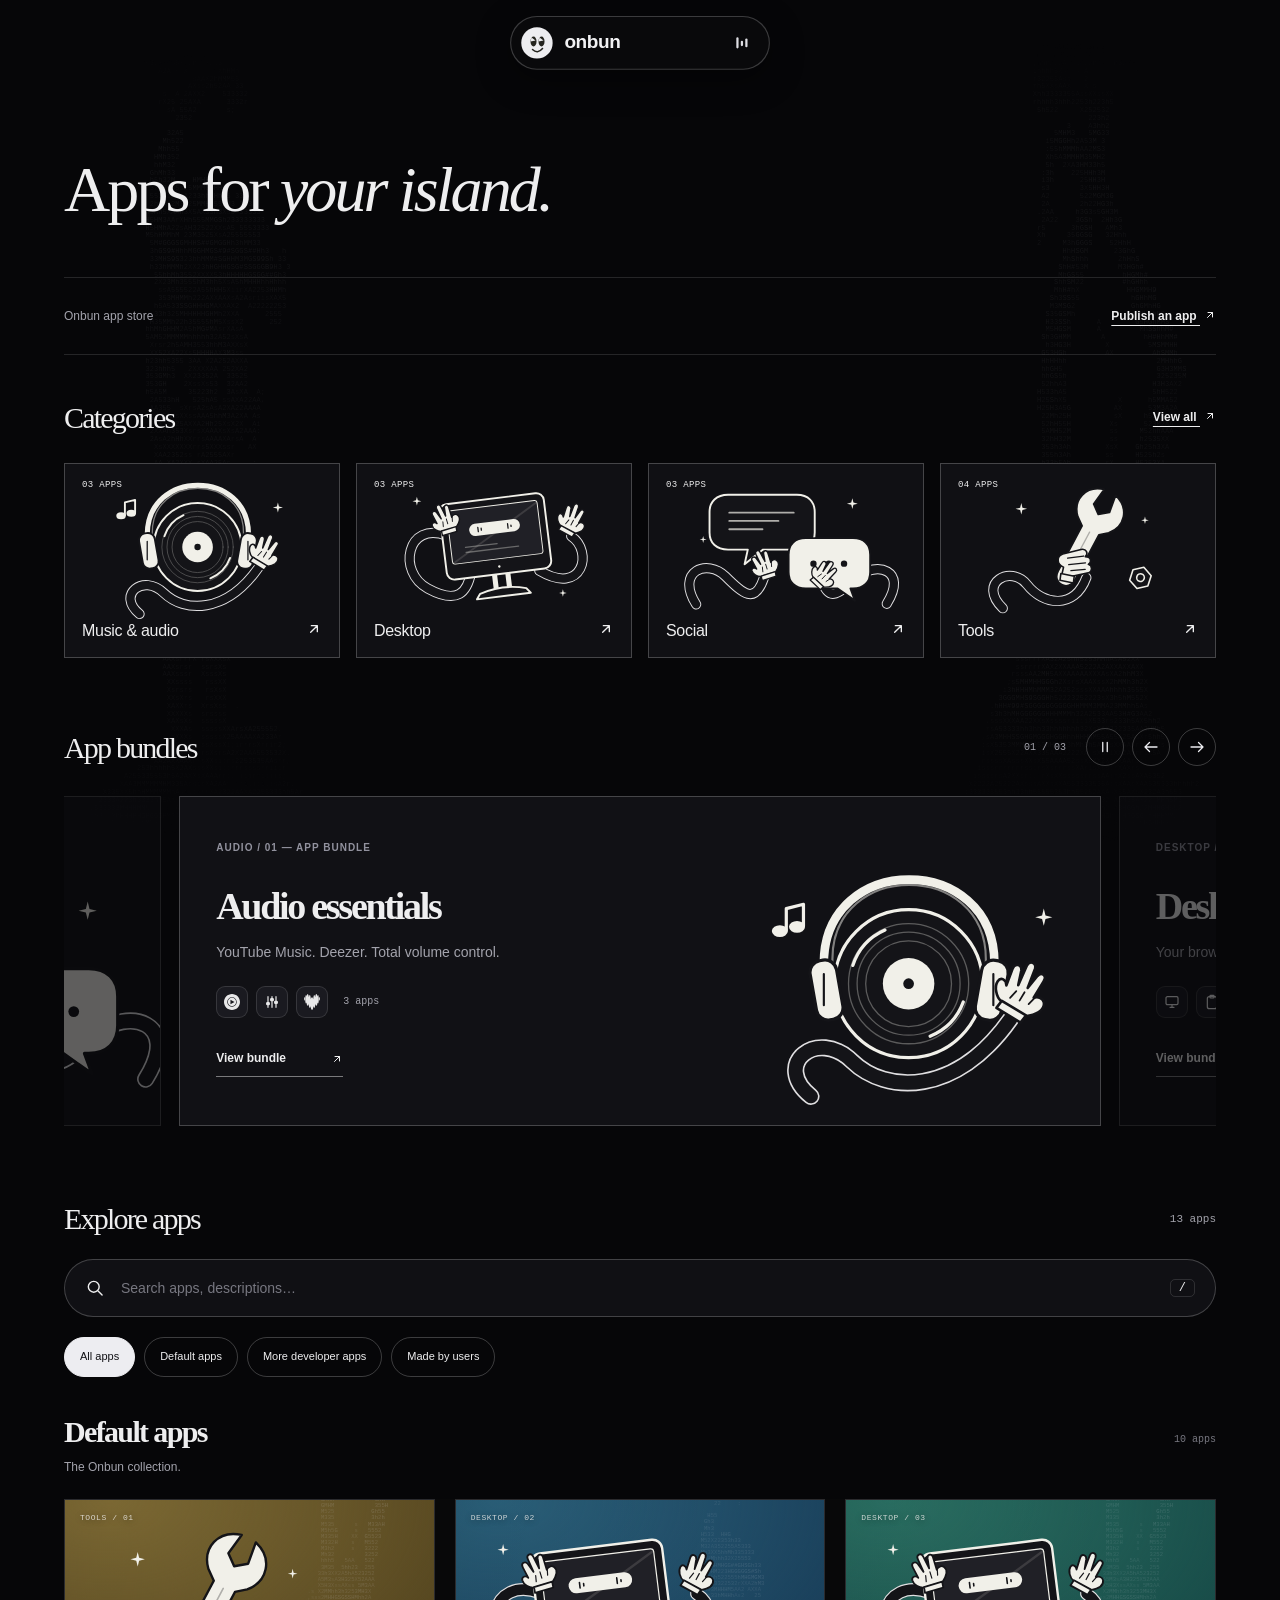
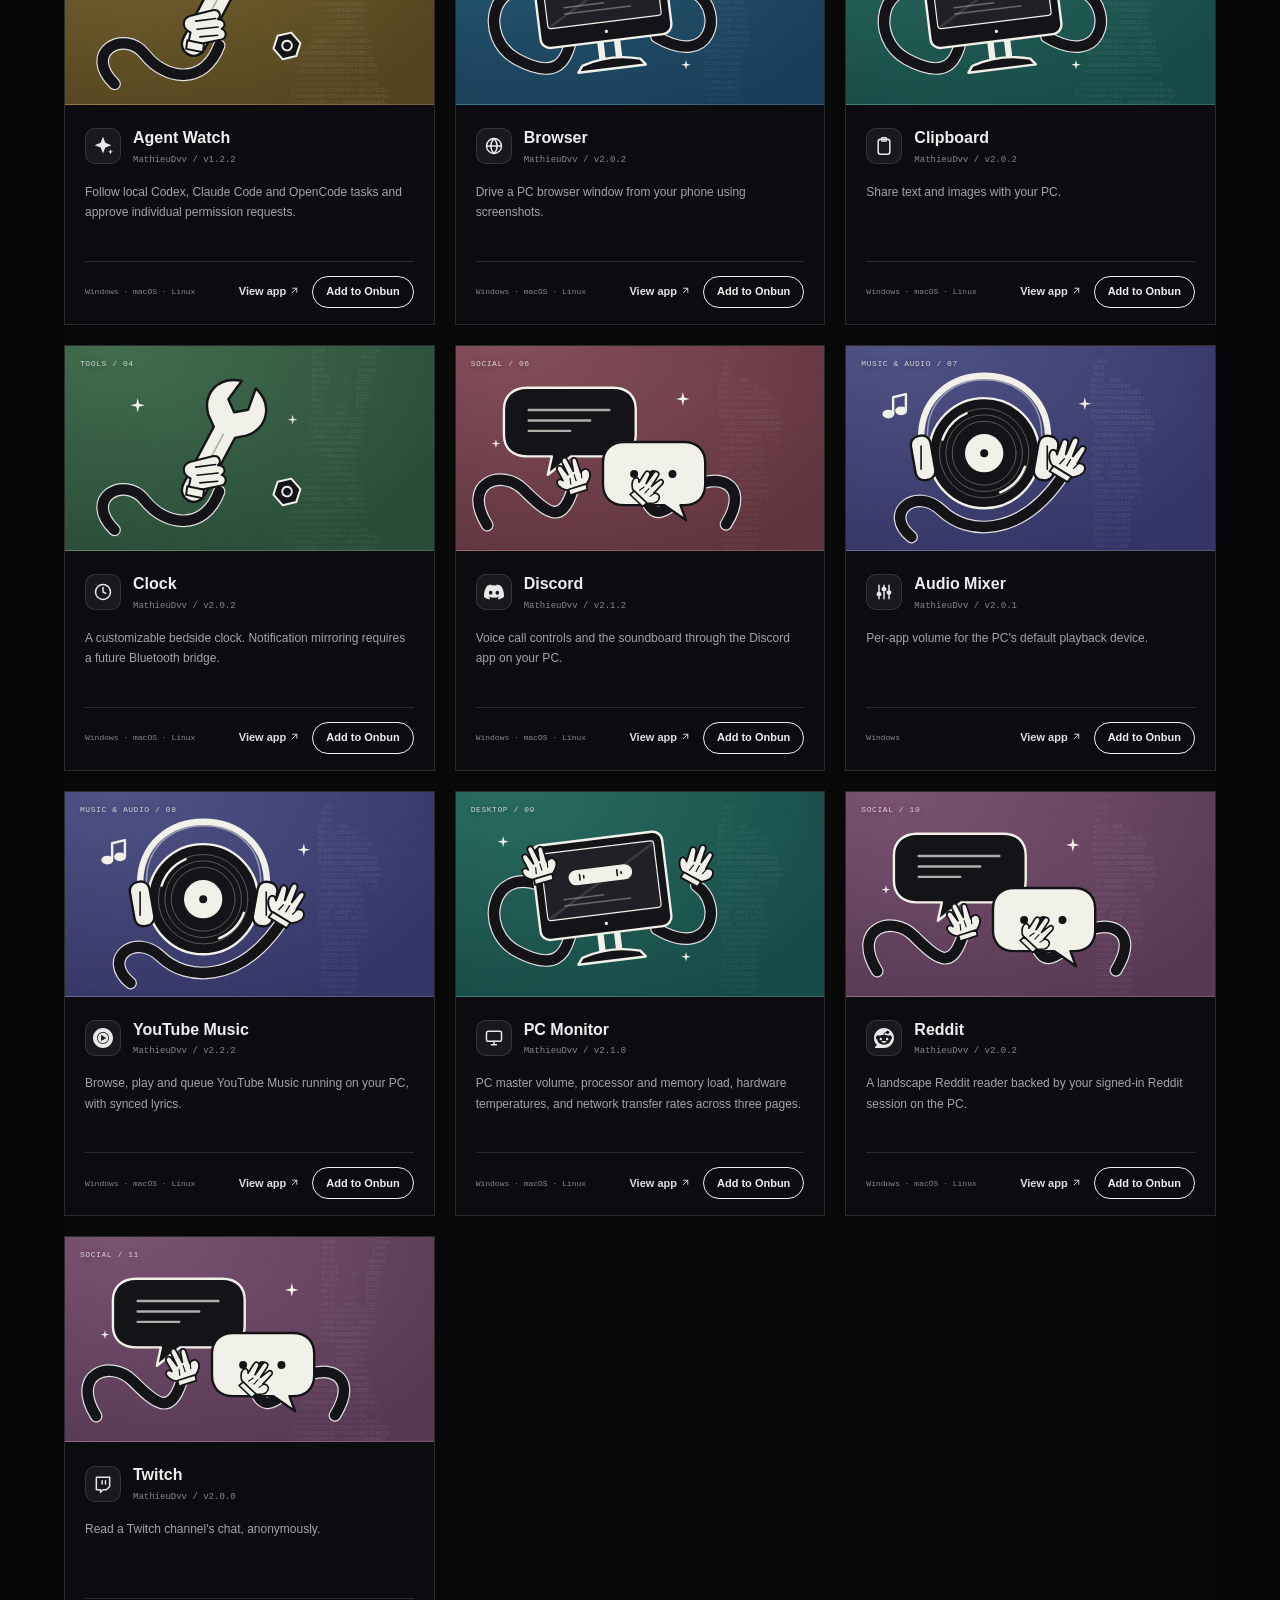
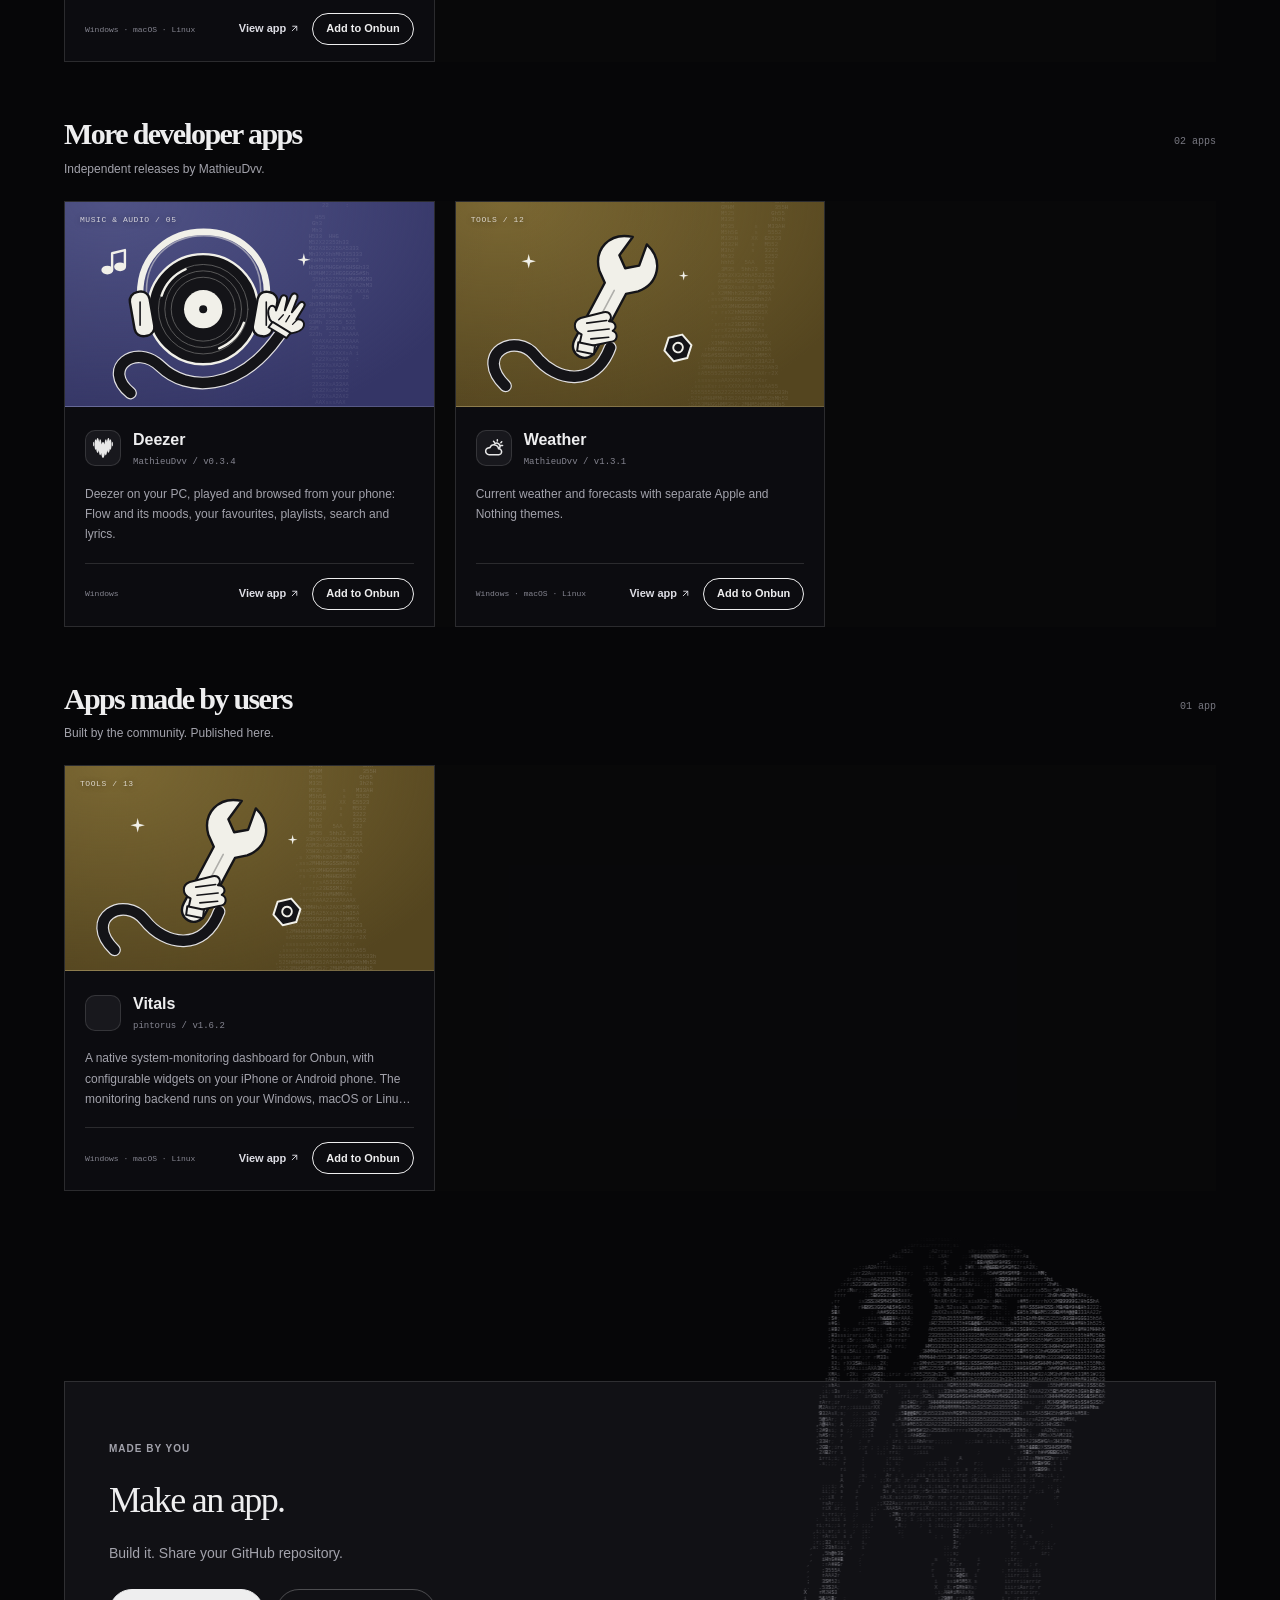
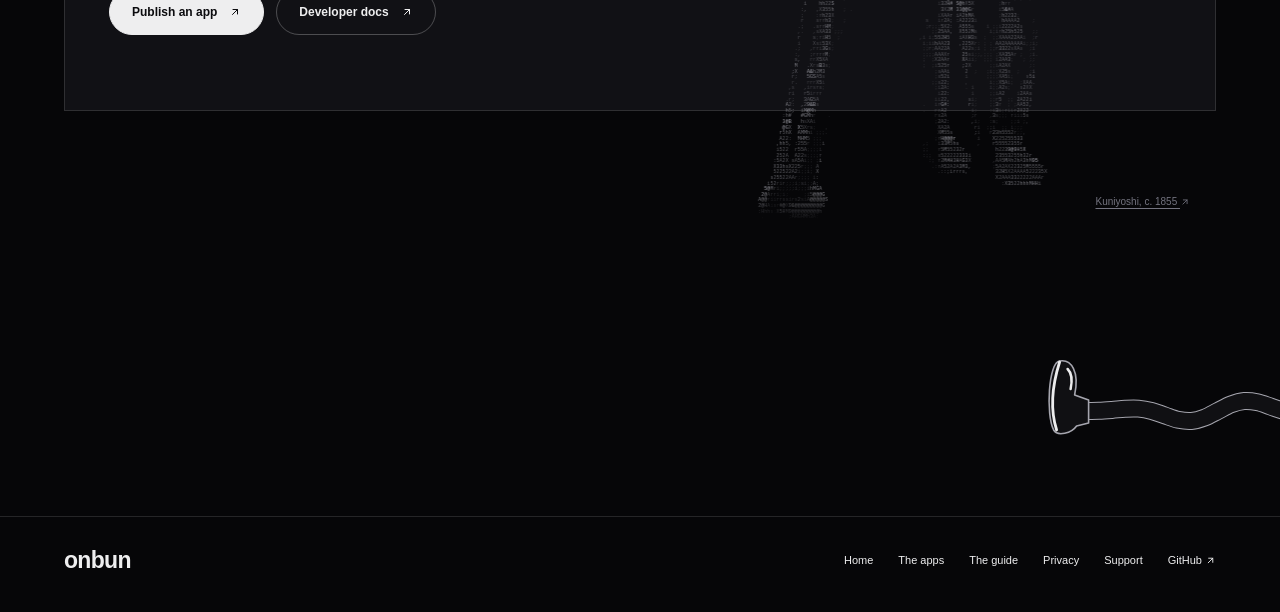
==== docs/apps.html @ 0072a9d3 "Update website" ====
<!doctype html>
<html lang="en">
<head>
<meta charset="utf-8">
<meta name="viewport" content="width=device-width,initial-scale=1">
<title>App store — Onbun</title>
<meta name="description" content="Find your next Onbun app. Explore the default apps, more from the developer, and apps made by the community.">
<link rel="canonical" href="https://onbun.app/apps">
<meta property="og:type" content="website">
<meta property="og:site_name" content="Onbun">
<meta property="og:title" content="App store — Onbun">
<meta property="og:description" content="Find your next Onbun app. Explore the default apps, more from the developer, and apps made by the community.">
<meta property="og:url" content="https://onbun.app/apps">
<meta property="og:image" content="https://onbun.app/assets/onbun-social.png">
<meta property="og:image:type" content="image/png">
<meta property="og:image:width" content="1731">
<meta property="og:image:height" content="909">
<meta property="og:image:alt" content="Onbun island. Your desktop does the heavy lifting. Your phone calls the shots.">
<meta name="twitter:card" content="summary_large_image">
<meta name="twitter:title" content="App store — Onbun">
<meta name="twitter:description" content="Find your next Onbun app. Explore the default apps, more from the developer, and apps made by the community.">
<meta name="twitter:image" content="https://onbun.app/assets/onbun-social.png">
<meta name="twitter:image:alt" content="Onbun island. Your desktop does the heavy lifting. Your phone calls the shots.">
<meta name="theme-color" content="#060608">
<link rel="icon" href="assets/favicon.svg" type="image/svg+xml">
<link rel="stylesheet" href="assets/site.css?v=mwidhfhm">
<link rel="stylesheet" href="assets/store.css?v=mwidhfhm">
<link rel="stylesheet" href="assets/night.css?v=mwidhfhm">
</head>
<body data-page="apps">
<a class="skip-link" href="#catalog">Skip to content</a>
<header class="store-head">
  <div class="page store-head-copy">
    
    <div class="store-heading"><div><h1>Apps for <em>your island.</em></h1></div></div>
  </div>
  
  <div class="page store-head-foot">
    <div class="store-intro"><span>Onbun app store</span><button class="text-button" type="button" data-publish>Publish an app <i class="ic ic-out" aria-hidden="true"></i></button></div>
  </div>
</header>
<main class="page store-page">

  <section class="category-section" aria-label="App categories"><div class="feature-head"><h2>Categories</h2><button class="text-button" type="button" id="all-categories">View all <i class="ic ic-out" aria-hidden="true"></i></button></div><div class="category-strip" id="category-cards"></div></section>

  <section class="featured" aria-labelledby="featured-title" aria-roledescription="carousel">
    <div class="feature-head"><h2 id="featured-title">App bundles</h2><div class="carousel-controls"><span id="slide-count" aria-live="off"></span><button type="button" id="toggle-bundles" aria-label="Pause automatic scrolling" aria-pressed="false"><svg class="icon" viewBox="0 0 24 24" aria-hidden="true"><path d="M9 6v12M15 6v12"/></svg></button><button type="button" id="previous-bundle" aria-label="Previous bundle" aria-controls="bundle-stage"><svg class="icon" viewBox="0 0 24 24" aria-hidden="true"><path d="m10 6-6 6 6 6M4 12h16"/></svg></button><button type="button" id="next-bundle" aria-label="Next bundle" aria-controls="bundle-stage"><svg class="icon" viewBox="0 0 24 24" aria-hidden="true"><path d="m14 6 6 6-6 6M4 12h16"/></svg></button></div></div>
    <div class="bundle-stage" id="bundle-stage"><p class="store-message" role="status">Loading collections…</p></div>
  </section>

  <section class="catalog" id="catalog" aria-label="Browse apps">
    <div class="browse-head"><h2>Explore apps</h2><span id="result-count" class="count" role="status" aria-live="polite"></span></div>
    <form class="search" role="search" id="search-form"><svg class="icon" viewBox="0 0 24 24" aria-hidden="true"><circle cx="10.5" cy="10.5" r="6.5"/><path d="m16 16 4.5 4.5"/></svg><label class="sr-only" for="app-search">Search apps</label><input id="app-search" type="search" placeholder="Search apps, descriptions…" autocomplete="off"><button id="clear-search" type="button" hidden>Clear</button><span class="search-hint" aria-hidden="true">/</span></form>
    <div class="browse-filters" role="group" aria-label="App collection"><button type="button" data-filter="all" aria-pressed="true">All apps</button><button type="button" data-filter="default" aria-pressed="false">Default apps</button><button type="button" data-filter="developer" aria-pressed="false">More developer apps</button><button type="button" data-filter="community" aria-pressed="false">Made by users</button></div>
    <div id="active-category" class="active-bundle" hidden><span></span><button type="button">Clear category ×</button></div>
    <div id="active-bundle" class="active-bundle" hidden><span></span><button type="button">Clear bundle ×</button></div>
    <p class="store-message" id="catalog-status" role="status">Loading apps…</p>
    <div id="app-sections"></div>
    <noscript><p>Enable JavaScript to search and browse the app store. The <a href="https://github.com/MathieuDvv/WinMore-releases">default app catalog is also on GitHub</a>.</p></noscript>
  </section>

  <section class="creator-callout"><canvas class="creator-print" data-yokai="print" aria-hidden="true"></canvas><div class="creator-copy"><span class="label">Made by you</span><h2>Make an app.</h2><p>Build it. Share your GitHub repository.</p><div class="buttons"><button class="btn primary" type="button" data-publish>Publish an app <i class="ic ic-out" aria-hidden="true"></i></button><a class="btn" href="/docs#build">Developer docs <i class="ic ic-out" aria-hidden="true"></i></a></div></div><a class="print-credit" href="https://commons.wikimedia.org/wiki/File:Kuniyoshi_Ashinagatenaga.jpg" target="_blank" rel="noopener noreferrer">Kuniyoshi, c. 1855 <i class="ic ic-out" aria-hidden="true"></i></a></section>
</main>
<div class="hose-separator reverse" data-hose="leg" aria-hidden="true"></div><footer class="site-foot"><a class="brand" href="/">onbun</a><nav aria-label="Footer"><a href="/">Home</a><a href="/apps" aria-current="page">The apps</a><a href="/docs">The guide</a><a href="/privacy">Privacy</a><a href="mailto:mathieu.davinha@icloud.com">Support</a><a href="https://github.com/MathieuDvv/WinMore-releases">GitHub <i class="ic ic-out" aria-hidden="true"></i></a></nav></footer>

<dialog id="app-dialog" class="store-dialog" aria-labelledby="app-dialog-title"><button class="dialog-close" type="button" data-close aria-label="Close app details"><svg class="icon" viewBox="0 0 24 24" aria-hidden="true"><path d="m6 6 12 12M18 6 6 18"/></svg></button><div id="app-detail"></div></dialog>
<dialog id="add-dialog" class="store-dialog add-dialog" aria-labelledby="add-dialog-title"><button class="dialog-close" type="button" data-close aria-label="Close"><svg class="icon" viewBox="0 0 24 24" aria-hidden="true"><path d="m6 6 12 12M18 6 6 18"/></svg></button><div id="add-detail"></div></dialog>
<dialog id="publish-dialog" class="store-dialog" aria-labelledby="publish-title"><button class="dialog-close" type="button" data-close aria-label="Close submission form"><svg class="icon" viewBox="0 0 24 24" aria-hidden="true"><path d="m6 6 12 12M18 6 6 18"/></svg></button><span class="label">Community submissions</span><h2 id="publish-title">Make room for your app.</h2><p>Have something to share? Send a GitHub link for the community catalog.</p><form id="publish-form"><label for="publish-name">App name</label><input id="publish-name" required maxlength="40" placeholder="Your app’s name"><label for="publish-repo">GitHub repository</label><input id="publish-repo" type="url" required maxlength="200" placeholder="https://github.com/you/your-app" aria-describedby="repo-help"><small id="repo-help">A public repository with your app, a README, and a release with its <a href="/docs#publish">.wmapp file</a>.</small><label for="publish-description">What does it do?</label><textarea id="publish-description" required maxlength="240" rows="3" placeholder="A little about your app…"></textarea><p class="submission-note">This opens a submission on GitHub. You’ll sign in and submit it there; it won’t appear in the store automatically.</p><button class="btn primary" type="submit">Continue on GitHub <i class="ic ic-out" aria-hidden="true"></i></button><p id="publish-status" role="status"></p></form></dialog>


<script src="assets/hose.js?v=mwidhfhm"></script>
<script src="assets/yokai-background.js?v=mwidhfhm"></script>
<script src="assets/island.js?v=mwidhfhm"></script>
<script src="assets/store.js?v=mwidhfhm"></script>
</body>
</html>
---- docs/assets/site.css ----
:root{color-scheme:light;--bg:#f6f1e5;--paper:#fffaf0;--text:#25251f;--secondary:#656353;--tertiary:#777463;--line:#25251f33;--line-2:#25251f66;--row:#eee7d6;--control:#e9e1cd;--control-2:#ddd3bb;--logo:#efc34b;--accent:#de6c50;--link:#954029;--font:'Trebuchet MS',Arial,sans-serif;--display:Georgia,'Times New Roman',serif;--mono:ui-monospace,'Cascadia Code',Consolas,monospace;--morph:cubic-bezier(.2,.85,.2,1);--gutter:clamp(22px,5vw,76px)}
*{box-sizing:border-box}html{-webkit-text-size-adjust:100%;scroll-behavior:smooth;scroll-padding-top:100px}body{margin:0;background:var(--bg);color:var(--text);font:16px/1.6 var(--font);-webkit-font-smoothing:antialiased;overflow-x:clip}body:before{content:'';position:fixed;inset:0;pointer-events:none;z-index:1000;opacity:.035;background-image:url("data:image/svg+xml,%3Csvg xmlns='http://www.w3.org/2000/svg' width='180' height='180'%3E%3Cfilter id='n'%3E%3CfeTurbulence type='fractalNoise' baseFrequency='.8' numOctaves='3' stitchTiles='stitch'/%3E%3C/filter%3E%3Cpath fill='%23000' filter='url(%23n)' opacity='.7' d='M0 0h180v180H0z'/%3E%3C/svg%3E")}
a{color:inherit}button,input,textarea{font:inherit;color:inherit}button{cursor:pointer;background:none;border:0;padding:0}button,a,input,textarea{-webkit-tap-highlight-color:transparent}:focus-visible{outline:3px solid var(--accent);outline-offset:5px}button:disabled{cursor:default}button,a{touch-action:manipulation}::selection{background:var(--logo);color:var(--text)}[hidden]{display:none!important}.skip-link{position:fixed;z-index:2000;top:8px;left:8px;padding:10px;background:var(--paper);transform:translateY(-160%)}.skip-link:focus{transform:none}.sr-only{position:absolute;width:1px;height:1px;padding:0;margin:-1px;overflow:hidden;clip:rect(0,0,0,0);white-space:nowrap;border:0}
.eyebrow,.label{display:inline-block;font:700 10px/1.5 var(--font);letter-spacing:.15em;text-transform:uppercase}.label{color:var(--secondary);letter-spacing:.1em}.count{font:11px var(--mono);color:var(--secondary)}.icon{width:17px;height:17px;fill:none;stroke:currentColor;stroke-width:1.7;stroke-linecap:round;stroke-linejoin:round;vertical-align:middle;flex-shrink:0}h1,h2,h3,p{overflow-wrap:break-word}h1,h2{font-family:var(--display);font-weight:700;letter-spacing:-.065em}h2{font-size:clamp(36px,4.6vw,64px);line-height:1.05;margin:20px 0 24px}h1 em,h2 em{font-style:italic;font-weight:400}p{color:var(--secondary)}.page{max-width:1300px;margin:0 auto;padding-left:var(--gutter);padding-right:var(--gutter)}.brand{font:900 37px/1 var(--display);letter-spacing:-.09em;text-decoration:none;white-space:nowrap}
/* The familiar island stays dark and interactive against its paper surroundings. */
.island{--text:#fffaf0;--secondary:#b8b6a9;--row:#33332b;--control:#454538;--accent:#de6c50;position:fixed;z-index:50;left:50%;top:16px;transform-origin:50% 0;background:#25251f;color:var(--text);border:1px solid #111;box-shadow:0 4px 0 #25251f20;overflow:hidden;contain:layout paint;font-size:12px;line-height:1.3}
.island.morph{transition:width .42s var(--morph),height .42s var(--morph),border-radius .42s var(--morph),transform .42s var(--morph),top .42s var(--morph)}.island .rest,.island .details{position:absolute}.island .rest{left:9px;top:7px;width:211px;height:32px;transition:opacity .12s ease,transform .25s ease}.island .details{left:17px;top:14px;width:312px;opacity:0;visibility:hidden;transform:translateY(5px) scale(.97);transform-origin:top center;pointer-events:none;transition:opacity .1s ease,transform .2s ease}.island[data-mode=rest] .rest{opacity:1;visibility:visible;transition-delay:.12s}.island:not([data-mode=rest]) .rest{opacity:0;visibility:hidden;transform:translateY(-3px);pointer-events:none}.island[data-mode=player] .player,.island[data-mode=menu] .menu{opacity:1;visibility:visible;transform:none;pointer-events:auto;transition:opacity .2s ease .09s,transform .32s var(--morph) .06s}.rest-open{display:flex;align-items:center;gap:11px;height:100%;padding:0;text-decoration:none}.rest-cover{display:grid;place-items:center;width:28px;height:28px;flex-shrink:0;border-radius:50%;background:var(--logo)}.rest-cover svg{width:25px;height:25px}.rest-open strong{flex:1;font-family:var(--display);font-size:17px;font-weight:700;letter-spacing:-.7px}.activity{display:flex;align-items:center;gap:2px;margin-right:9px}.activity i{width:2px;height:3px;border-radius:2px;background:#aaa}.activity.playing i{height:10px;background:var(--logo);animation:levels 1s ease-in-out infinite alternate}.activity.playing i:nth-child(2){height:5px;animation-delay:-.5s}.activity.playing i:nth-child(3){height:8px;animation-delay:-.2s}@keyframes levels{to{height:3px}}.details header{display:flex;align-items:center;gap:8px;height:23px}.wordmark{flex:1;font-family:var(--display);font-size:17px;font-weight:700;letter-spacing:-.6px;text-decoration:none}.status{font-size:9px;color:var(--secondary)}.details header button{display:grid;place-items:center;min-width:24px;min-height:24px;border-radius:6px;color:var(--secondary)}.details header button:hover{background:var(--control)}.song{display:flex;align-items:center;gap:11px;margin:18px 0 13px}.cover{width:45px;height:45px;flex-shrink:0;border-radius:9px;background:var(--logo);position:relative}.cover:before{content:'';position:absolute;inset:7px;border:5px solid #25251f;border-radius:50%}.metadata{flex:1;min-width:0;display:flex;flex-direction:column;gap:5px}.metadata strong{font-size:12px;font-weight:600}.metadata span{font-size:11px;color:var(--secondary)}.play{display:grid;place-items:center;width:34px;height:34px;border-radius:8px}.play:hover{background:var(--control)}.volume{display:flex;align-items:center;gap:12px;color:var(--secondary);font-size:11px}.volume input{flex:1;min-width:0;height:16px;cursor:pointer;accent-color:var(--logo)}.volume output{width:27px;font-size:10px;text-align:right;font-variant-numeric:tabular-nums}.bottom{display:flex;align-items:center;justify-content:space-between;margin-top:8px}.bottom button{font-size:11px;color:var(--text);min-height:28px}.bottom span{font-size:9px;color:var(--secondary)}.links{width:100%;display:grid;grid-template-columns:repeat(2,minmax(0,1fr));gap:6px;margin-top:12px}.links a{min-width:0;max-width:100%;display:flex;align-items:center;gap:10px;padding:9px 11px;border-radius:11px;background:var(--row);text-decoration:none}.links a:hover{background:var(--control)}.links a[aria-current=page]{background:var(--accent)}.links a[aria-current=page] small{color:#fffaf0}.links .icon{flex-shrink:0;width:18px;height:18px;opacity:.8}.links span{flex:1;display:flex;flex-direction:column;gap:3px;min-width:0}.links strong{font-size:11.5px;font-weight:500;overflow-wrap:anywhere}.links small{font-size:10px;color:var(--secondary);overflow-wrap:anywhere}
/* A scroll-bound stage: the arms follow the island, the legs fall away. */
.hero{height:172svh;min-height:1000px;border-bottom:1.5px solid var(--text)}.hero-scene{position:sticky;top:0;height:100svh;min-height:640px;overflow:hidden}.hero-character{position:absolute;width:clamp(180px,23vw,330px);bottom:4%;pointer-events:none}.hero-tenaga{left:4%;transform:rotate(-12deg)}.hero-ashinaga{right:4%;transform:rotate(10deg)}.hose-svg{display:block;width:100%;height:100%;overflow:visible}.hero-bottom{position:absolute;left:var(--gutter);right:var(--gutter);bottom:25px;display:flex;justify-content:space-between;align-items:center;gap:16px;font-size:10px;z-index:3}.hero-bottom>span:last-child{font-size:9px;letter-spacing:.1em}.scroll-cue{font-size:11px;text-decoration:none;display:flex;align-items:center;gap:18px}.scroll-cue span{font-size:20px}.lift-stage{position:fixed;inset:0;z-index:49;pointer-events:none;overflow:hidden}.lift-stage svg{display:block;width:100%;height:100%;overflow:hidden}.island-leg-group{transform-origin:center top}.island-hand{fill:var(--paper);stroke:var(--text);stroke-width:2.4;stroke-linejoin:round}
.intro-section{padding-top:110px;padding-bottom:70px}.facts{display:grid;grid-template-columns:repeat(3,minmax(0,1fr));border-top:1.5px solid var(--text);border-bottom:1.5px solid var(--text)}.fact{padding:30px 30px 34px;display:flex;flex-direction:column}.fact+.fact{border-left:1px solid var(--line)}.fact:first-child{padding-left:0}.fact:last-child{padding-right:0}.fact-art{height:230px;margin:10px 0 8px}.fact h3{font:700 24px/1.12 var(--display);letter-spacing:-.055em;margin:10px 0 14px}.fact p{font-size:14px;margin:0 0 20px;flex:1}.fact>a{align-self:start;font-size:12px;font-weight:700;text-decoration:none;border-bottom:1px solid var(--text);padding-bottom:3px}.hose-separator{width:100%;height:120px;overflow:hidden;margin:25px 0}.hose-separator .hose-svg{min-width:850px;width:100%;height:100%;object-fit:cover}.hose-separator.reverse{transform:scaleX(-1)}
.essentials-section{padding-top:40px;padding-bottom:70px}.section-head{display:flex;align-items:flex-end;justify-content:space-between;gap:24px;margin-bottom:40px}.section-head h2{margin-bottom:20px}.section-head p{margin:0;font-size:14px}.library{display:grid;grid-template-columns:repeat(3,minmax(0,1fr));border-top:1.5px solid var(--text);border-left:1px solid var(--line)}.app{display:flex;align-items:flex-start;gap:16px;padding:26px 22px;background:transparent;border-right:1px solid var(--line);border-bottom:1px solid var(--line);transition:background .2s}.app:hover{background:#efc34b22}.glyph{display:grid;place-items:center;width:44px;height:44px;flex-shrink:0;background:var(--paper);border:1.5px solid var(--text);border-radius:12px}.glyph img{width:22px;height:22px;filter:brightness(0);opacity:.9}.app>div{min-width:0}.app h3{margin:1px 0 0;font-size:15px;font-weight:700;line-height:1.3}.app h3 small{font:9px var(--mono);font-weight:400;color:var(--tertiary);display:block;margin-top:6px}.app p{margin:10px 0 0;font-size:12px;line-height:1.65}.store-link{display:flex;align-items:center;justify-content:space-between;gap:24px;margin-top:25px;padding:32px;background:var(--logo);border:1.5px solid var(--text);border-radius:4px;text-decoration:none;box-shadow:4px 4px 0 var(--text);transition:transform .2s,box-shadow .2s}.store-link:hover{transform:translate(2px,2px);box-shadow:2px 2px 0 var(--text)}.store-link>span:first-child{display:flex;flex-direction:column;gap:10px}.store-link strong{font:700 clamp(26px,3vw,40px)/1.15 var(--display);letter-spacing:-.045em}.store-link span span:last-child{font-size:13px}.store-link-arrow{font-size:38px}
.get{position:relative;display:grid;grid-template-columns:1.6fr 1fr;gap:20px;align-items:center;margin-top:50px;margin-bottom:100px;padding-top:60px;padding-bottom:60px;background:var(--logo);border-top:1.5px solid var(--text);border-bottom:1.5px solid var(--text)}.get h2{margin-top:20px}.get p{max-width:480px;font-size:15px;color:var(--text)}.get small{display:block;max-width:480px;margin-top:20px;font-size:11px;color:#4b4837}.get .get-art{height:340px}.buttons{display:flex;gap:12px;flex-wrap:wrap;margin-top:28px}.btn{display:inline-flex;align-items:center;justify-content:center;gap:12px;min-height:46px;padding:10px 22px;border:1.5px solid var(--text);border-radius:30px;font-size:12px;font-weight:700;text-decoration:none;background:transparent;transition:transform .2s,box-shadow .2s}.btn:hover{transform:translateY(-2px);box-shadow:0 3px 0 var(--text)}.btn.primary{background:var(--text);color:var(--paper)}.site-foot{max-width:1300px;margin:0 auto;padding:32px var(--gutter) 40px;display:flex;align-items:center;justify-content:space-between;gap:24px;flex-wrap:wrap;border-top:1px solid var(--line);font-size:11px}.site-foot>span{color:var(--secondary)}.site-foot nav{display:flex;gap:25px;flex-wrap:wrap}.site-foot nav a{text-decoration:none}.site-foot nav a:hover{text-decoration:underline;text-underline-offset:4px}
.art-visible .hose-character{animation:cartoon-bob 4s ease-in-out infinite;transform-box:fill-box;transform-origin:50% 90%}.hero-character .hose-character{animation-duration:5s}.hero-ashinaga .hose-character{animation-delay:-2s}@keyframes cartoon-bob{0%,100%{transform:rotate(-1.5deg) translateY(0)}50%{transform:rotate(1.5deg) translateY(-5px)}}
@media(min-width:1700px){.hero-character{width:390px}}
@media(max-width:1000px){.library{grid-template-columns:repeat(2,minmax(0,1fr))}.fact{padding-left:20px;padding-right:20px}.fact-art{height:185px}.hero-character{width:240px}.hero-tenaga{left:-2%}.hero-ashinaga{right:-2%}.hero-bottom>span:last-child{display:none}}
@media(max-width:640px){:root{--gutter:24px}.hero{height:165svh;min-height:0}.hero-scene{min-height:620px}.hero-character{width:180px;bottom:7%}.hero-tenaga{left:-24px}.hero-ashinaga{right:-27px}.hero-bottom{bottom:18px;justify-content:center}.hero-bottom>span{display:none}.intro-section{padding-top:65px;padding-bottom:30px}.facts{grid-template-columns:1fr}.fact,.fact:first-child,.fact:last-child{padding:26px 0 28px;display:grid;grid-template-columns:1fr 110px;column-gap:14px}.fact+.fact{border-left:0;border-top:1px solid var(--line)}.fact-art{grid-column:2;grid-row:1/5;height:160px;margin:0;align-self:center}.fact h3{font-size:24px;margin:15px 0 12px}.fact p{font-size:13px;margin-bottom:18px}.fact>a{font-size:11px;justify-self:start}.fact .label{font-size:9px}.hose-separator{height:90px;margin:15px 0}.hose-separator .hose-svg{min-width:750px;transform:translateX(-70px)}.essentials-section{padding-top:40px;padding-bottom:40px}.section-head{gap:16px;align-items:flex-start}.section-head .eyebrow{font-size:9px}.section-head h2{font-size:38px}.section-head p{font-size:13px}.section-head .count{margin-top:35px;font-size:9px;white-space:nowrap}.library{grid-template-columns:1fr}.app{padding:20px 16px}.app p{font-size:13px}.app h3 small{display:inline;margin-left:8px}.store-link{padding:24px 20px}.store-link span span:last-child{font-size:12px}.store-link .label{font-size:9px}.store-link-arrow{font-size:30px}.get{grid-template-columns:1fr;margin-top:30px;margin-bottom:45px;padding-top:45px;padding-bottom:35px}.get h2{font-size:43px}.get .get-art{height:240px;grid-row:2}.get p{font-size:14px}.get .buttons{gap:10px}.get .btn{font-size:11px;padding:10px 16px}.site-foot{gap:24px;padding-top:28px;padding-bottom:30px}.site-foot .brand{font-size:36px}.site-foot>span{font-size:10px}.site-foot nav{width:100%;justify-content:space-between;gap:15px}}
@media(max-height:760px) and (min-width:641px){.hero-character{width:220px;bottom:2%}}
@media(prefers-reduced-motion:reduce){html{scroll-behavior:auto}*,*:before,*:after{animation:none!important;transition:none!important}}


/* Keep the island and the page navigation separate on narrower screens. */
.rest-open{width:100%;text-align:left}
.lift-stage{z-index:51}


@media(max-height:599px){.hero-scene{min-height:360px}.hero{min-height:0;height:175svh}.hero-character{width:145px;bottom:0}.hero-tenaga{left:2%}.hero-ashinaga{right:2%}.hero-bottom{bottom:8px}.hero-bottom>span{display:none}.hero-bottom{justify-content:center}.scroll-cue{font-size:9px}}.hero-bottom{justify-content:center}.intro-section{padding-top:75px;padding-bottom:30px}.section-head h2{font-size:clamp(32px,3.5vw,46px);margin:0}.essentials-section{padding-top:30px}.store-link{padding:21px 25px;background:transparent;border:1px solid var(--line);box-shadow:none;min-height:80px}.store-link strong{font:600 16px var(--font);letter-spacing:0}.store-link:hover{transform:none;background:var(--row);box-shadow:none}.store-link>span{font-size:28px}.get{margin-top:15px;padding-top:35px;padding-bottom:35px}.get h2{font-size:44px}.get .get-art{height:260px}.site-foot .brand{font-size:27px}
@media(max-width:640px){.intro-section{padding-top:40px}.section-head h2{font-size:32px}.section-head .count{margin-top:15px}.get .get-art{display:none}.get{display:block;margin-bottom:45px;padding-top:35px;padding-bottom:35px}.get h2{font-size:36px}.get small{font-size:10px}}

/* Full yokai silhouettes, with the same spare surface as the rest of the site. */
.hero-character{width:clamp(230px,24vw,350px);bottom:4%;height:clamp(280px,35vh,420px)}.hero-tenaga{left:3%;transform:rotate(-4deg)}.hero-ashinaga{right:4%;transform:rotate(4deg)}.fact-art{height:240px}.hero-character .hose-svg{overflow:hidden}.get{background:transparent}.store-link{border-radius:0}.art-visible .hose-character{animation-name:yokai-sway;animation-duration:6s}@keyframes yokai-sway{0%,100%{transform:rotate(-.6deg)}50%{transform:rotate(.6deg)}}
@media(max-width:640px){.hero-character{height:235px;width:165px;bottom:6%}.hero-tenaga{left:-10px}.hero-ashinaga{right:-14px}.fact-art{height:160px}.hero-bottom{bottom:15px}}
@media(max-height:599px){.hero-character{height:160px;width:155px;bottom:0}.hero-tenaga{left:0}.hero-ashinaga{right:0}}
.lift-stage{z-index:47}.hero-scene{z-index:48}.lift-grips{position:fixed;inset:0;pointer-events:none;z-index:51;overflow:hidden}.lift-grips svg{display:block;width:100%;height:100%}
.ic{display:inline-block;width:1em;height:1em;flex:none;vertical-align:-.14em;background:currentColor;-webkit-mask:var(--ic) center/contain no-repeat;mask:var(--ic) center/contain no-repeat}.ic-out{--ic:url("data:image/svg+xml,%3Csvg xmlns='http://www.w3.org/2000/svg' viewBox='0 0 24 24' fill='none' stroke='%23000' stroke-width='2' stroke-linecap='round' stroke-linejoin='round'%3E%3Cpath d='M7 17 17 7M8 7h9v9'/%3E%3C/svg%3E")}.ic-down{--ic:url("data:image/svg+xml,%3Csvg xmlns='http://www.w3.org/2000/svg' viewBox='0 0 24 24' fill='none' stroke='%23000' stroke-width='2' stroke-linecap='round' stroke-linejoin='round'%3E%3Cpath d='M12 5v14M6 13l6 6 6-6'/%3E%3C/svg%3E")}.ic-right{--ic:url("data:image/svg+xml,%3Csvg xmlns='http://www.w3.org/2000/svg' viewBox='0 0 24 24' fill='none' stroke='%23000' stroke-width='2' stroke-linecap='round' stroke-linejoin='round'%3E%3Cpath d='M5 12h14M13 6l6 6-6 6'/%3E%3C/svg%3E")}.store-link>.ic{font-size:26px}.text-button .ic{margin-left:4px}
---- docs/assets/store.css ----
/* The Onbun shop: a paper catalog with a rubber hose cast. */
.store-head{position:relative;max-width:1440px;margin:auto;padding-top:130px}.store-head-copy{padding-top:35px;padding-bottom:40px;position:relative;z-index:2;pointer-events:none}.store-head-copy a,.store-head-copy button{pointer-events:auto}.store-heading{margin-top:22px}.store-heading h1{font-size:clamp(50px,5.8vw,82px);line-height:1.02;margin:12px 0 24px;max-width:740px}.store-heading h1 em{font-weight:400}.store-heading p{font-size:14px;max-width:370px}.store-art{position:absolute;right:6%;top:120px;width:38%;height:360px;pointer-events:none;z-index:1}.store-art:before{content:'';position:absolute;inset:12% 5% 1%;background:var(--logo);border-radius:50% 50% 45% 45%;border:1.5px solid var(--text);z-index:-1}.store-intro{display:flex;justify-content:space-between;align-items:center;gap:24px;padding:22px 0;border-top:1px solid var(--text);border-bottom:1px solid var(--text);color:var(--secondary);font-size:12px}.store-page{padding-top:55px;padding-bottom:55px}.store-page>*+*{margin-top:70px}.text-button{font-size:12px;font-weight:700;color:var(--text);text-align:left;min-height:44px;text-decoration:underline;text-underline-offset:5px}.text-button:hover{color:var(--link)}.text-button span{margin-left:8px}.feature-head,.browse-head{display:flex;align-items:center;justify-content:space-between;gap:20px;margin-bottom:24px}.feature-head h2,.browse-head h2{font-size:36px;line-height:1.1;margin:0;letter-spacing:-.06em}
.category-strip{display:grid;grid-template-columns:repeat(4,minmax(0,1fr));gap:16px}.category-card{position:relative;height:195px;text-align:left;overflow:hidden;background:var(--logo);color:var(--text);border:1.5px solid var(--text);border-radius:5px;transition:transform .2s,box-shadow .2s}.category-card:hover{transform:translateY(-3px);box-shadow:0 4px 0 var(--text)}.category-card[aria-pressed=true]{box-shadow:3px 4px 0 var(--text);outline:3px solid var(--text);outline-offset:3px}[data-theme=sage]{background:#c9d0b4!important}[data-theme=paper]{background:#ece4d2!important}[data-theme=coral]{background:#e5a48b!important}.category-art{position:absolute;right:-3%;top:6%;width:75%;height:165px;pointer-events:none}.category-count{position:absolute;left:17px;top:16px;font:9px var(--mono);letter-spacing:.04em}.category-name{position:absolute;left:17px;right:17px;bottom:17px;font:700 21px/1.2 var(--display);letter-spacing:-.05em;display:flex;justify-content:space-between;gap:8px}.category-index{display:none}
.carousel-controls{display:flex;align-items:center;gap:8px}.carousel-controls>span{font:10px var(--mono);color:var(--secondary);margin-right:12px}.carousel-controls button{width:38px;height:38px;border:1.5px solid var(--text);border-radius:50%;font-size:16px}.carousel-controls button:hover{background:var(--logo)}.bundle{position:relative;min-height:350px;overflow:hidden;background:var(--logo);border:1.5px solid var(--text);border-radius:6px;padding:44px;isolation:isolate}.bundle[data-theme=desktop]{background:#c9d0b4}.bundle[data-theme=together]{background:#e5a48b}.bundle-copy{position:relative;z-index:1;max-width:64%}.bundle .label{font-size:10px;color:var(--text)}.bundle h3{font:700 48px/1.05 var(--display);letter-spacing:-.06em;margin:28px 0 15px}.bundle p{font-size:14px;color:#504936;margin:0;max-width:350px}.bundle-apps{display:flex;align-items:center;gap:8px;margin-top:22px}.bundle-apps .glyph{width:32px;height:32px;border-radius:9px;background:var(--paper)}.bundle-apps img{width:16px;height:16px}.bundle-apps>span:last-child{font:10px var(--mono);margin-left:7px}.bundle-open{display:inline-flex;align-items:center;gap:45px;margin-top:24px;min-height:35px;font-size:12px;font-weight:700;border-bottom:1.5px solid var(--text)}.bundle-open:hover{gap:55px}.bundle-art{position:absolute;right:3%;bottom:-6%;width:40%;height:112%;pointer-events:none;z-index:0}.bundle-coordinate{position:absolute;right:24px;top:21px;font:8px var(--mono);letter-spacing:.1em}.bundle-watermark{display:none}
.search{display:flex;align-items:center;gap:14px;height:58px;padding:0 20px;background:var(--paper);border:1.5px solid var(--text);border-radius:40px}.search:focus-within{outline:3px solid var(--accent);outline-offset:3px}.search>.icon{width:20px;height:20px}.search input{width:100%;min-width:0;background:transparent;border:0;outline:none;font-size:14px}.search input::placeholder{color:var(--tertiary)}.search input::-webkit-search-cancel-button{display:none}.search button{font-size:12px;min-height:44px;text-decoration:underline}.search-hint{font:12px var(--mono);border:1px solid var(--line);padding:1px 8px;border-radius:5px}.browse-filters{display:flex;flex-wrap:wrap;gap:9px;margin:20px 0 38px}.browse-filters button{font-size:11px;padding:8px 15px;border:1px solid var(--line-2);border-radius:30px;min-height:40px}.browse-filters button:hover{background:var(--row)}.browse-filters button[aria-pressed=true]{background:var(--text);border-color:var(--text);color:var(--paper)}.active-bundle{display:flex;align-items:center;justify-content:space-between;gap:12px;padding:12px 16px;margin-bottom:24px;font-size:12px;border:1px solid var(--text);border-radius:4px;background:#efc34b33}.active-bundle button{text-decoration:underline;text-underline-offset:3px;min-height:32px}
.catalog-group+.catalog-group{margin-top:55px}.group-head{display:flex;justify-content:space-between;align-items:baseline;gap:16px;margin-bottom:22px}.group-head h3{font:700 30px/1.15 var(--display);letter-spacing:-.055em;margin:0}.group-head p{font-size:12px;margin:8px 0 0}.group-head>span{font:10px var(--mono);color:var(--tertiary);white-space:nowrap}.store-library{grid-template-columns:repeat(3,minmax(0,1fr));gap:22px;background:transparent;border:0}.store-app{flex-direction:column;gap:0;padding:0;background:var(--paper);border:1.5px solid var(--text);border-radius:5px;overflow:hidden;transition:transform .2s,box-shadow .2s}.store-app:hover,.store-app:focus-within{background:var(--paper);transform:translateY(-3px);box-shadow:3px 5px 0 var(--text)}.app-cover{position:relative;width:100%;height:190px;flex-shrink:0;background:var(--logo);padding:0!important;overflow:hidden;border-bottom:1.5px solid var(--text)}.cover-illustration{position:absolute;inset:-5px 0 -40px 15%;height:230px}.cover-code{position:absolute;left:15px;top:13px;font:8px var(--mono);letter-spacing:.04em;text-transform:uppercase}.cover-symbol{position:absolute;left:18px;bottom:15px;font-size:32px}.app-card-body{padding:23px 20px 18px!important;flex:1;width:100%}.app-name-row{display:flex;align-items:center;gap:12px}.app-name-row .glyph{width:36px;height:36px;border-radius:10px}.app-name-row .glyph img{width:20px;height:20px}.store-app h4{font-size:16px;font-weight:700;line-height:1.3;margin:0}.app-origin{display:block;font:9px var(--mono);color:var(--secondary);margin-top:6px}.store-app p{font-size:12px;line-height:1.7;margin:17px 0 0;display:-webkit-box;-webkit-box-orient:vertical;-webkit-line-clamp:3;overflow:hidden;min-height:61px}.app-card-bottom{display:flex;justify-content:space-between;align-items:center;gap:8px;width:calc(100% - 40px);margin:0 20px;padding:10px 0 12px!important;border-top:1px solid var(--line)}.app-platforms{font:8px var(--mono);color:var(--secondary)}.app-details{font-size:11px;font-weight:700;color:var(--text);min-height:40px}.app-details:hover{text-decoration:underline;text-underline-offset:4px}.community-empty{display:flex;align-items:center;gap:24px;padding:32px;border:1.5px dashed var(--text);border-radius:5px}.community-empty>div{flex:1}.empty-mark{font:40px var(--display)}.community-empty h4{font:700 25px/1.1 var(--display);letter-spacing:-.05em;margin:0 0 12px}.community-empty p{font-size:12px;margin:0}.community-empty .text-button{white-space:nowrap}.store-message{font-size:14px;color:var(--secondary);padding:24px 0}.store-message button{display:inline-block;margin:12px 0;color:var(--link);min-height:40px;text-decoration:underline}
.creator-callout{position:relative;overflow:hidden;min-height:340px;background:#e5a48b;border:1.5px solid var(--text);border-radius:5px;padding:48px}.creator-callout>.creator-art{position:absolute;right:0;bottom:-4%;width:43%;height:112%;pointer-events:none;max-width:none}.creator-callout>div:not(.creator-art){position:relative;max-width:62%}.creator-callout h2{font-size:clamp(38px,4.1vw,54px);line-height:1.05;margin:22px 0}.creator-callout p{font-size:14px;color:#5c4032;margin:0;max-width:380px}.creator-callout .buttons{margin-top:25px}
.store-dialog{background:var(--paper);color:var(--text);border:2px solid var(--text);border-radius:12px;padding:36px;max-width:540px;width:calc(100% - 36px);max-height:calc(100dvh - 40px);overflow-y:auto;box-shadow:7px 7px 0 #25251f66}.store-dialog::backdrop{background:#25251f80;backdrop-filter:blur(5px)}.dialog-close{position:absolute;right:12px;top:10px;width:38px;height:38px;font-size:28px;line-height:1;border:1px solid var(--line);border-radius:50%}.dialog-close:hover{background:var(--logo)}.store-dialog h2{font-size:38px;line-height:1.1;margin:24px 0 16px}.store-dialog p{font-size:13px}.store-dialog form{display:flex;flex-direction:column;margin-top:22px}.store-dialog label{font-size:12px;font-weight:700;margin:16px 0 8px}.store-dialog input,.store-dialog textarea{font:14px var(--font);width:100%;padding:12px;background:var(--bg);color:var(--text);border:1px solid var(--line-2);border-radius:5px;resize:vertical}.store-dialog small{font-size:11px;color:var(--secondary);margin-top:8px}.store-dialog .submission-note{font-size:11px;margin:20px 0}.store-dialog .btn{margin-top:12px}.detail-meta{display:flex;gap:12px;flex-wrap:wrap;font:10px var(--mono);color:var(--secondary);margin:24px 0}.install-help{padding:20px;background:var(--row);margin:24px 0;border-radius:5px}.install-help strong{font-size:13px}.install-help p{margin:8px 0 0;font-size:12px}
.store-footer{position:relative;overflow:hidden}.footer-scene{position:relative;min-height:400px;display:grid;grid-template-columns:1fr 1.15fr;align-items:center;gap:40px;padding-top:40px;padding-bottom:60px}.footer-copy h2{font-size:clamp(42px,5vw,70px);margin:22px 0}.footer-copy p{font-size:14px;line-height:1.8;margin:0}.footer-return{display:inline-flex;align-items:center;min-height:44px;margin-top:22px;font-size:12px;font-weight:700;text-underline-offset:5px}
@media(max-width:1000px){.store-heading h1{font-size:61px}.store-art{right:3%;width:42%;top:150px;height:300px}.store-library{grid-template-columns:repeat(2,minmax(0,1fr))}.category-strip{gap:12px}.category-card{height:165px}.category-art{height:140px}.category-name{font-size:18px}.bundle h3{font-size:42px}.bundle-copy{max-width:65%}.bundle-art{right:-2%;width:43%}.community-empty{flex-wrap:wrap}.creator-callout{padding:35px}.creator-callout>div:not(.creator-art){max-width:65%}.creator-callout .btn{padding:10px 16px}.footer-scene{gap:15px}}
@media(max-width:640px){.store-head{padding-top:170px}.store-head-copy{padding-top:25px;padding-bottom:0}.store-head-copy>.eyebrow{font-size:9px}.store-heading{margin-top:22px}.store-heading h1{font-size:49px;margin:14px 0 19px}.store-heading .label{font-size:9px}.store-heading p{max-width:280px;font-size:13px}.store-art{position:relative;top:auto;right:auto;width:100%;height:240px;margin:10px 0 25px}.store-art:before{inset:12% 16% 0}.store-intro{align-items:flex-start;font-size:10px;gap:15px;padding:15px 0}.store-intro>span{max-width:170px}.store-intro .text-button{font-size:10px;white-space:nowrap;min-height:32px}.store-head-foot{padding-bottom:0}.store-page{padding-top:40px;padding-bottom:35px}.store-page>*+*{margin-top:50px}.feature-head h2,.browse-head h2{font-size:30px}.feature-head .text-button{font-size:10px}.category-strip{grid-template-columns:repeat(2,minmax(0,1fr));gap:12px}.category-card{height:175px}.category-art{width:90%;right:-8%;height:148px}.category-count{font-size:8px;left:13px;top:12px}.category-name{font-size:18px;left:13px;right:13px;bottom:13px}.carousel-controls>span{font-size:9px;margin-right:0}.carousel-controls{gap:6px}.carousel-controls button{width:32px;height:32px}.bundle{padding:28px 22px 20px;min-height:430px}.bundle h3{font-size:36px;margin-top:24px}.bundle-copy{max-width:100%}.bundle p{font-size:12px;max-width:220px}.bundle-art{width:65%;height:60%;right:-9%;bottom:-6%}.bundle .label{font-size:8px}.bundle-apps{margin-top:20px}.bundle-open{font-size:11px;margin-top:17px}.bundle-coordinate{right:15px;top:12px;font-size:6px}.bundle-apps>span:last-child{font-size:9px}.store-library{grid-template-columns:1fr;gap:24px}.app-cover{height:195px}.cover-illustration{height:245px;inset:-8px 0 -50px 10%}.app-platforms{font-size:9px}.app-details{font-size:12px}.app-card-body{padding:22px!important}.app-card-bottom{margin:0 22px;width:calc(100% - 44px)}.store-app p{font-size:13px;min-height:0}.store-app h4{font-size:18px}.app-origin{font-size:10px}.search{height:54px;padding:0 16px;gap:10px}.search input{font-size:12px}.search-hint{display:none}.browse-filters{gap:7px}.browse-filters button{font-size:10px;padding:7px 12px}.group-head h3{font-size:27px}.group-head p{font-size:11px;max-width:230px}.group-head>span{font-size:9px}.browse-head .count{font-size:10px}.community-empty{padding:24px 20px;gap:15px}.community-empty>div{min-width:150px}.community-empty h4{font-size:23px}.community-empty p{font-size:11px}.empty-mark{font-size:31px}.creator-callout{padding:30px 24px 220px;min-height:0}.creator-callout>div:not(.creator-art){max-width:100%}.creator-callout .creator-art{height:245px;bottom:-15px;right:-2%;width:76%}.creator-callout h2{font-size:38px}.creator-callout p{font-size:13px}.creator-callout .eyebrow,.creator-callout .label{font-size:9px}.creator-callout .buttons{gap:8px}.creator-callout .btn{font-size:10px;padding:10px 13px}.store-dialog{padding:30px 24px}.store-dialog h2{font-size:33px}.footer-scene{grid-template-columns:1fr;padding-top:25px;padding-bottom:20px;gap:10px}.footer-copy h2{font-size:50px}.footer-copy p{font-size:13px}.active-bundle{font-size:10px;padding:10px}}

@media(min-width:641px) and (max-width:1000px){.store-head{padding-top:175px}.store-heading h1{font-size:clamp(44px,5.4vw,56px);max-width:62%}.store-heading p{max-width:50%}.store-art{top:205px;width:39%;height:280px}}
.store-head{padding-top:125px}.store-head-copy{padding-top:25px;padding-bottom:45px;min-height:270px}.store-heading{margin-top:0}.store-heading h1{font-size:clamp(42px,5.5vw,72px);max-width:62%;margin:20px 0}.store-art{top:105px;height:300px;width:38%;right:6%}.store-art:before{display:none}.store-intro{padding:12px 0}.store-page{padding-top:40px}.feature-head h2,.browse-head h2{font-size:30px}.creator-callout{min-height:260px;padding:36px;background:var(--row)}.creator-callout h2{font-size:38px}.creator-callout .creator-art{height:110%}.bundle-coordinate{display:none}.bundle{min-height:310px}.bundle h3{font-size:40px}.store-head-copy>.eyebrow{display:none}
@media(min-width:641px) and (max-width:1000px){.store-head{padding-top:125px}.store-head-copy{min-height:240px}.store-heading h1{font-size:47px;max-width:60%}.store-art{top:120px;height:270px}}
@media(max-width:640px){.store-head{padding-top:105px}.store-head-copy{padding-top:15px;padding-bottom:0;min-height:0}.store-heading h1{font-size:45px;max-width:100%;margin:0}.store-art{position:relative;top:auto;right:auto;margin:15px 0;height:235px;width:100%}.store-intro{font-size:10px}.store-page{padding-top:35px}.creator-callout{padding:26px 22px 165px}.creator-callout h2{font-size:33px}.creator-callout .creator-art{height:195px}.bundle h3{font-size:33px}}
.store-art{height:310px;top:95px}.store-library{gap:20px}.store-app:hover,.store-app:focus-within{transform:translateY(-2px);box-shadow:none}.app-cover{background:#ece4d2}.category-card:hover{box-shadow:none}.bundle{background:#ede5d2}.creator-callout{background:transparent}.category-card{background:#e9dfc5}.category-card[data-theme=sage]{background:#e1e3d6!important}.category-card[data-theme=coral]{background:#e9d8ca!important}.category-card[data-theme=paper]{background:#ece7dc!important}.category-art{height:160px;top:0}.cover-illustration{inset:4px 0 -70px 15%;height:250px}
@media(max-width:640px){.store-art{height:245px;top:auto}.category-art{height:140px}.cover-illustration{inset:0 0 -65px 10%;height:265px}.creator-callout .creator-art{height:200px}}
.category-art{height:143px;top:3px}
@media(max-width:640px){.category-art{height:113px;top:5px}}

/* Add to Onbun: every app card links to the desktop app through an onbun:// install link. */
.app-actions{display:flex;align-items:center;gap:12px;margin-left:auto}.app-details{white-space:nowrap}.app-card-bottom{flex-wrap:wrap;row-gap:4px}.app-add{font-size:11px;font-weight:700;min-height:32px;padding:0 13px;border:1.5px solid var(--text);border-radius:20px;white-space:nowrap}.app-add:hover{background:var(--text);color:var(--paper)}
.add-dialog .label{display:block;margin-top:22px;font:10px var(--mono);text-transform:uppercase;letter-spacing:.06em;color:var(--secondary)}.add-dialog h2{margin-top:8px}
.add-steps{margin:0 0 22px;padding-left:20px;font-size:13px;line-height:1.7}.add-steps li+li{margin-top:4px}
.add-dialog #add-open{width:100%}.add-fallback{font-size:12px!important;color:var(--secondary);margin-top:16px}
@media(max-width:640px){.app-actions{gap:10px}.app-add{font-size:10px;padding:0 10px}.app-card-bottom{flex-wrap:wrap}}
.add-status{font-size:13px!important;margin:12px 0 0;min-height:0}.add-status:empty{display:none}
---- docs/assets/night.css ----
/* Onbun: monochrome rubber hose motion on a quiet, dark surface. */
:root{color-scheme:dark;--bg:#060608;--paper:#111114;--text:#eeeeef;--secondary:#a3a3ac;--tertiary:#777780;--line:#ffffff20;--line-2:#ffffff38;--row:#111114;--control:#1b1b20;--control-2:#27272d;--logo:#ededf0;--accent:#dedee4;--link:#d4d4de;--ink:#ededf0}
body{background:var(--bg)}body:before{display:none}body>main,.docs,.explorer-wrap,.docs-head,.store-head,.site-foot{position:relative;z-index:1}
::selection{background:#eeeeef;color:#09090b}a:focus-visible,button:focus-visible,input:focus-visible,textarea:focus-visible{outline-color:#d6d6df}
h1,h2{font-weight:500;letter-spacing:-.045em}p{color:var(--secondary)}
.yokai-backdrop{position:fixed;inset:0;z-index:0;pointer-events:none;overflow:hidden}
.background-figure{position:absolute;top:4svh;height:92svh;width:min(39vw,560px);opacity:0;transition:opacity 1.8s ease;mask-image:linear-gradient(to bottom,transparent,#000 12%,#000 78%,transparent)}
.background-figure[data-ready=true]{opacity:.18}
.background-figure[data-yokai=ashinaga]{left:-4vw}
.background-figure[data-yokai=tenaga]{right:-4vw}
body:not([data-page=home]) .background-figure[data-ready=true]{opacity:.08}
.island{--paper:#eeeeef;--text:#f1f1f3;--secondary:#a6a6af;--row:#161619;--control:#242429;--accent:#38383f;background:#09090b;border:1px solid #ffffff34;box-shadow:0 8px 30px #0006;contain:layout}
.rest-cover{background:#ededf0}.rest-open strong,.wordmark{font-family:var(--font);font-weight:600;letter-spacing:-.4px}
.activity.playing i{background:#dedee4}.cover{background:#ededf0}.cover:before{border-color:#151518}
.links a[aria-current=page] small{color:#d2d2d8}.island .links a:hover{background:#27272d}
.hero{position:relative;z-index:1;border:0;height:180svh;min-height:0}
.hero-scene{min-height:0;height:100svh;background:transparent}
.hero-bottom{bottom:32px;justify-content:center}.scroll-cue{padding:14px;color:#b2b2bc}.scroll-cue .icon{width:21px;height:21px}
.lift-stage{z-index:47}.lift-stage svg,.lift-grips svg{shape-rendering:geometricPrecision;overflow:hidden}
.limb-outline,.lift-arm,.island-leg{fill:none;stroke-linecap:round;stroke-linejoin:round}
.limb-outline{stroke:#a5a5ae}.lift-arm,.island-leg{stroke:#101013}
.grasp-shape{fill:#ededee;stroke:#101013;stroke-width:2.4;stroke-linejoin:round}
.lift-stage,.lift-grips,.island-leg-group,.island-arms{opacity:1!important}
.hose-svg{shape-rendering:geometricPrecision;overflow:visible}
.hose-separator{position:relative;left:auto;width:100%;height:144px;overflow:visible;margin:38px 0;transform:none;pointer-events:none}
.hose-separator .hose-svg{display:block;width:100%;height:100%;min-width:0;transform:none;overflow:visible}
.hose-separator.reverse{transform:scaleX(-1)}
.origin{display:grid;grid-template-columns:1fr 1.1fr;gap:80px;align-items:start;padding-top:80px;padding-bottom:55px}
.origin h2{font-size:clamp(34px,4vw,52px);margin:17px 0 20px}
.origin p{font-size:14px;line-height:1.8;margin:0;max-width:470px}
.origin .art-credit{font-size:11px;color:#83838d;display:inline-block;margin-top:22px;text-underline-offset:4px}
.origin-names{display:grid;grid-template-columns:1fr 1fr;gap:28px;padding-top:26px}
.origin-names article{border-top:1px solid var(--line-2);padding-top:18px}
.origin-names .kanji{font-size:32px;font-family:serif;color:#dedee4;letter-spacing:.08em}
.origin-names h3{font-size:15px;font-weight:500;margin:15px 0 5px}
.origin-names p{font-size:12px;color:#858590}
.essentials-section{padding-top:35px}.section-head h2{font-size:clamp(30px,3.6vw,44px)}
.library{border-color:var(--line);background:#09090bc9}.app:hover{background:#ffffff04}
.glyph{background:#18181d;border:1px solid #ffffff20;border-radius:10px}.glyph img{filter:brightness(0) invert(1)}
.store-link{background:#101014;border:1px solid var(--line);border-radius:0;box-shadow:none}.store-link:hover{background:#19191f;box-shadow:none;transform:none}
.get{display:block;background:transparent;border-top:1px solid var(--line);border-bottom:0;padding-top:35px;padding-bottom:25px;margin-bottom:75px}
.get p{color:var(--secondary)}.get small{color:#85858e}.get .get-art{display:none}
.btn{border:1px solid #ffffff40;border-radius:25px;box-shadow:none}.btn:hover{background:#ffffff09;box-shadow:none;transform:none}
.btn.primary{background:#eeeeef;color:#0b0b0e;border-color:#eeeeef}
.site-foot{border-color:var(--line)}.site-foot .brand{font-family:var(--font);font-size:23px;font-weight:600;letter-spacing:-.7px}
.store-head{padding-top:132px}.store-head-copy{min-height:0;padding-top:15px;padding-bottom:45px}.store-heading h1{max-width:none;margin:10px 0;font-size:clamp(40px,5vw,68px)}
.store-head .store-art,.docs-head .head-art,.creator-art{display:none}
.store-intro{border-color:var(--line);padding:16px 0}.text-button:hover{color:#fff}
.category-card,.category-card[data-theme],.category-card[data-theme=paper],.category-card[data-theme=sage],.category-card[data-theme=coral]{background:#101014!important;color:var(--text);border:1px solid var(--line-2);border-radius:0}
.category-card[aria-pressed=true]{outline:1px solid #e2e2e9;box-shadow:none}.category-card:hover{transform:none;background:#17171d!important}
.category-art{opacity:.72;top:8px;height:125px}
.category-name{font:500 16px/1.2 var(--font);letter-spacing:-.3px}
.carousel-controls button{border:1px solid var(--line-2)}.carousel-controls button:hover{background:#1c1c22}
.bundle,.bundle[data-theme=desktop],.bundle[data-theme=together]{background:#111115;color:var(--text);border:1px solid var(--line-2);border-radius:0}
.bundle .label,.bundle[data-theme=desktop] .label{color:#92929e}.bundle p,.bundle[data-theme=desktop] p{color:var(--secondary)}
.bundle-art{height:75%;width:38%;right:3%;bottom:5%;opacity:.5}
.bundle h3{font-size:38px}.bundle-apps .glyph,.bundle[data-theme=desktop] .glyph{background:#1a1a20;border-color:var(--line)}
.bundle-apps>span:last-child,.bundle[data-theme=desktop] .bundle-apps>span:last-child{color:var(--secondary)}
.bundle-open{border-color:#ffffff70}.bundle-coordinate{display:none}
.search{background:#101014;border-color:#ffffff35}.search:focus-within{outline:1px solid #c8c8d3}
.browse-filters button[aria-pressed=true]{background:#ededf1;color:#111115;border-color:#ededf1}
.browse-filters button:hover{background:#202027}.active-bundle{background:#14141b;border-color:#ffffff28}
.store-app,.store-app:hover,.store-app:focus-within{background:#0c0c10;border-color:var(--line);border-radius:0;box-shadow:none;transform:none}
.app-cover,.app-cover[data-theme],.app-cover[data-theme=paper],.app-cover[data-theme=sage],.app-cover[data-theme=coral]{background:#121217!important;border-bottom-color:var(--line);height:125px}
.cover-illustration{inset:8px 0 8px 15%;height:110px;opacity:.6}.cover-symbol{display:none}
.store-app p{color:var(--secondary)}.app-origin,.app-platforms{color:#858590}.app-details{color:#dedee5}
.community-empty{border-color:var(--line-2)}.creator-callout{min-height:0;background:#111115;border:1px solid var(--line);border-radius:0;padding:36px}
.creator-callout>div:not(.creator-art){max-width:none}.creator-callout h2{font-size:36px}.creator-callout p{color:var(--secondary)}
.store-dialog{background:#101014;border:1px solid #ffffff3d;border-radius:10px;box-shadow:0 30px 100px #000b}
.store-dialog::backdrop{background:#000b;backdrop-filter:blur(4px)}
.store-dialog input,.store-dialog textarea{background:#19191f;border-color:var(--line-2)}
.dialog-close:hover{background:#292930}.install-help{background:#19191f}
.historical-footer{position:relative;z-index:1;max-width:1200px;margin:90px auto 45px;padding:0 var(--gutter);text-align:center}
.historical-footer img{display:block;height:auto;width:min(100%,570px);margin:auto;filter:grayscale(1);opacity:.66;mask-image:linear-gradient(to bottom,transparent,#000 12%,#000 82%,transparent)}
.historical-footer figcaption{font-size:10px;color:#777782;margin-top:12px}
.historical-footer a{color:inherit;text-underline-offset:3px}
.docs-head{min-height:0;padding-top:145px;padding-bottom:55px}.docs-head h1{max-width:none;font-size:clamp(40px,5vw,64px)}.docs-head p{max-width:none}
.docs{border-color:var(--line);background:transparent}
.toc a.on{color:#f1f1f4;background:#202027;border-color:#dddde6}.toc a:hover{background:#14141b}
code,pre,.tree{background:#121218;color:#d6d6df;border-color:#ffffff24}.tree{background:#121218}
.k-key{color:#b7c9f4}.k-str{color:#b9cdb8}.k-num{color:#d4c4a6}
.copy{background:#27272e;border-color:var(--line);color:#dddde4}.req{color:#d6a0a0}
.app-doc{background:#0e0e13}.ref-tabs button[aria-selected=true]{background:#dddde6;color:#101014}
.explorer{background:#111116;border:1px solid var(--line-2);box-shadow:none}
.ex-list{background:#101015}.ex-search{background:#1a1a21;border-color:var(--line)}
.ex-items button:hover{background:#202028}.ex-items button[aria-current=true]{background:#dcdce5;color:#101014}
.ex-items button[aria-current=true] small{color:#33333d}.ex-device{background:#0b0b10}
.ex-code textarea,.ex-log{background:#0c0c11;color:#c6c6d1}.ex-code .err{background:#211c24;color:#efaaaa}
.ex-side{background:#121218}.prop .vals button:hover{background:#2a2a33}.ex-tabs button[aria-selected=true]{border-color:#d6d6e3}
.ex-platform button[aria-checked=true],.ex-platform button[aria-checked=true]:hover,.ex-platform button[aria-checked=true]:focus-visible{background:#dddde6;color:#101014}
@media(max-width:1000px){.store-head{padding-top:125px}.store-heading h1{max-width:none;font-size:55px}.docs-head{padding-top:130px}.docs-head h1{max-width:none}.origin{gap:40px}}
@media(max-width:640px){.background-figure{top:11svh;height:78svh;width:70vw}.background-figure[data-yokai=ashinaga]{left:-21vw}.background-figure[data-yokai=tenaga]{right:-21vw}.background-figure[data-ready=true]{opacity:.13}
 .hero{height:180svh}.hero-scene{height:100svh;min-height:0}.hero-bottom{bottom:20px}
 .origin{grid-template-columns:1fr;gap:24px;padding-top:50px;padding-bottom:20px}.origin h2{font-size:34px}.origin p{font-size:13px}.origin-names{padding-top:0}.origin-names .kanji{font-size:28px}.origin-names p{font-size:11px}
 .hose-separator{height:128px;margin:25px 0}.store-head{padding-top:110px}.store-head-copy{padding-top:10px;padding-bottom:30px}.store-heading h1{font-size:43px}
 .category-art{height:108px}.category-name{font-size:15px}.bundle-art{width:70%;right:-5%;height:50%;bottom:0}.bundle{min-height:350px}.bundle h3{font-size:32px}
 .app-cover{height:120px}.cover-illustration{inset:5px 0 5px 12%;height:110px}
 .creator-callout{padding:28px 23px}.creator-callout h2{font-size:32px}
 .docs-head{padding-top:120px;padding-bottom:35px}.docs-head h1{font-size:39px}.docs-head p{max-width:none}
 .historical-footer{margin:65px auto 35px;padding:0 30px}.historical-footer img{width:100%;max-width:400px}
 .get{margin-bottom:45px}.get h2{font-size:36px}.site-foot nav{gap:15px}
}
@media(prefers-reduced-motion:reduce){.background-figure{transition:none}}

/* Reveal the stationary figures with the opening scroll, then keep them fixed. */
body[data-page=home] .yokai-backdrop{opacity:0}
.creator-callout{position:relative;isolation:isolate;overflow:visible;min-height:330px;margin-top:190px!important;margin-bottom:130px;padding:52px 44px}
.creator-callout>.creator-copy{position:relative;z-index:3;max-width:55%}
.creator-print{position:absolute;z-index:2;right:-18px;top:-150px;width:53%;height:590px;pointer-events:none;opacity:.75;mask-image:linear-gradient(to bottom,transparent,#000 6%,#000 94%,transparent)}
.print-credit{position:absolute;right:25px;bottom:-100px;z-index:3;font-size:10px;color:#73737f;text-underline-offset:3px}
@media(max-width:1000px){.creator-callout{padding:38px 32px}.creator-print{width:52%;right:-25px}.creator-callout>.creator-copy{max-width:58%}.creator-callout .btn{padding:10px 15px}}
@media(max-width:640px){.creator-callout{margin-top:90px!important;margin-bottom:110px;min-height:0;padding:28px 22px 280px}.creator-callout>.creator-copy{max-width:100%}.creator-print{top:auto;bottom:-72px;right:-24px;height:350px;width:88%}.print-credit{bottom:-88px;right:0}.creator-callout .buttons{gap:8px}.creator-callout .btn{padding:10px 13px}}
/* Category originals are shared verbatim with their matching app covers. */
.category-art{inset:4px 4% auto;width:92%;height:153px;opacity:1}
.category-svg{filter:none;transform:none}
.app-cover[data-cover]{isolation:isolate;height:205px;background:radial-gradient(ellipse at 12% 0,var(--cover-glow),transparent 85%),var(--cover-bg)!important}
.app-cover[data-cover]:after{content:'';position:absolute;inset:0;z-index:1;pointer-events:none;background:linear-gradient(to right,#0000000d,transparent 75%)}
.app-cover[data-cover] .cover-illustration{position:absolute;z-index:2;inset:7px auto auto 0;width:78%;height:194px;opacity:1;pointer-events:none}
.cover-ascii{position:absolute;z-index:0;right:calc(-8% + var(--ascii-offset,0px));top:-65px;width:67%;height:365px;opacity:var(--ascii-opacity,.22);pointer-events:none;mix-blend-mode:normal;mask-image:linear-gradient(to left,#000 20%,#0009 70%,transparent)}
.app-cover[data-cover] .cover-code{z-index:3;color:#f6f4f1cc;font-size:8px;letter-spacing:.07em;text-shadow:0 1px 6px #0006}
.bundle-art{height:85%;width:43%;bottom:1%;right:0;opacity:1}
@media(max-width:1000px){.category-art{height:130px;inset:7px 1% auto;width:98%}}
@media(max-width:640px){.category-art{height:132px;inset:0 0 auto;width:100%}.app-cover[data-cover]{height:200px}.app-cover[data-cover] .cover-illustration{height:192px;width:80%;inset:5px auto auto -4px}.cover-ascii{height:350px;top:-55px;width:70%}.bundle-art{width:80%;height:60%;right:-5%;bottom:-2%}}
.cover-ascii[data-yokai=ashinaga]{top:-30px}
.cover-ascii[data-yokai=tenaga]{top:-145px}
@media(max-width:640px){.cover-ascii[data-yokai=ashinaga]{top:-25px}.cover-ascii[data-yokai=tenaga]{top:-135px}}

/* Stable icon geometry: font glyph baselines must not position these controls. */
.carousel-controls button,.dialog-close{display:grid;place-items:center;padding:0;line-height:0;flex-shrink:0;color:#ededf1}
.carousel-controls button .icon,.dialog-close .icon{display:block;width:18px;height:18px;margin:0;vertical-align:initial}
.carousel-controls button[aria-pressed=true]{background:#26262e}
.browse-filters button[aria-pressed=true],.browse-filters button[aria-pressed=true]:hover,.browse-filters button[aria-pressed=true]:focus-visible{background:#ededf1;color:#111115;border-color:#ededf1}
.browse-filters button[aria-pressed=true] *{color:inherit}
.bundle-stage{overflow:hidden;position:relative;padding:6px 0;isolation:isolate}
.bundle-track{display:flex;gap:var(--bundle-gap,18px);align-items:stretch;width:100%;will-change:transform}
.bundle-track.is-moving{transition:transform .44s cubic-bezier(.22,.7,.2,1)}
.bundle-track .bundle{flex:0 0 var(--bundle-width,80%);min-width:0;opacity:.38;transition:opacity .44s ease;min-height:330px;padding:36px}
.bundle-track .bundle[data-current=true]{opacity:1}
.bundle-track .bundle h3{font-size:clamp(29px,3vw,38px)}
.bundle-peek{position:absolute;inset:0;z-index:4;width:100%;height:100%;cursor:pointer}
.bundle-peek:hover{background:#ffffff05}
.bundle-track .bundle-copy{max-width:65%}.bundle-track .bundle-art{width:42%;right:-1%;bottom:2%;height:85%}
@media(max-width:640px){.featured .feature-head{gap:10px;flex-wrap:wrap}.featured .feature-head h2{font-size:27px}.carousel-controls{gap:5px}.carousel-controls>span{font-size:8px}.carousel-controls button{width:30px;height:30px}.bundle-track .bundle{padding:25px 18px;min-height:405px}.bundle-track .bundle-copy{max-width:100%}.bundle-track .bundle h3{font-size:29px;max-width:200px;margin:22px 0 14px}.bundle-track .bundle p{font-size:11px;max-width:200px}.bundle-track .bundle-art{width:82%;height:50%;bottom:-2%;right:-8%;opacity:.28}.bundle-track .bundle-apps{gap:5px}.bundle-track .bundle-apps .glyph{width:27px;height:27px}.bundle-track .bundle-apps>span:last-child{margin-left:2px}.bundle-track .bundle-open{gap:25px}}
@media(prefers-reduced-motion:reduce){.bundle-track.is-moving,.bundle-track .bundle{transition:none}}
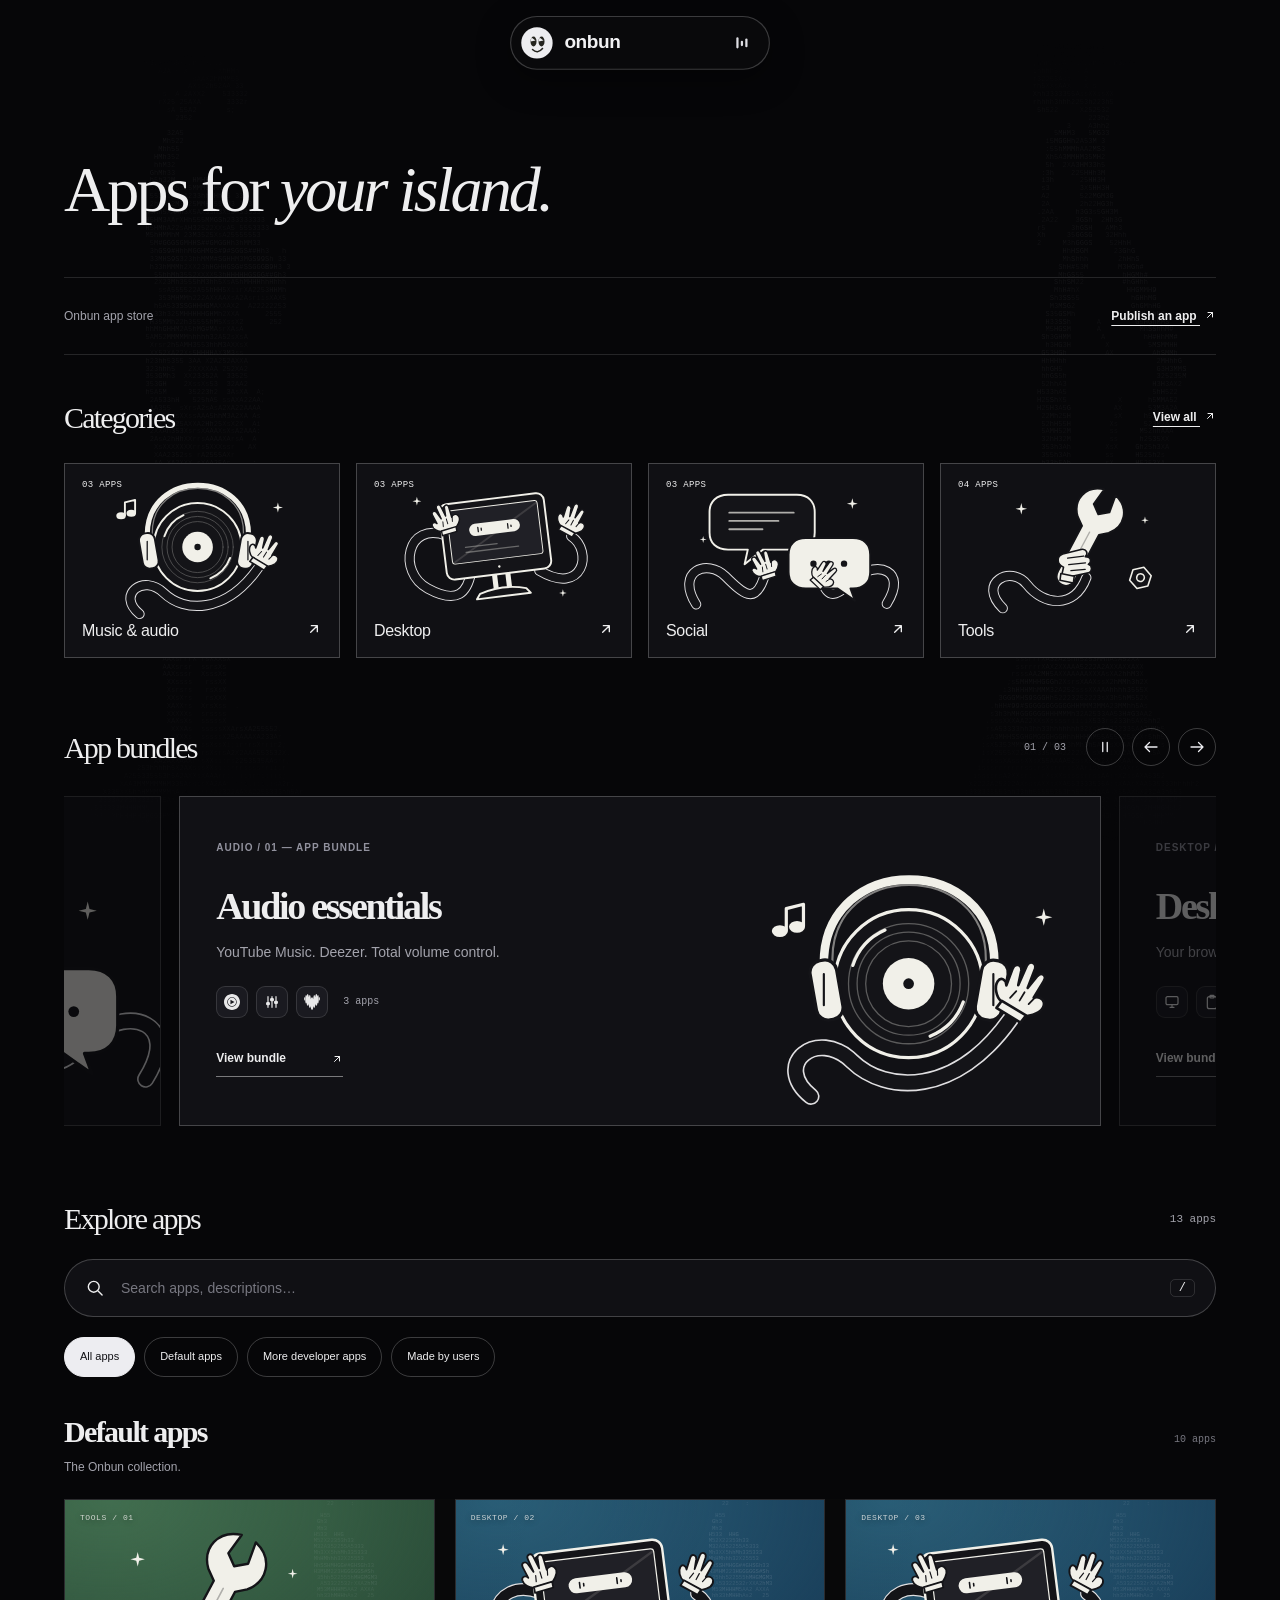
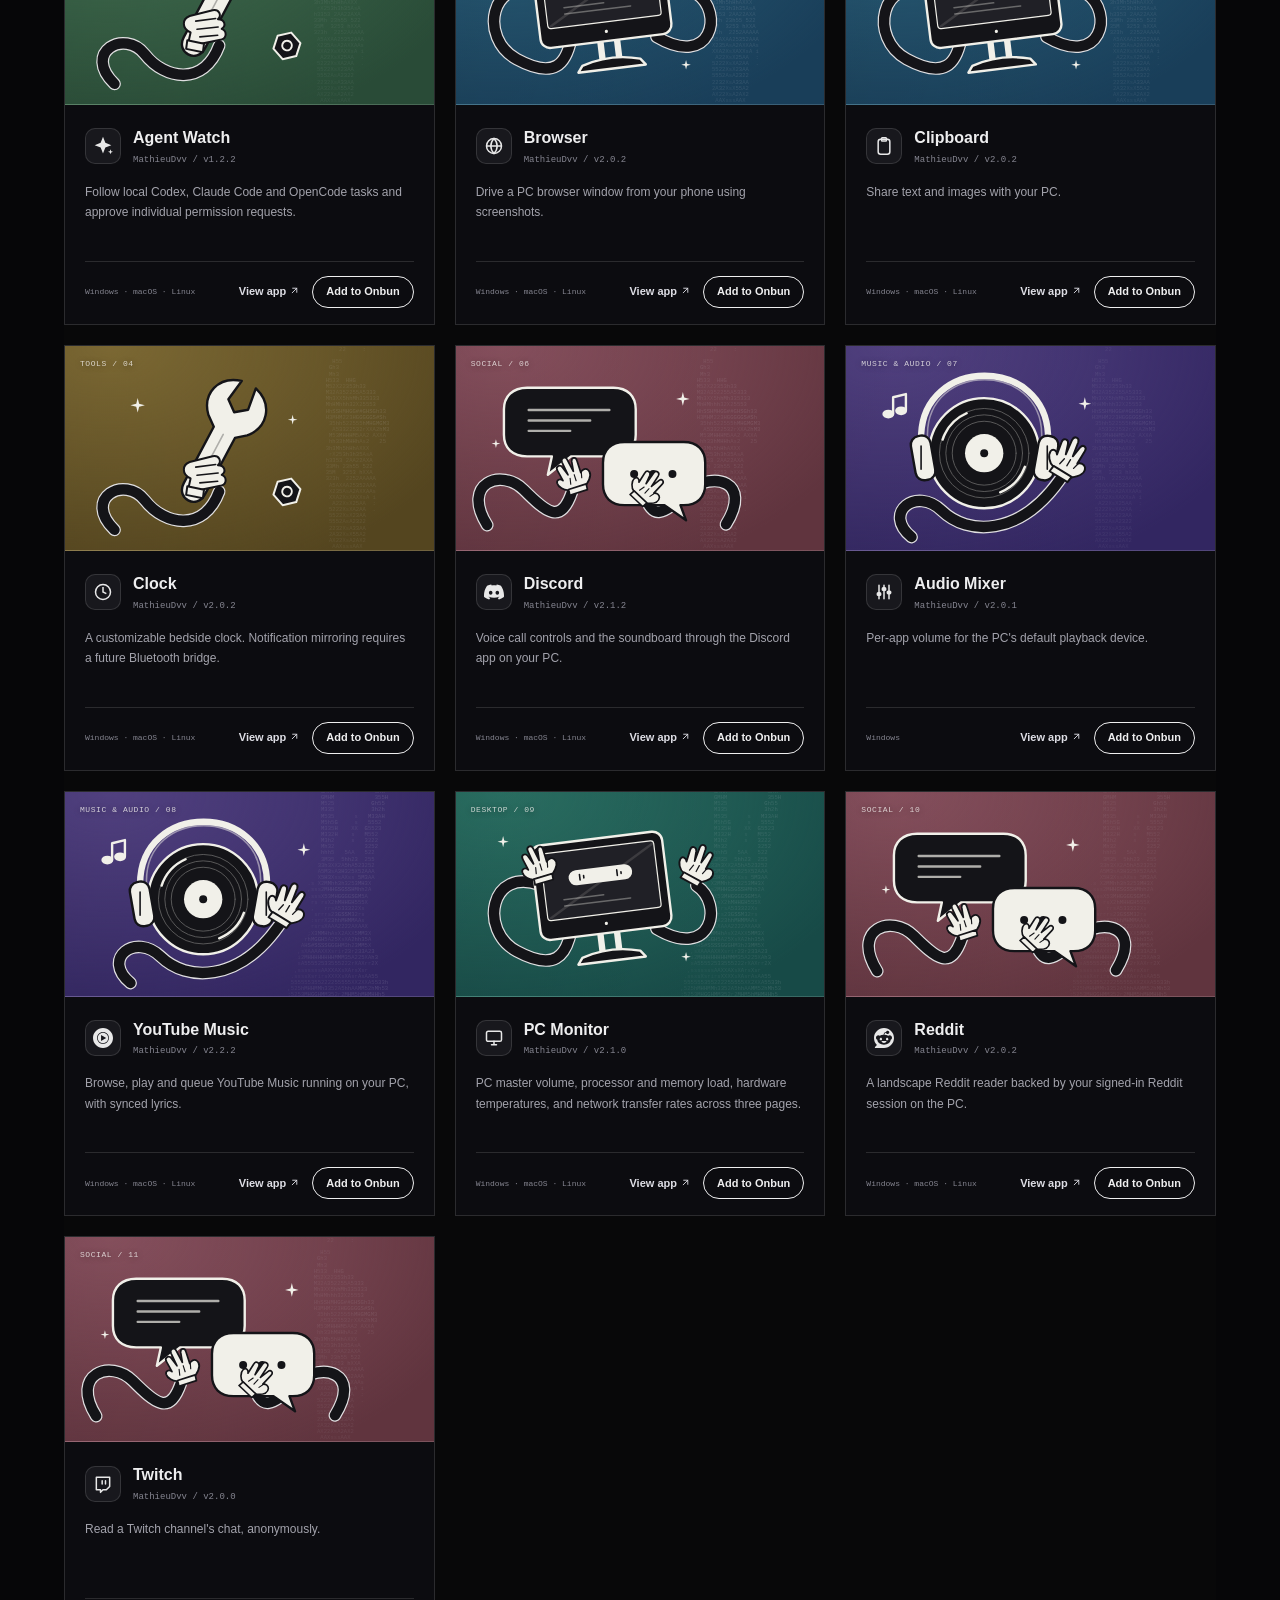
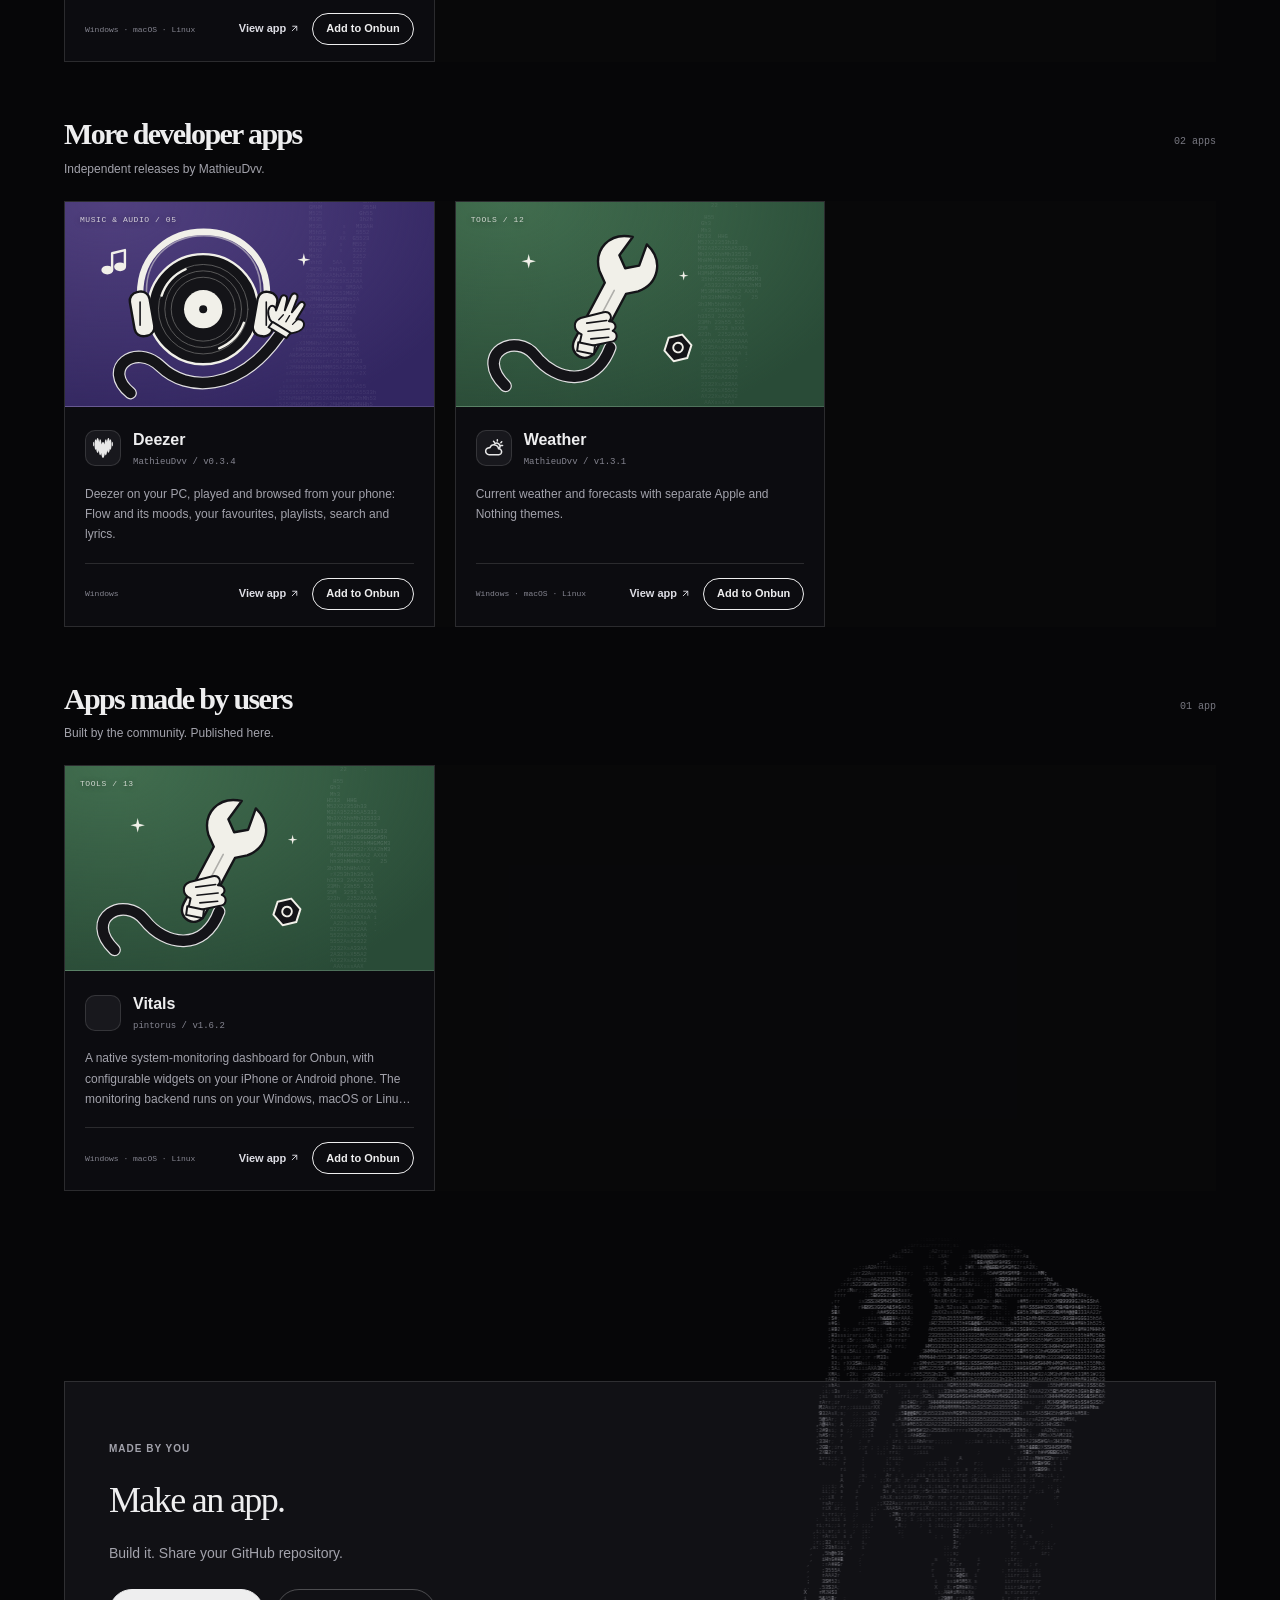
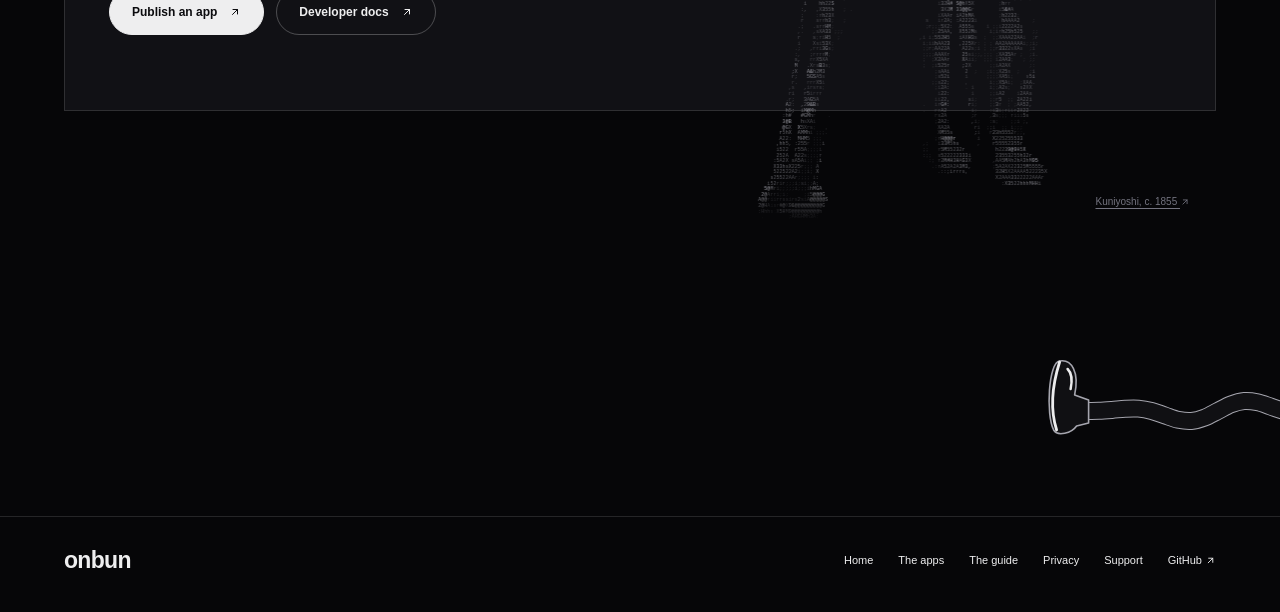
==== commit cfa6742f: "Update website" ====
--- a/docs/apps.html
+++ b/docs/apps.html
@@ -23,9 +23,9 @@
 <meta name="twitter:image:alt" content="Onbun island. Your desktop does the heavy lifting. Your phone calls the shots.">
 <meta name="theme-color" content="#060608">
 <link rel="icon" href="assets/favicon.svg" type="image/svg+xml">
-<link rel="stylesheet" href="assets/site.css?v=mwidhfhm">
-<link rel="stylesheet" href="assets/store.css?v=mwidhfhm">
-<link rel="stylesheet" href="assets/night.css?v=mwidhfhm">
+<link rel="stylesheet" href="assets/site.css?v=mwidsglz">
+<link rel="stylesheet" href="assets/store.css?v=mwidsglz">
+<link rel="stylesheet" href="assets/night.css?v=mwidsglz">
 </head>
 <body data-page="apps">
 <a class="skip-link" href="#catalog">Skip to content</a>
@@ -68,9 +68,9 @@
 <dialog id="publish-dialog" class="store-dialog" aria-labelledby="publish-title"><button class="dialog-close" type="button" data-close aria-label="Close submission form"><svg class="icon" viewBox="0 0 24 24" aria-hidden="true"><path d="m6 6 12 12M18 6 6 18"/></svg></button><span class="label">Community submissions</span><h2 id="publish-title">Make room for your app.</h2><p>Have something to share? Send a GitHub link for the community catalog.</p><form id="publish-form"><label for="publish-name">App name</label><input id="publish-name" required maxlength="40" placeholder="Your app’s name"><label for="publish-repo">GitHub repository</label><input id="publish-repo" type="url" required maxlength="200" placeholder="https://github.com/you/your-app" aria-describedby="repo-help"><small id="repo-help">A public repository with your app, a README, and a release with its <a href="/docs#publish">.wmapp file</a>.</small><label for="publish-description">What does it do?</label><textarea id="publish-description" required maxlength="240" rows="3" placeholder="A little about your app…"></textarea><p class="submission-note">This opens a submission on GitHub. You’ll sign in and submit it there; it won’t appear in the store automatically.</p><button class="btn primary" type="submit">Continue on GitHub <i class="ic ic-out" aria-hidden="true"></i></button><p id="publish-status" role="status"></p></form></dialog>
 
 
-<script src="assets/hose.js?v=mwidhfhm"></script>
-<script src="assets/yokai-background.js?v=mwidhfhm"></script>
-<script src="assets/island.js?v=mwidhfhm"></script>
-<script src="assets/store.js?v=mwidhfhm"></script>
+<script src="assets/hose.js?v=mwidsglz"></script>
+<script src="assets/yokai-background.js?v=mwidsglz"></script>
+<script src="assets/island.js?v=mwidsglz"></script>
+<script src="assets/store.js?v=mwidsglz"></script>
 </body>
 </html>
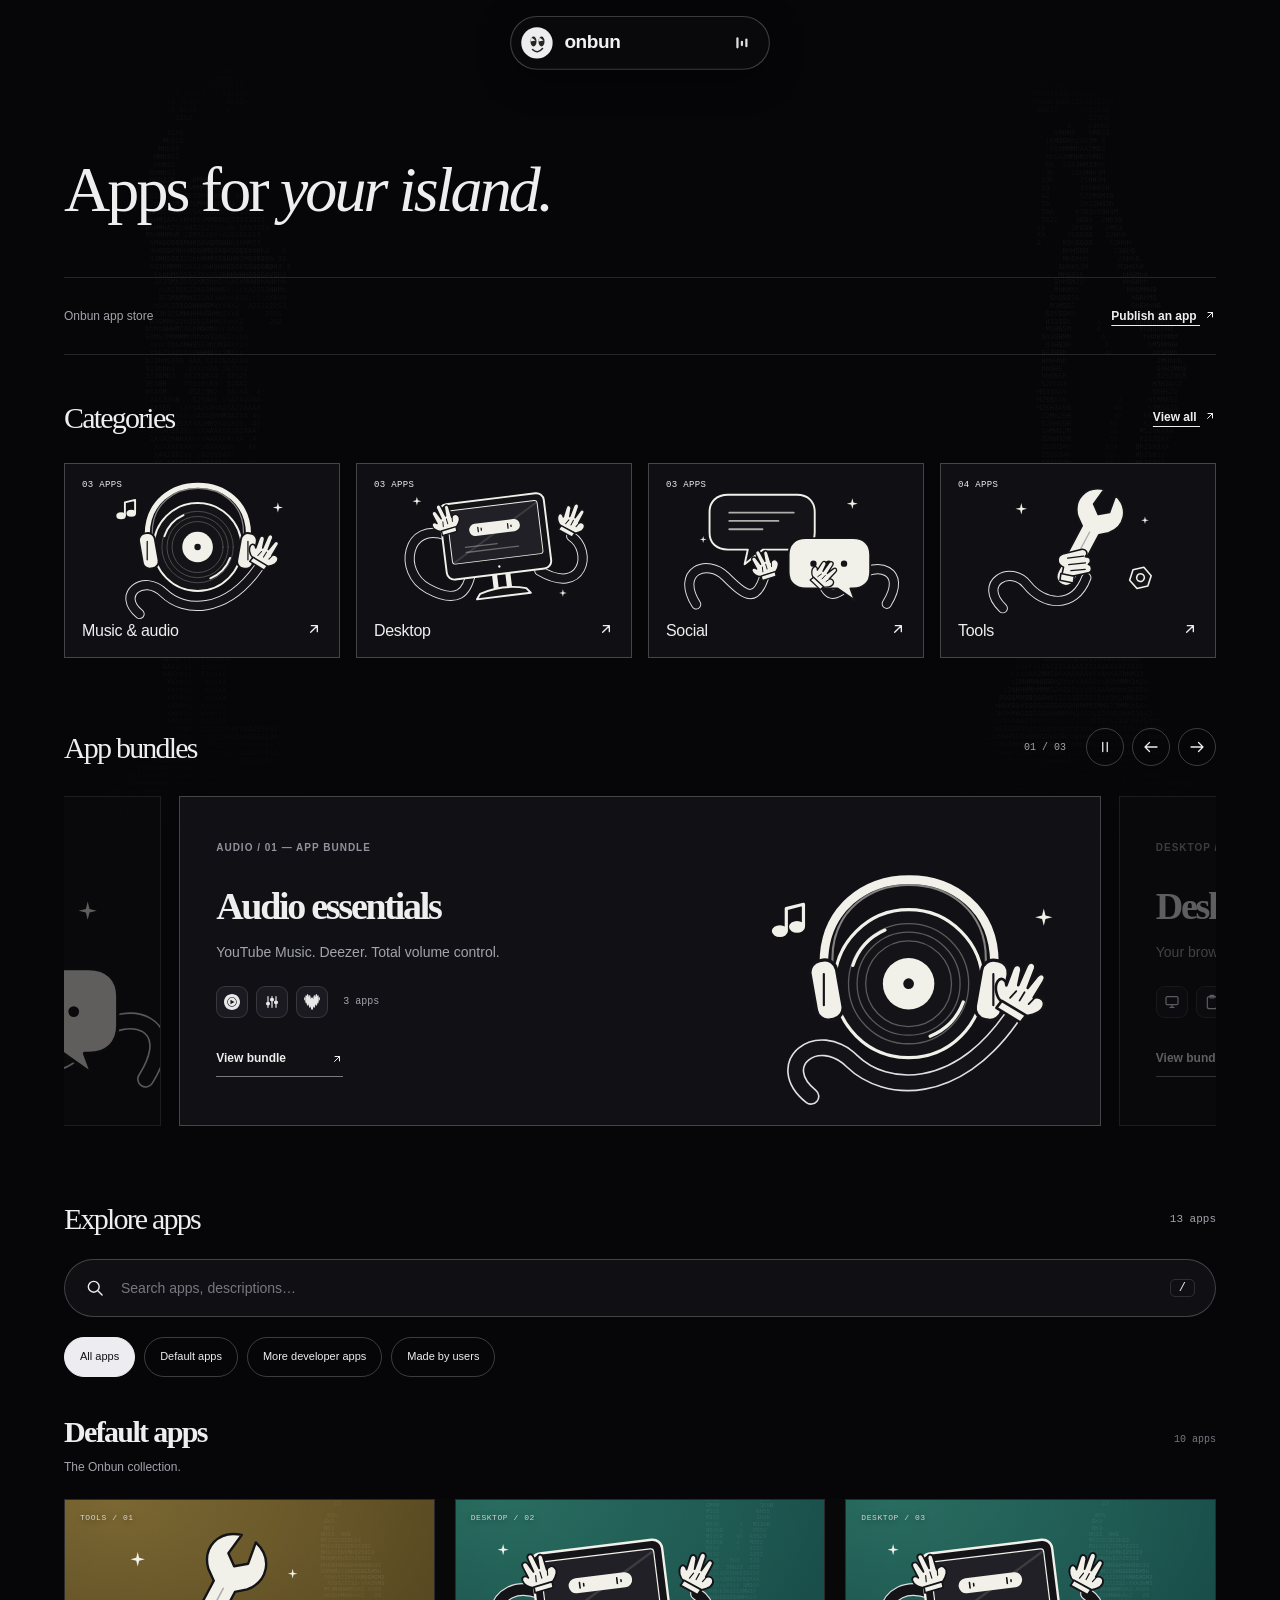
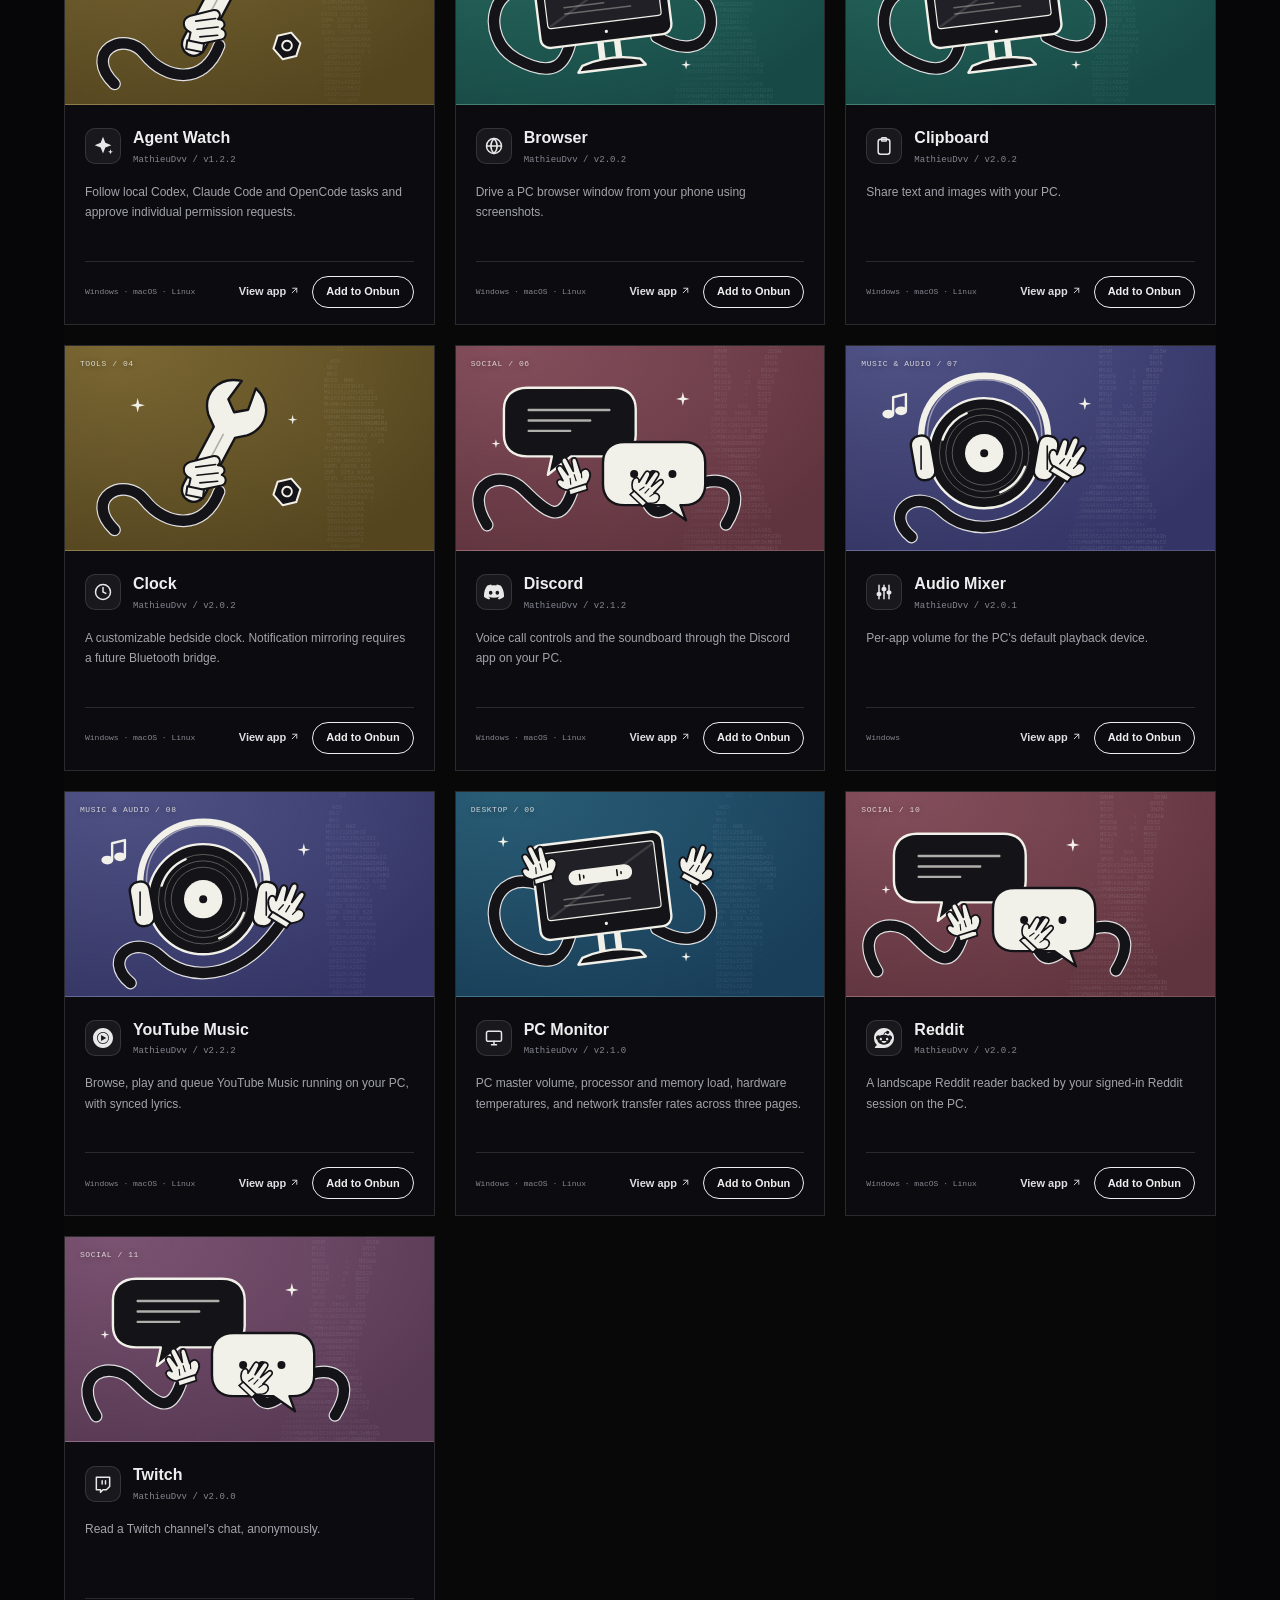
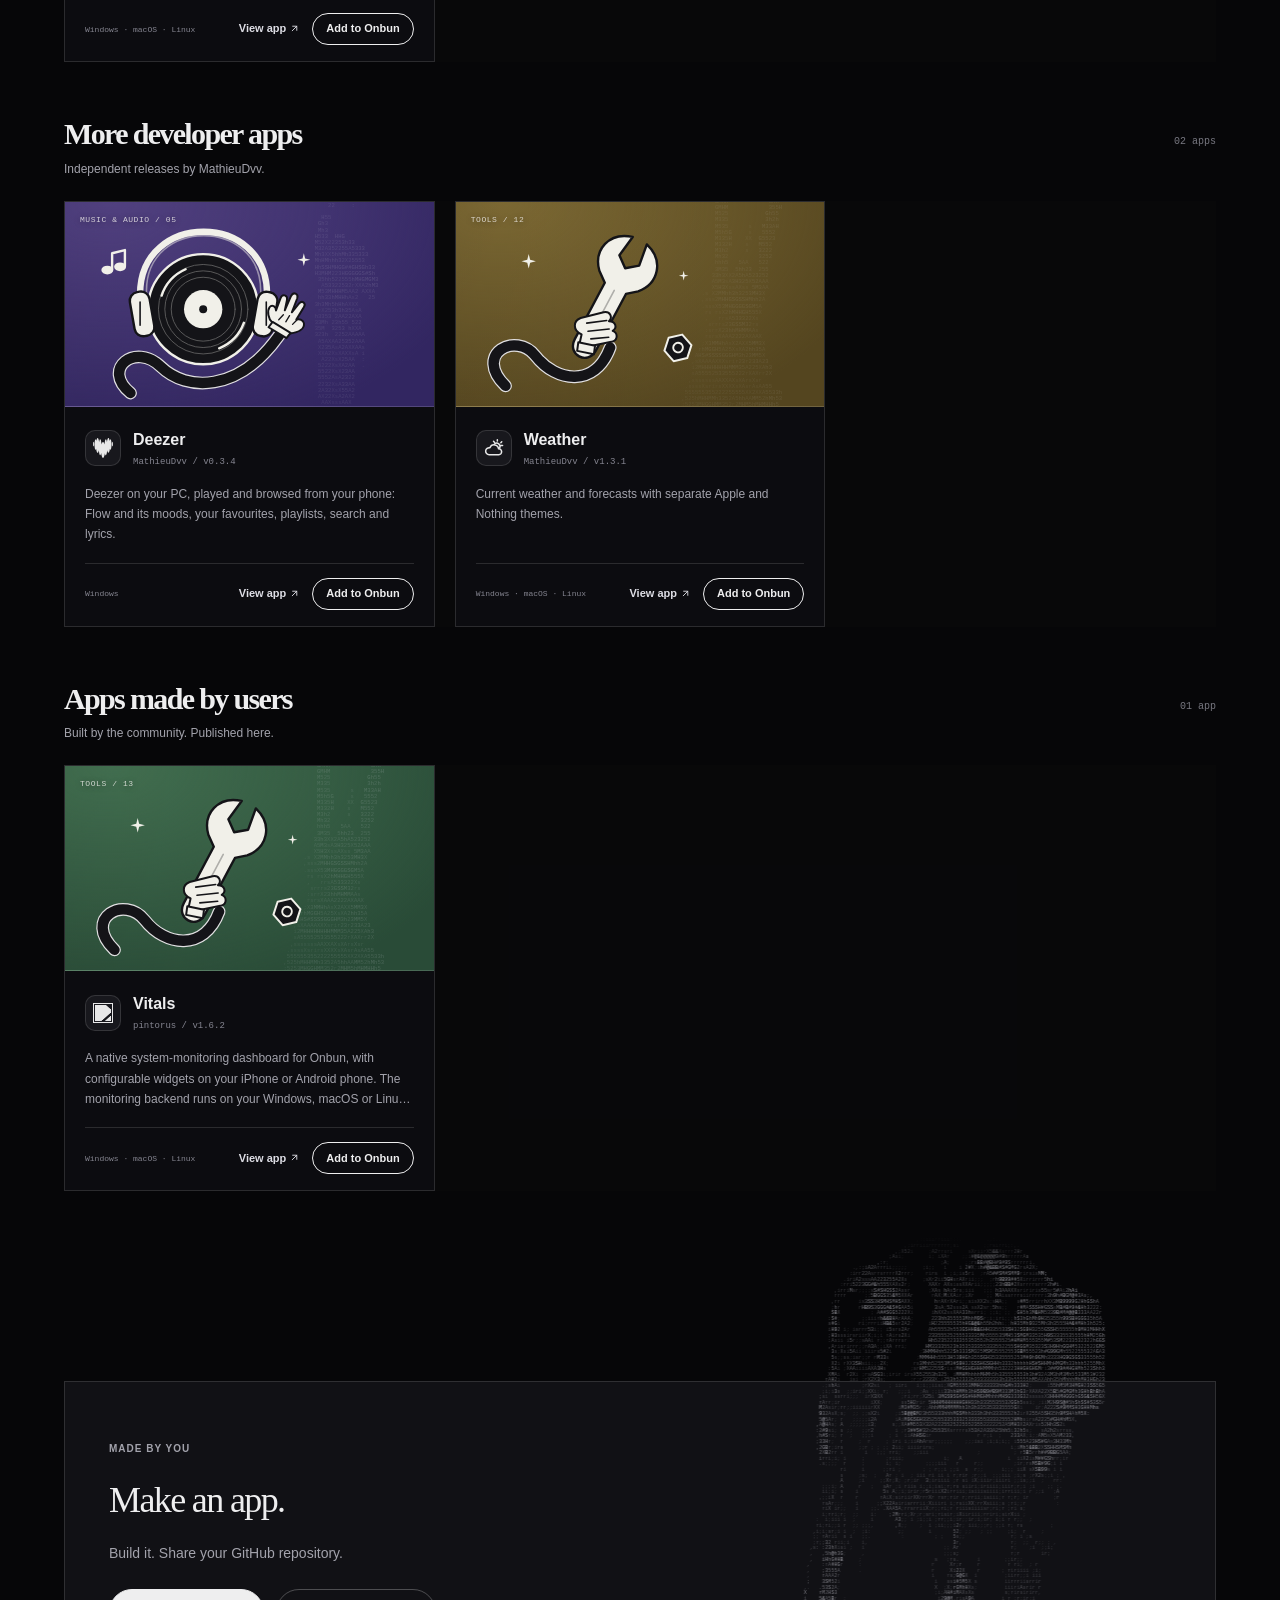
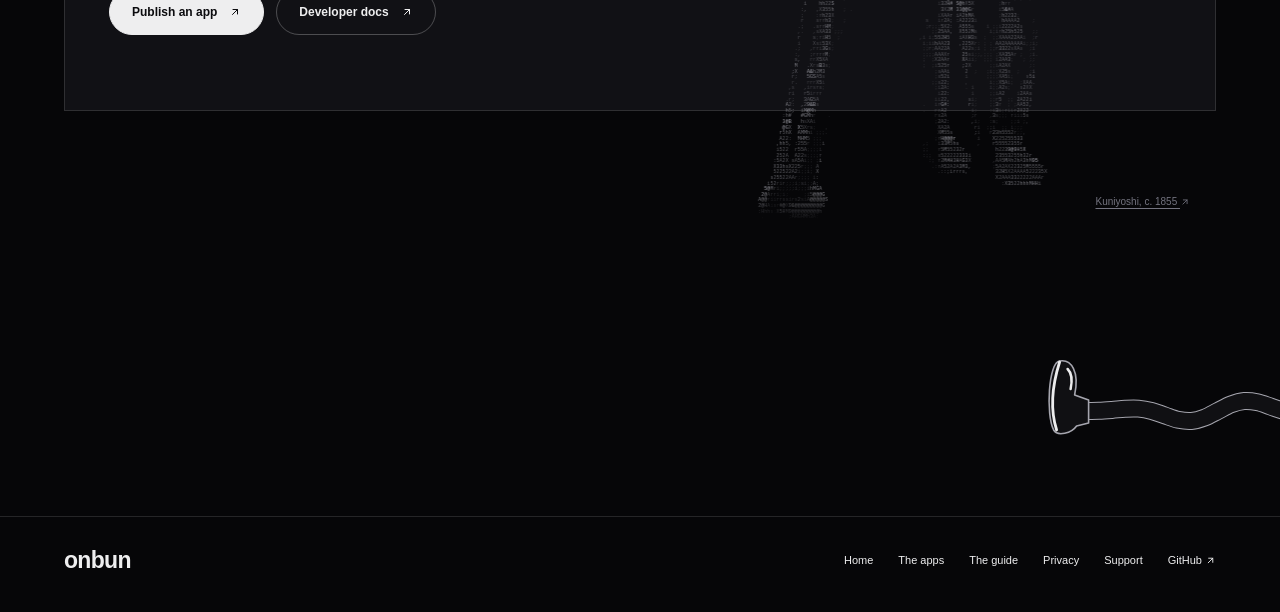
==== commit 30c9d715: "Update website" ====
--- a/docs/apps.html
+++ b/docs/apps.html
@@ -23,9 +23,9 @@
 <meta name="twitter:image:alt" content="Onbun island. Your desktop does the heavy lifting. Your phone calls the shots.">
 <meta name="theme-color" content="#060608">
 <link rel="icon" href="assets/favicon.svg" type="image/svg+xml">
-<link rel="stylesheet" href="assets/site.css?v=mwidsglz">
-<link rel="stylesheet" href="assets/store.css?v=mwidsglz">
-<link rel="stylesheet" href="assets/night.css?v=mwidsglz">
+<link rel="stylesheet" href="assets/site.css?v=mwidz8pw">
+<link rel="stylesheet" href="assets/store.css?v=mwidz8pw">
+<link rel="stylesheet" href="assets/night.css?v=mwidz8pw">
 </head>
 <body data-page="apps">
 <a class="skip-link" href="#catalog">Skip to content</a>
@@ -68,9 +68,9 @@
 <dialog id="publish-dialog" class="store-dialog" aria-labelledby="publish-title"><button class="dialog-close" type="button" data-close aria-label="Close submission form"><svg class="icon" viewBox="0 0 24 24" aria-hidden="true"><path d="m6 6 12 12M18 6 6 18"/></svg></button><span class="label">Community submissions</span><h2 id="publish-title">Make room for your app.</h2><p>Have something to share? Send a GitHub link for the community catalog.</p><form id="publish-form"><label for="publish-name">App name</label><input id="publish-name" required maxlength="40" placeholder="Your app’s name"><label for="publish-repo">GitHub repository</label><input id="publish-repo" type="url" required maxlength="200" placeholder="https://github.com/you/your-app" aria-describedby="repo-help"><small id="repo-help">A public repository with your app, a README, and a release with its <a href="/docs#publish">.wmapp file</a>.</small><label for="publish-description">What does it do?</label><textarea id="publish-description" required maxlength="240" rows="3" placeholder="A little about your app…"></textarea><p class="submission-note">This opens a submission on GitHub. You’ll sign in and submit it there; it won’t appear in the store automatically.</p><button class="btn primary" type="submit">Continue on GitHub <i class="ic ic-out" aria-hidden="true"></i></button><p id="publish-status" role="status"></p></form></dialog>
 
 
-<script src="assets/hose.js?v=mwidsglz"></script>
-<script src="assets/yokai-background.js?v=mwidsglz"></script>
-<script src="assets/island.js?v=mwidsglz"></script>
-<script src="assets/store.js?v=mwidsglz"></script>
+<script src="assets/hose.js?v=mwidz8pw"></script>
+<script src="assets/yokai-background.js?v=mwidz8pw"></script>
+<script src="assets/island.js?v=mwidz8pw"></script>
+<script src="assets/store.js?v=mwidz8pw"></script>
 </body>
 </html>
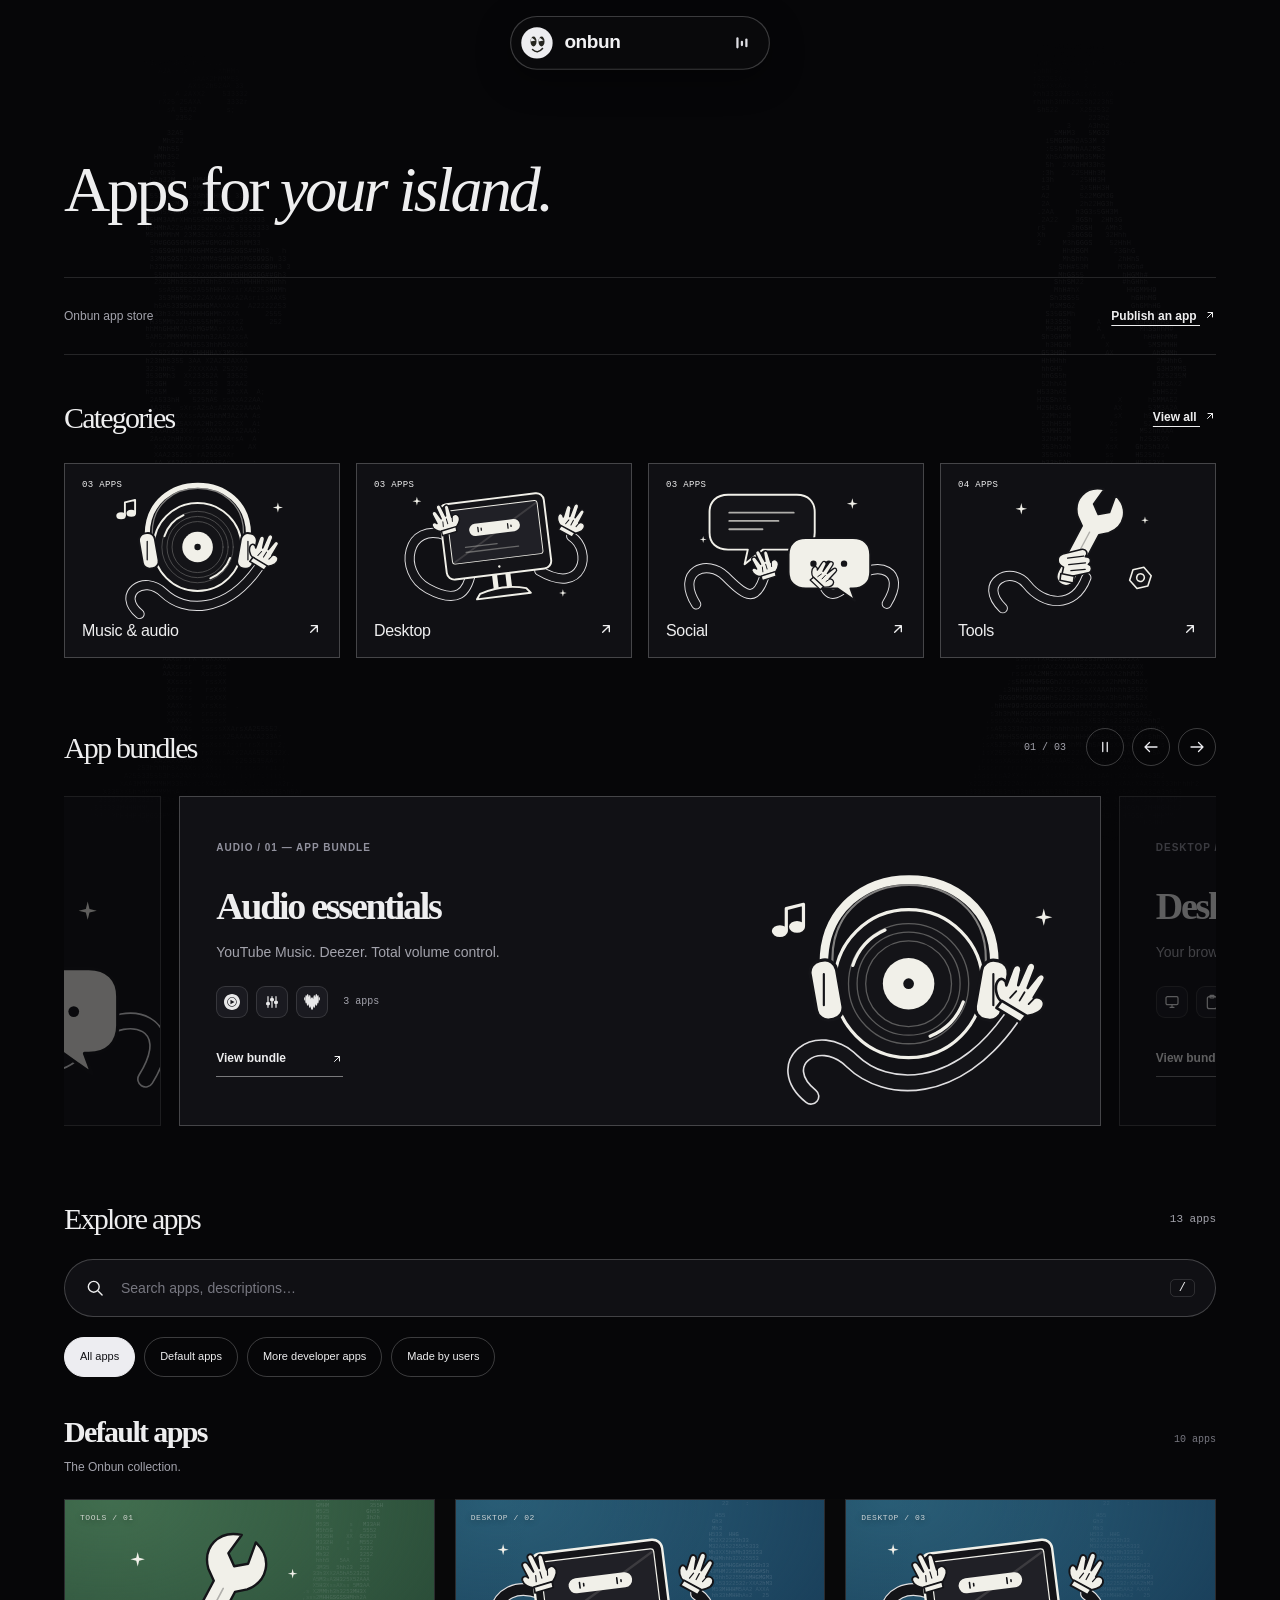
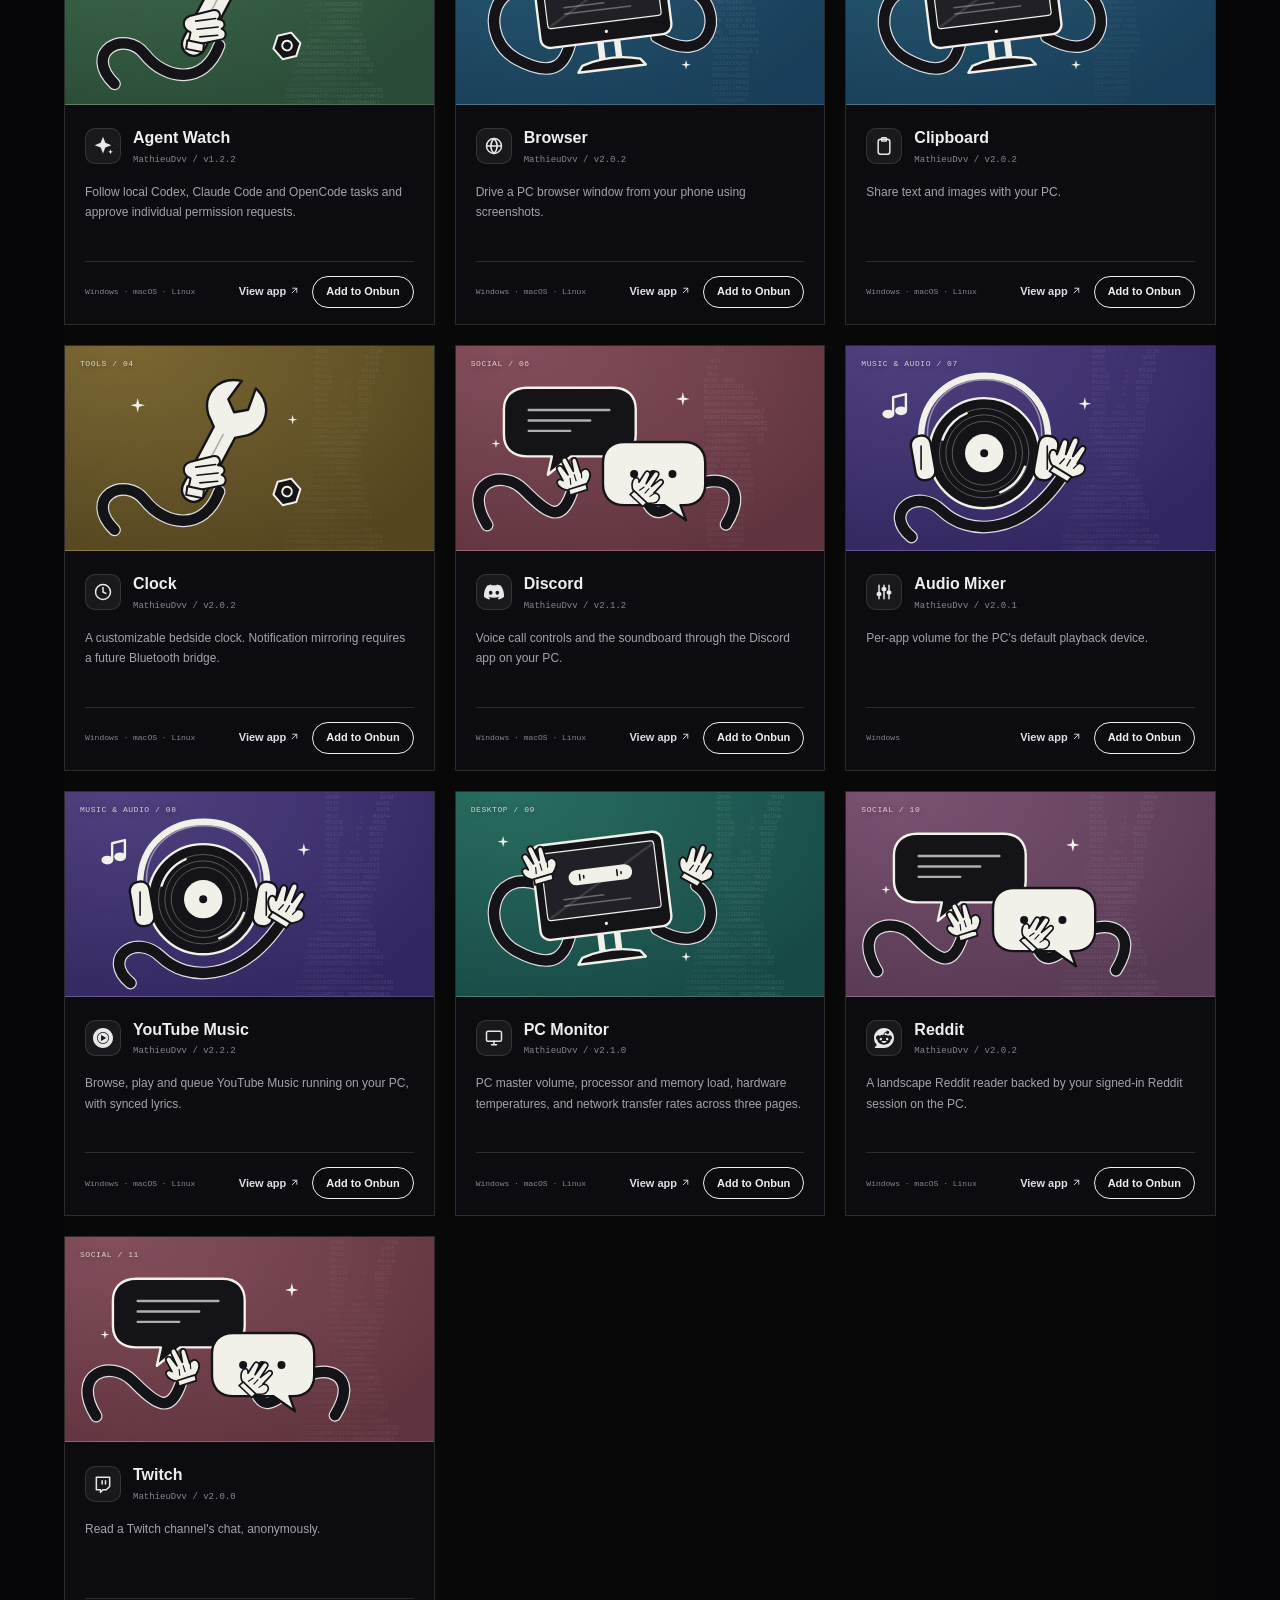
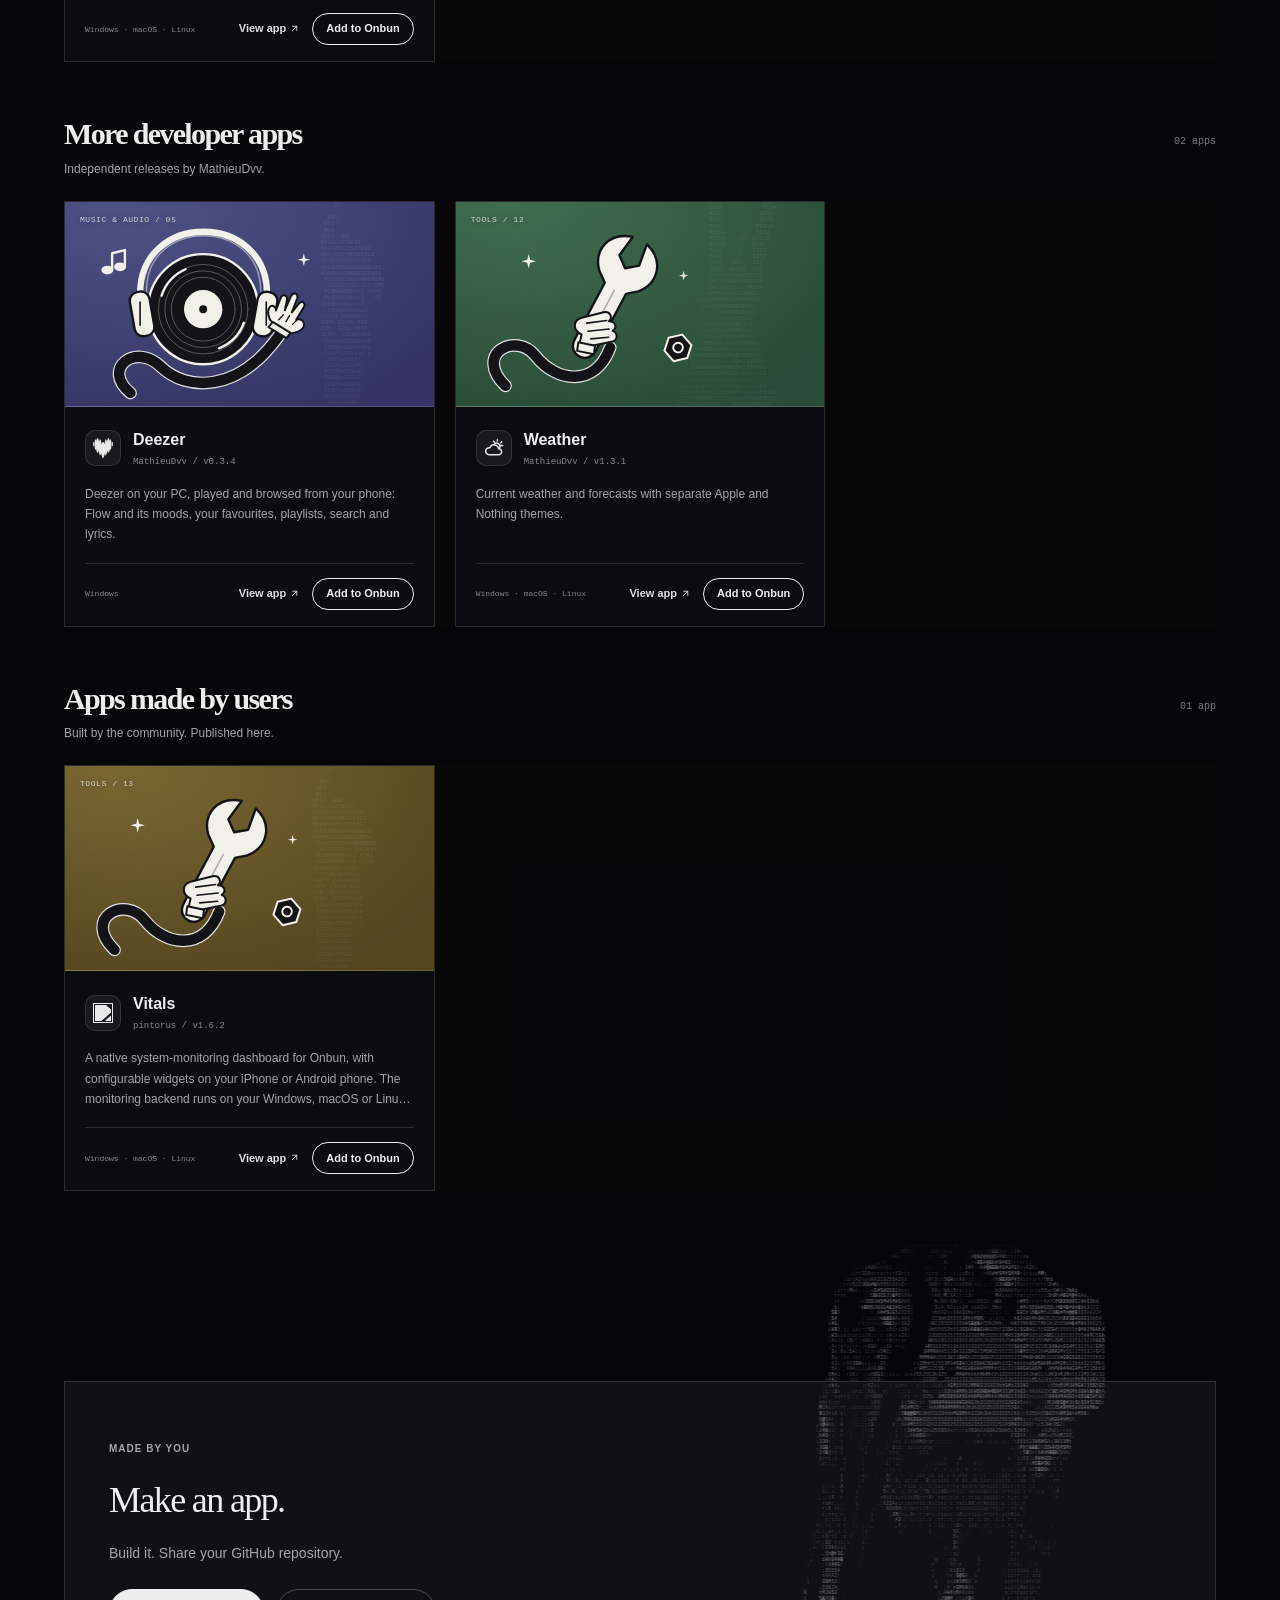
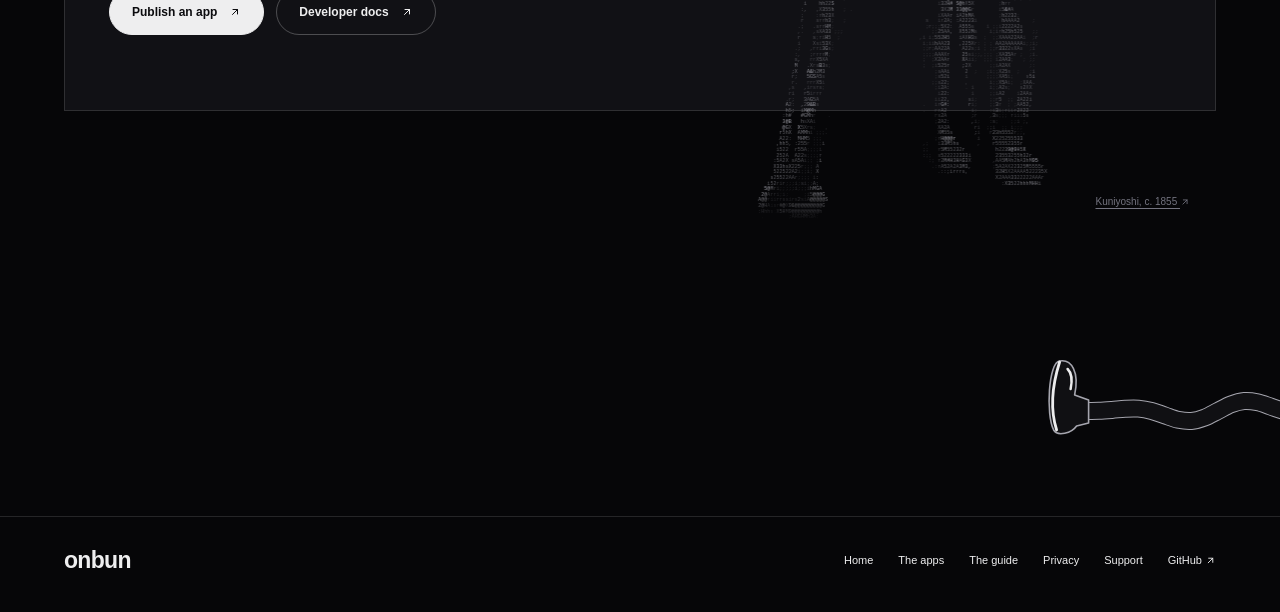
==== commit e3897a14: "Add free Onbun layout viewer with local package import and inspection" ====
--- a/docs/apps.html
+++ b/docs/apps.html
@@ -70,7 +70,7 @@
 
 <script src="assets/hose.js?v=mwidz8pw"></script>
 <script src="assets/yokai-background.js?v=mwidz8pw"></script>
-<script src="assets/island.js?v=mwidz8pw"></script>
+<script src="assets/island.js?v=viewer-mwjyafo6"></script>
 <script src="assets/store.js?v=mwidz8pw"></script>
 </body>
 </html>
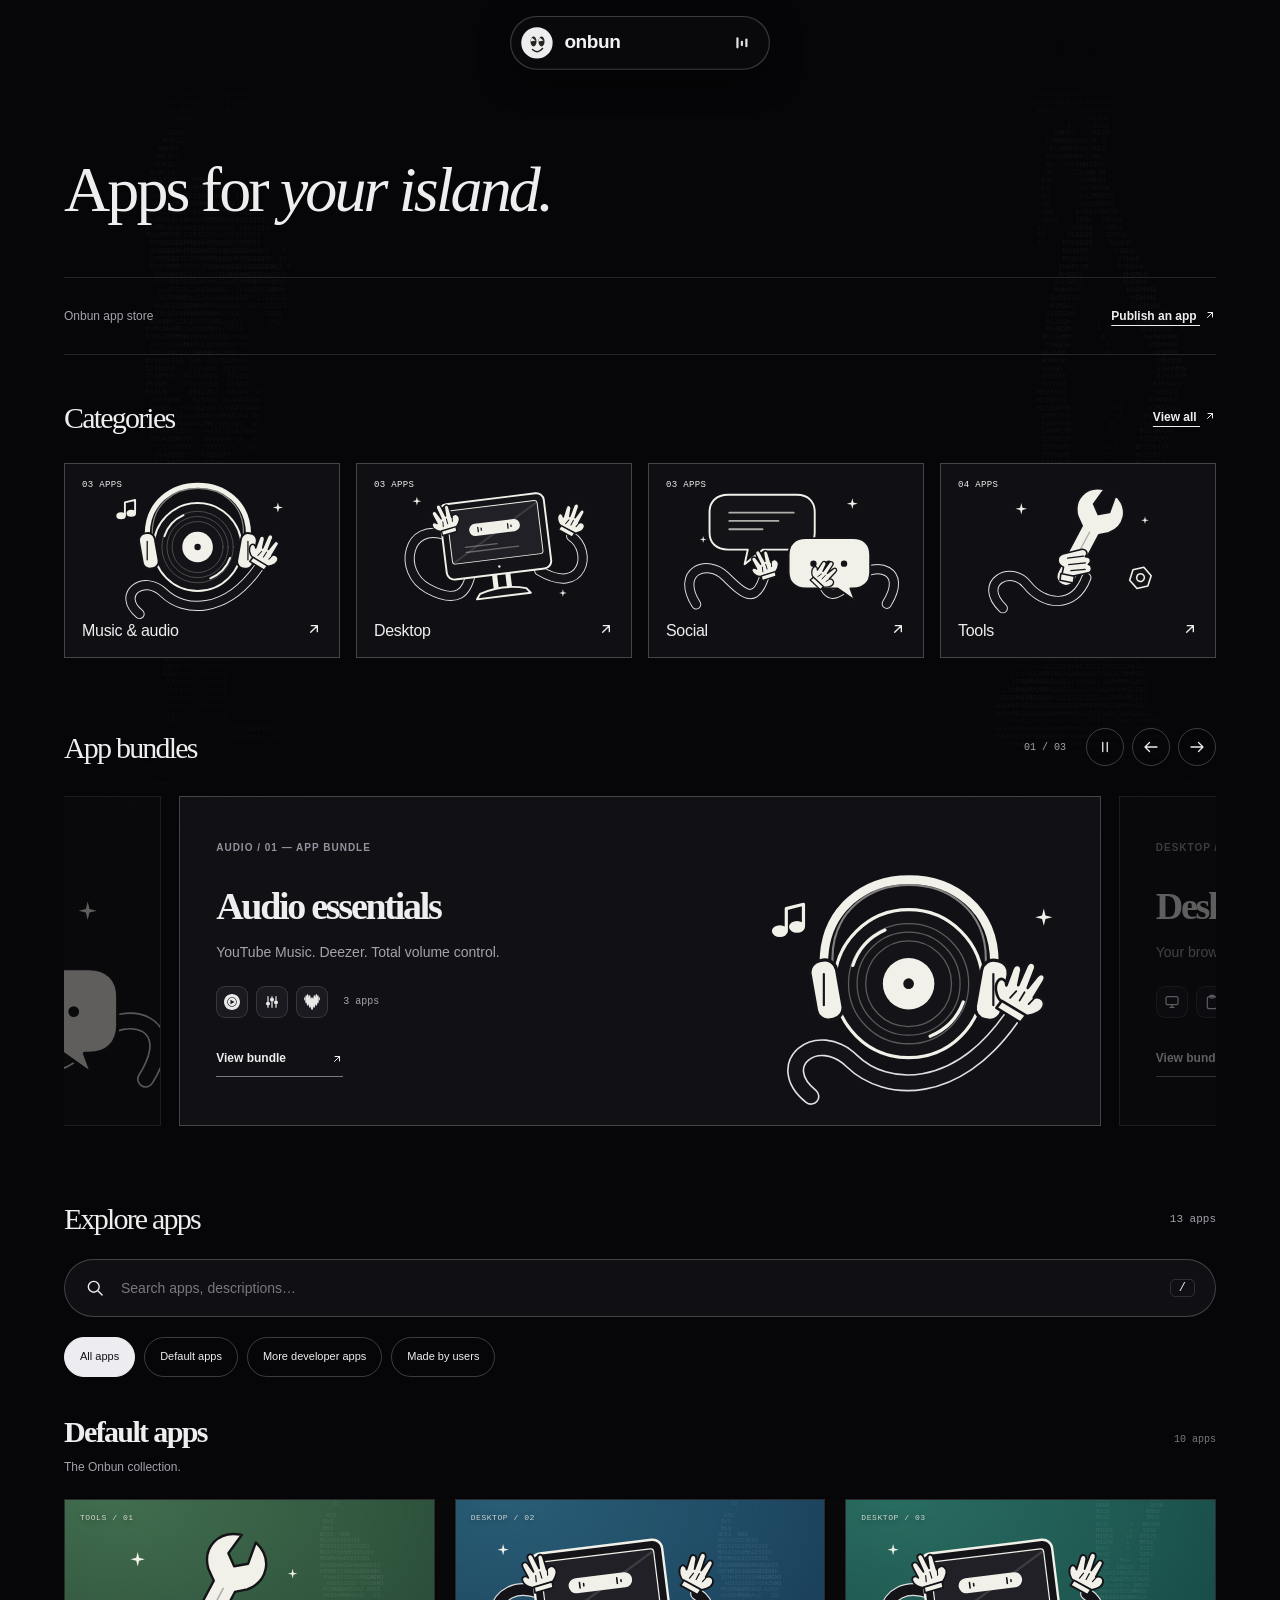
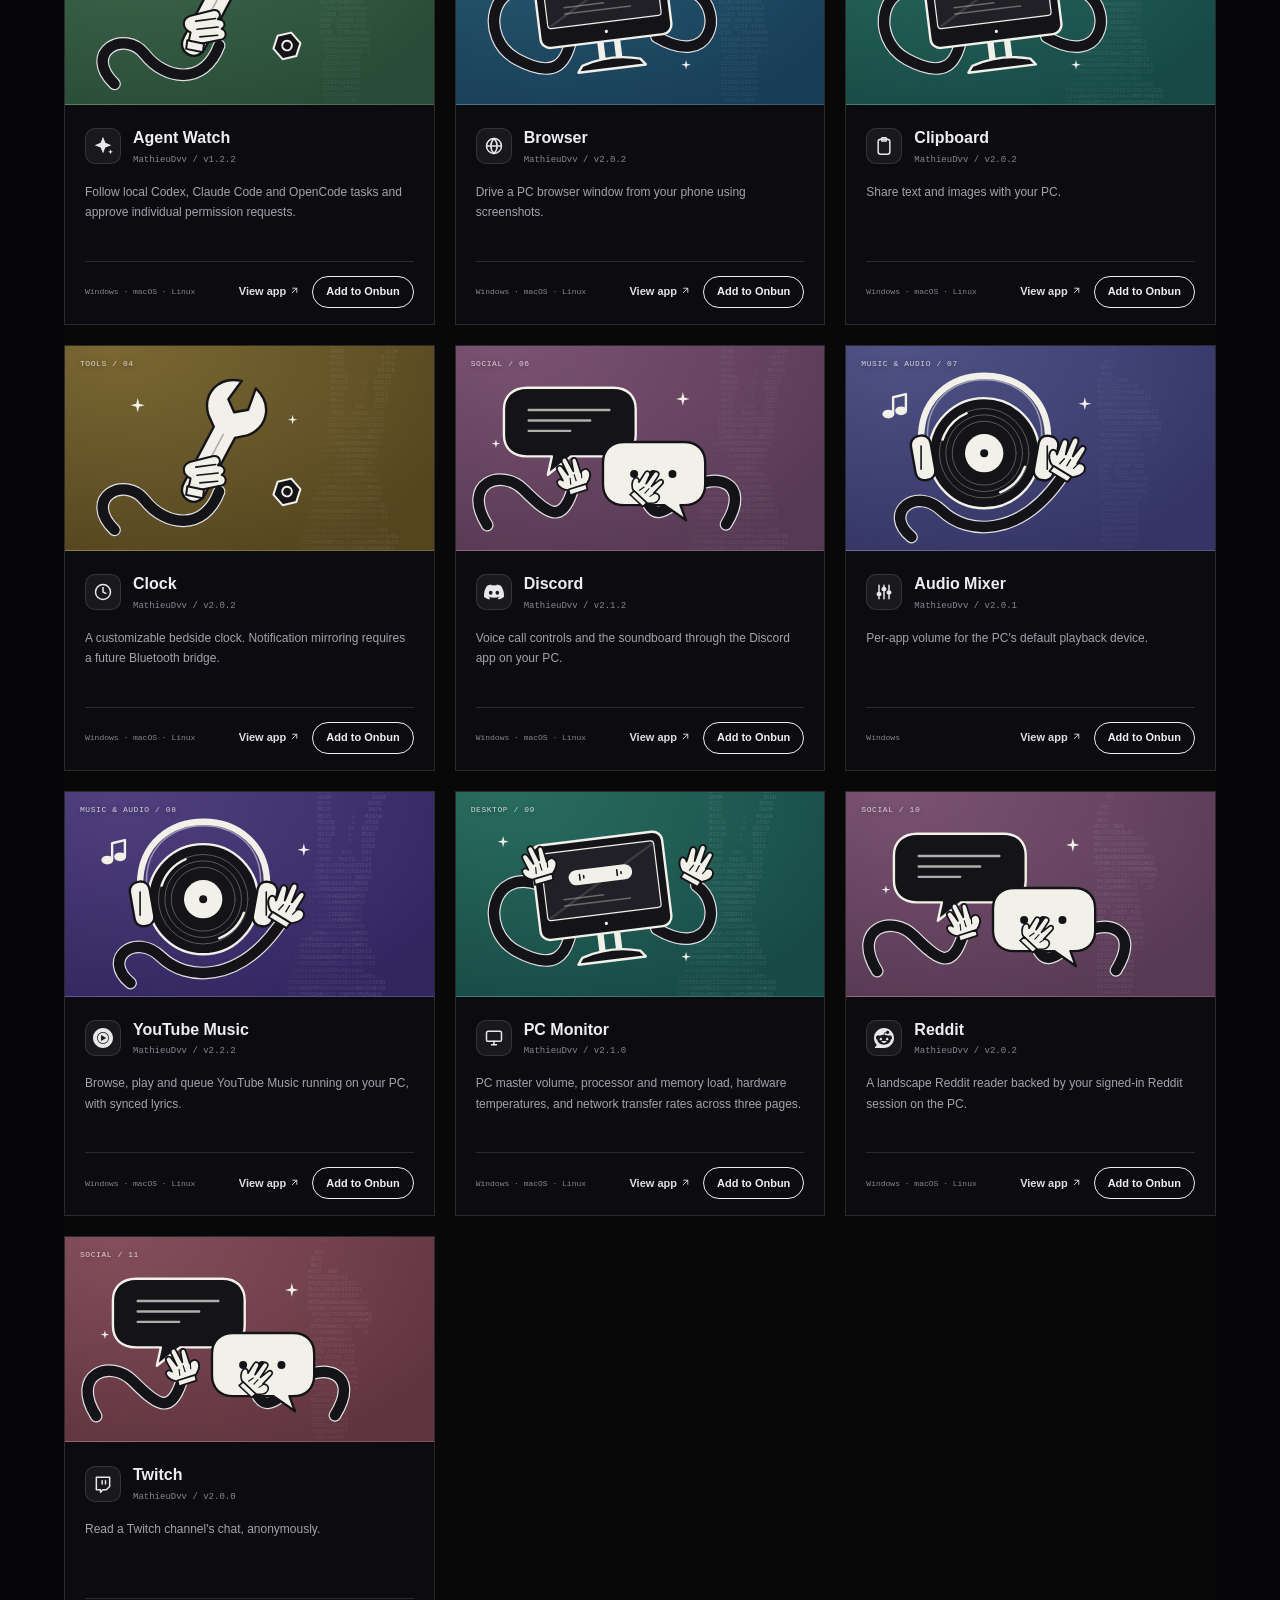
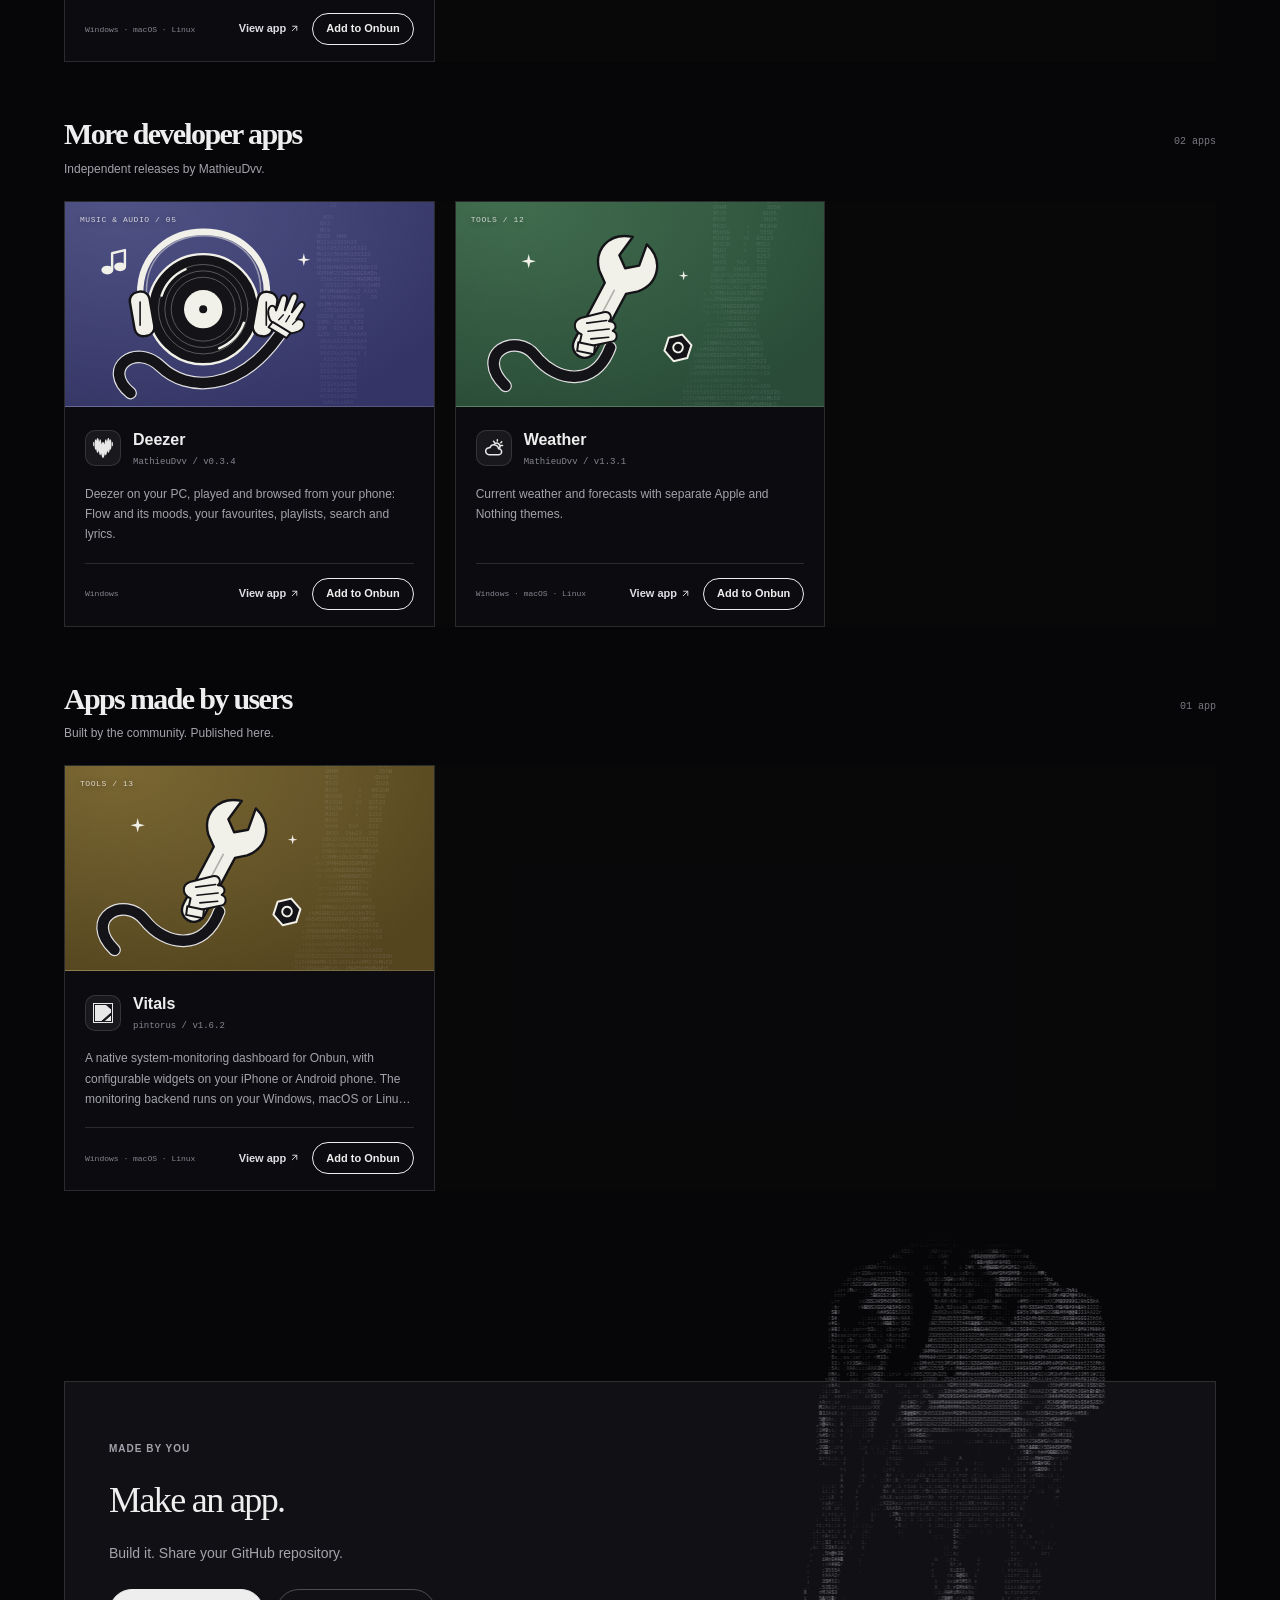
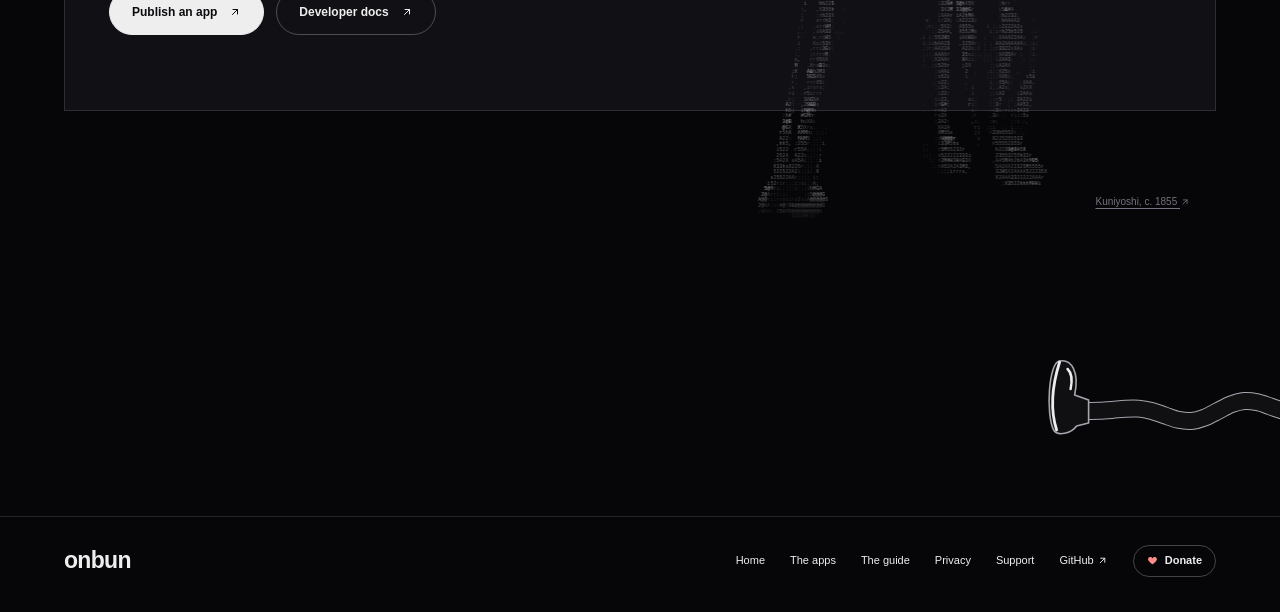
==== commit eaa129d0: "Update website" ====
--- a/docs/apps.html
+++ b/docs/apps.html
@@ -23,9 +23,9 @@
 <meta name="twitter:image:alt" content="Onbun island. Your desktop does the heavy lifting. Your phone calls the shots.">
 <meta name="theme-color" content="#060608">
 <link rel="icon" href="assets/favicon.svg" type="image/svg+xml">
-<link rel="stylesheet" href="assets/site.css?v=mwidz8pw">
-<link rel="stylesheet" href="assets/store.css?v=mwidz8pw">
-<link rel="stylesheet" href="assets/night.css?v=mwidz8pw">
+<link rel="stylesheet" href="assets/site.css?v=mwks2rrb">
+<link rel="stylesheet" href="assets/store.css?v=mwks2rrb">
+<link rel="stylesheet" href="assets/night.css?v=mwks2rrb">
 </head>
 <body data-page="apps">
 <a class="skip-link" href="#catalog">Skip to content</a>
@@ -61,16 +61,17 @@
 
   <section class="creator-callout"><canvas class="creator-print" data-yokai="print" aria-hidden="true"></canvas><div class="creator-copy"><span class="label">Made by you</span><h2>Make an app.</h2><p>Build it. Share your GitHub repository.</p><div class="buttons"><button class="btn primary" type="button" data-publish>Publish an app <i class="ic ic-out" aria-hidden="true"></i></button><a class="btn" href="/docs#build">Developer docs <i class="ic ic-out" aria-hidden="true"></i></a></div></div><a class="print-credit" href="https://commons.wikimedia.org/wiki/File:Kuniyoshi_Ashinagatenaga.jpg" target="_blank" rel="noopener noreferrer">Kuniyoshi, c. 1855 <i class="ic ic-out" aria-hidden="true"></i></a></section>
 </main>
-<div class="hose-separator reverse" data-hose="leg" aria-hidden="true"></div><footer class="site-foot"><a class="brand" href="/">onbun</a><nav aria-label="Footer"><a href="/">Home</a><a href="/apps" aria-current="page">The apps</a><a href="/docs">The guide</a><a href="/privacy">Privacy</a><a href="mailto:mathieu.davinha@icloud.com">Support</a><a href="https://github.com/MathieuDvv/WinMore-releases">GitHub <i class="ic ic-out" aria-hidden="true"></i></a></nav></footer>
+<div class="hose-separator reverse" data-hose="leg" aria-hidden="true"></div><footer class="site-foot"><a class="brand" href="/">onbun</a><nav aria-label="Footer"><a href="/">Home</a><a href="/apps" aria-current="page">The apps</a><a href="/docs">The guide</a><a href="/privacy">Privacy</a><a href="mailto:mathieu.davinha@icloud.com">Support</a><a href="https://github.com/MathieuDvv/WinMore-releases">GitHub <i class="ic ic-out" aria-hidden="true"></i></a><a class="foot-donate" href="https://ko-fi.com/dotslimy" target="_blank" rel="noopener"><i class="ic ic-heart" aria-hidden="true"></i>Donate</a></nav></footer>
 
 <dialog id="app-dialog" class="store-dialog" aria-labelledby="app-dialog-title"><button class="dialog-close" type="button" data-close aria-label="Close app details"><svg class="icon" viewBox="0 0 24 24" aria-hidden="true"><path d="m6 6 12 12M18 6 6 18"/></svg></button><div id="app-detail"></div></dialog>
 <dialog id="add-dialog" class="store-dialog add-dialog" aria-labelledby="add-dialog-title"><button class="dialog-close" type="button" data-close aria-label="Close"><svg class="icon" viewBox="0 0 24 24" aria-hidden="true"><path d="m6 6 12 12M18 6 6 18"/></svg></button><div id="add-detail"></div></dialog>
 <dialog id="publish-dialog" class="store-dialog" aria-labelledby="publish-title"><button class="dialog-close" type="button" data-close aria-label="Close submission form"><svg class="icon" viewBox="0 0 24 24" aria-hidden="true"><path d="m6 6 12 12M18 6 6 18"/></svg></button><span class="label">Community submissions</span><h2 id="publish-title">Make room for your app.</h2><p>Have something to share? Send a GitHub link for the community catalog.</p><form id="publish-form"><label for="publish-name">App name</label><input id="publish-name" required maxlength="40" placeholder="Your app’s name"><label for="publish-repo">GitHub repository</label><input id="publish-repo" type="url" required maxlength="200" placeholder="https://github.com/you/your-app" aria-describedby="repo-help"><small id="repo-help">A public repository with your app, a README, and a release with its <a href="/docs#publish">.wmapp file</a>.</small><label for="publish-description">What does it do?</label><textarea id="publish-description" required maxlength="240" rows="3" placeholder="A little about your app…"></textarea><p class="submission-note">This opens a submission on GitHub. You’ll sign in and submit it there; it won’t appear in the store automatically.</p><button class="btn primary" type="submit">Continue on GitHub <i class="ic ic-out" aria-hidden="true"></i></button><p id="publish-status" role="status"></p></form></dialog>
 
 
-<script src="assets/hose.js?v=mwidz8pw"></script>
-<script src="assets/yokai-background.js?v=mwidz8pw"></script>
-<script src="assets/island.js?v=viewer-mwjyafo6"></script>
-<script src="assets/store.js?v=mwidz8pw"></script>
+<script src="assets/hose.js?v=mwks2rrb"></script>
+<script src="assets/yokai-background.js?v=mwks2rrb"></script>
+<script src="assets/island.js?v=mwks2rrb"></script>
+<script src="assets/celebrate.js?v=mwks2rrb"></script>
+<script src="assets/store.js?v=mwks2rrb"></script>
 </body>
 </html>
--- a/docs/assets/night.css
+++ b/docs/assets/night.css
@@ -142,3 +142,32 @@
 .bundle-track .bundle-copy{max-width:65%}.bundle-track .bundle-art{width:42%;right:-1%;bottom:2%;height:85%}
 @media(max-width:640px){.featured .feature-head{gap:10px;flex-wrap:wrap}.featured .feature-head h2{font-size:27px}.carousel-controls{gap:5px}.carousel-controls>span{font-size:8px}.carousel-controls button{width:30px;height:30px}.bundle-track .bundle{padding:25px 18px;min-height:405px}.bundle-track .bundle-copy{max-width:100%}.bundle-track .bundle h3{font-size:29px;max-width:200px;margin:22px 0 14px}.bundle-track .bundle p{font-size:11px;max-width:200px}.bundle-track .bundle-art{width:82%;height:50%;bottom:-2%;right:-8%;opacity:.28}.bundle-track .bundle-apps{gap:5px}.bundle-track .bundle-apps .glyph{width:27px;height:27px}.bundle-track .bundle-apps>span:last-child{margin-left:2px}.bundle-track .bundle-open{gap:25px}}
 @media(prefers-reduced-motion:reduce){.bundle-track.is-moving,.bundle-track .bundle{transition:none}}
+
+/* Donate: a heart icon and the footer's Ko-fi pill */
+.ic-heart{--ic:url("data:image/svg+xml,%3Csvg xmlns='http://www.w3.org/2000/svg' viewBox='0 0 24 24'%3E%3Cpath d='M12 20.5s-7.5-4.6-9.3-9.4C1.5 7.8 3.6 4.5 7 4.5c2.1 0 3.6 1.1 5 3 1.4-1.9 2.9-3 5-3 3.4 0 5.5 3.3 4.3 6.6-1.8 4.8-9.3 9.4-9.3 9.4Z'/%3E%3C/svg%3E")}
+.site-foot nav a.foot-donate{display:inline-flex;align-items:center;gap:7px;margin:-7px 0;padding:6px 13px;border:1px solid #ffffff40;border-radius:25px;font-weight:700;transition:background .15s,color .15s}
+.site-foot nav a.foot-donate:hover{background:#eeeeef;color:#0b0b0e;text-decoration:none}
+.site-foot nav a.foot-donate .ic{color:#ff8d86}
+
+/* After Add to Onbun: arms throwing confetti, and a thank-you card */
+.celebrate{position:fixed;inset:0;width:100%;height:100%;max-width:none;max-height:none;margin:0;padding:16px;border:0;background:#060608e8;color:var(--text);overflow:hidden;display:grid;place-items:center;animation:celebrate-in .25s ease}
+.celebrate:not([open]){display:none}
+.celebrate::backdrop{background:transparent}
+.celebrate[data-leaving]{animation:celebrate-out .36s ease forwards}
+.celebrate-confetti,.celebrate-arms{position:absolute;inset:0;width:100%;height:100%;pointer-events:none}
+.celebrate-confetti{z-index:2}
+.celebrate-card{position:relative;z-index:1;width:min(460px,100%);padding:34px 32px 30px;background:var(--paper);border:1px solid #ffffff38;text-align:center;animation:celebrate-card .5s .35s cubic-bezier(.2,.85,.2,1) backwards}
+.celebrate-card .label{display:block;font:700 10px/1.5 var(--font);letter-spacing:.1em;text-transform:uppercase;color:#92929e}
+.celebrate-card h2{font:500 clamp(34px,6vw,48px)/1.05 var(--display);letter-spacing:-.045em;margin:12px 0 0}
+.celebrate-card h2 em{font-style:italic}
+.celebrate-status{font-size:12px;color:var(--secondary);margin:14px 0 0}.celebrate-status:empty{display:none}
+.celebrate-kofi{font-size:14px;line-height:1.65;color:var(--secondary);margin:18px auto 0;max-width:330px}
+.celebrate-actions{display:flex;flex-wrap:wrap;justify-content:center;gap:10px;margin-top:24px}
+.celebrate-actions .btn{flex:1 1 170px;gap:9px}
+.celebrate-actions .ic{color:#ff8d86}
+.celebrate-actions .btn.primary .ic{color:#e2463c}
+@keyframes celebrate-in{from{opacity:0}}
+@keyframes celebrate-out{to{opacity:0}}
+@keyframes celebrate-card{from{opacity:0;transform:translateY(18px) scale(.97)}}
+@media(max-width:640px){.celebrate-card{padding:28px 20px 22px}.celebrate-kofi{font-size:13px}}
+@media(prefers-reduced-motion:reduce){.celebrate,.celebrate-card,.celebrate[data-leaving]{animation:none}}
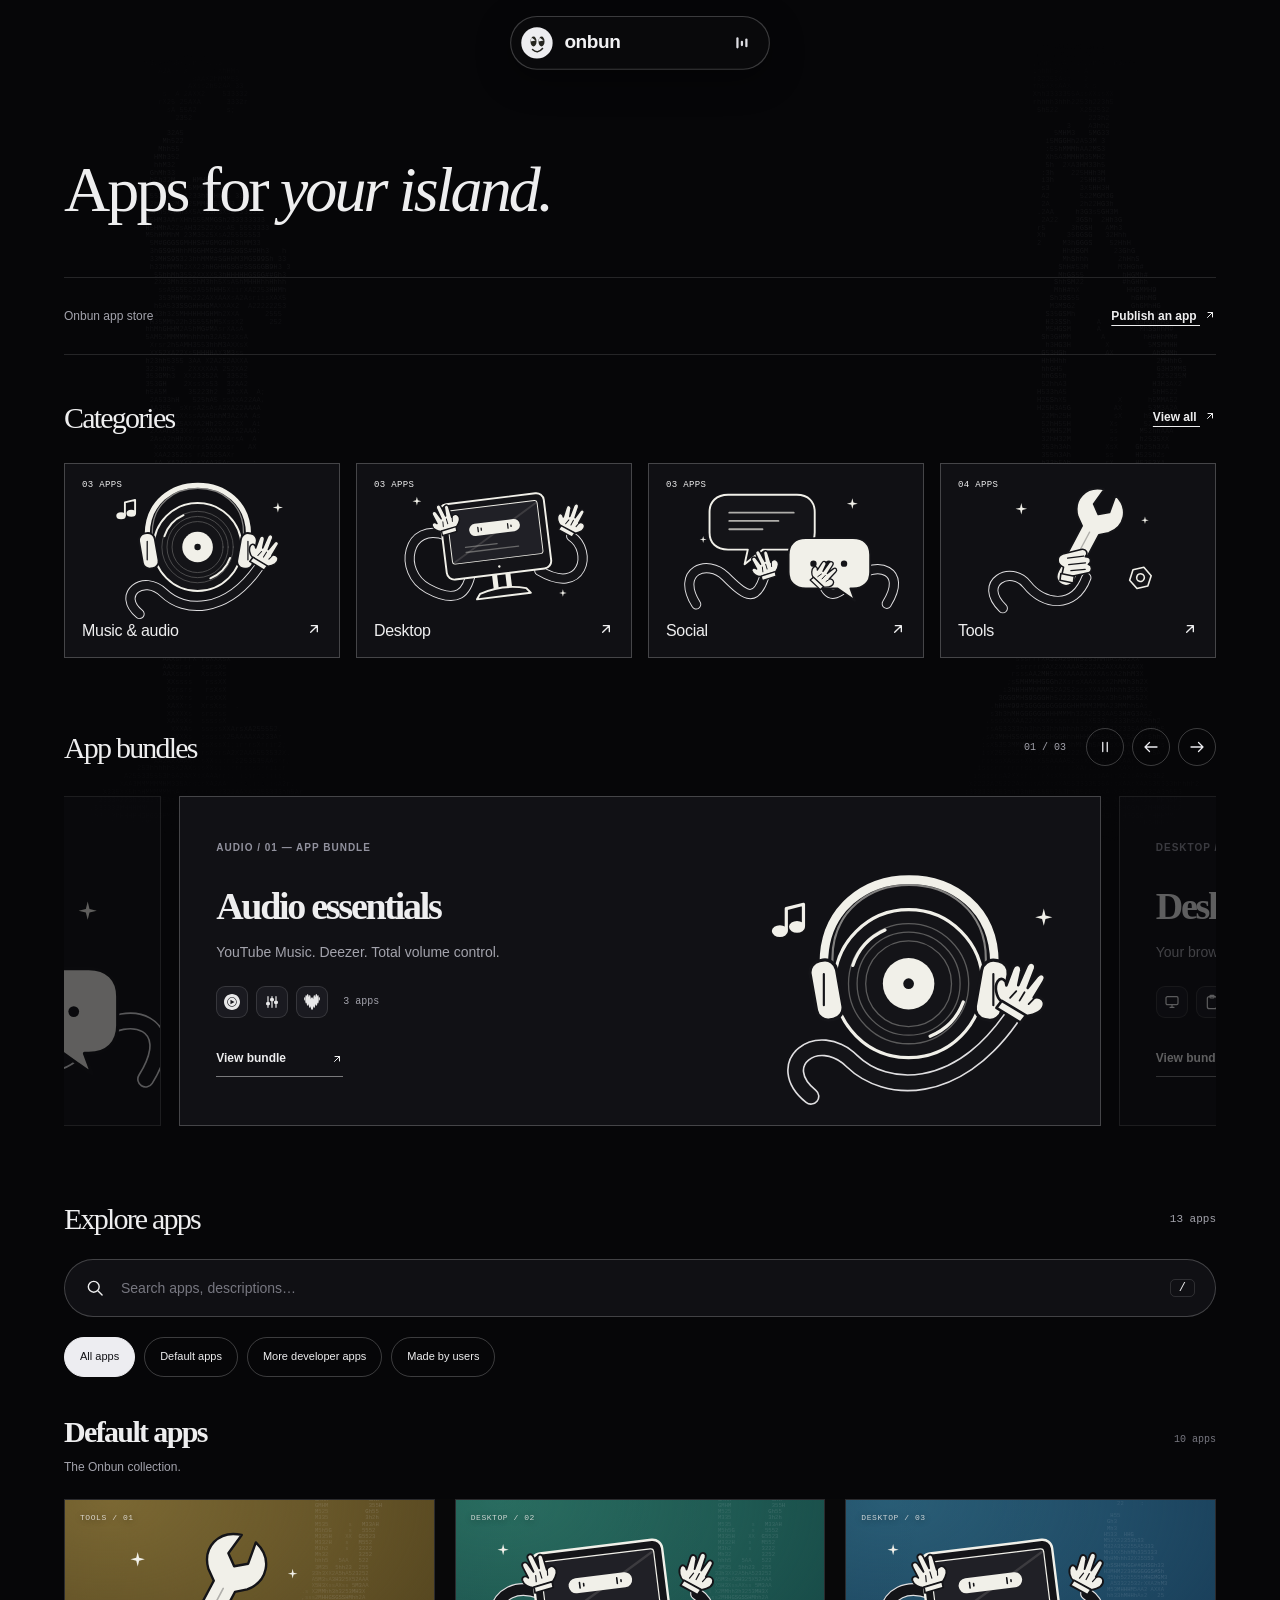
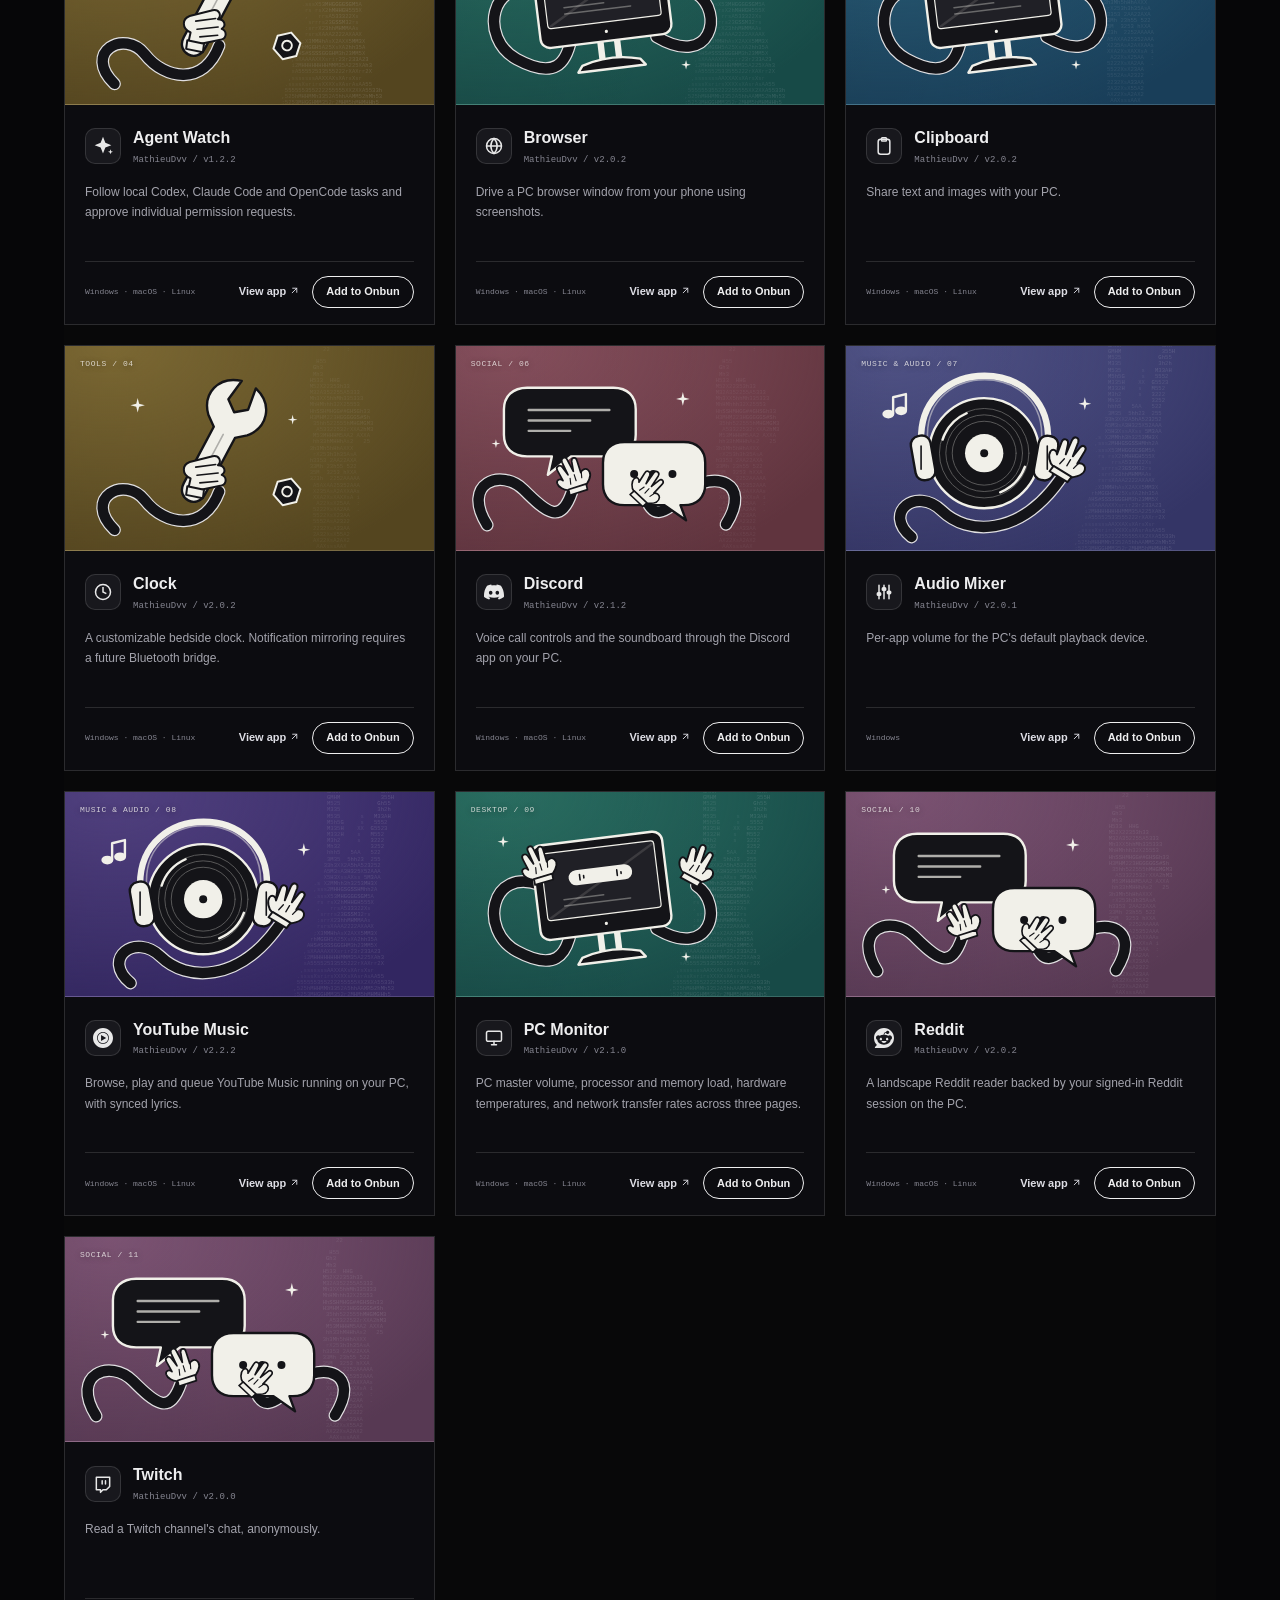
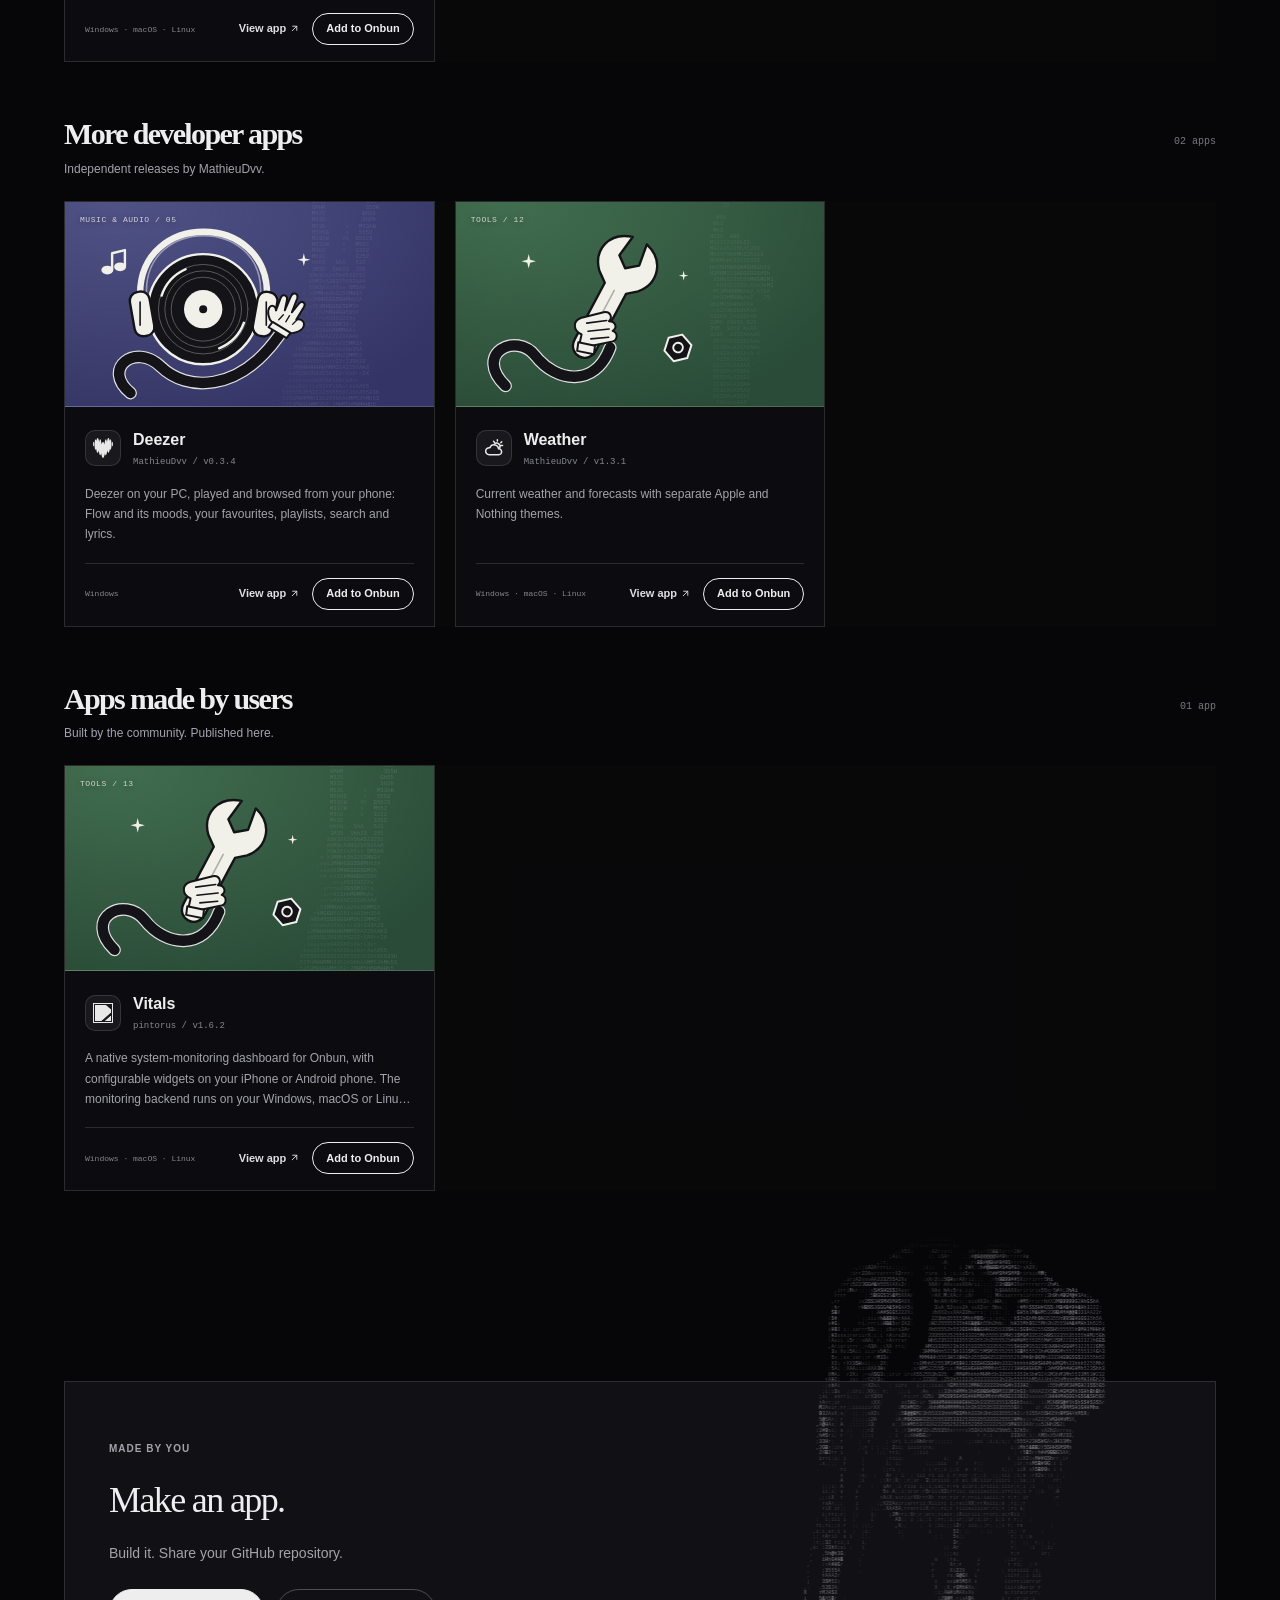
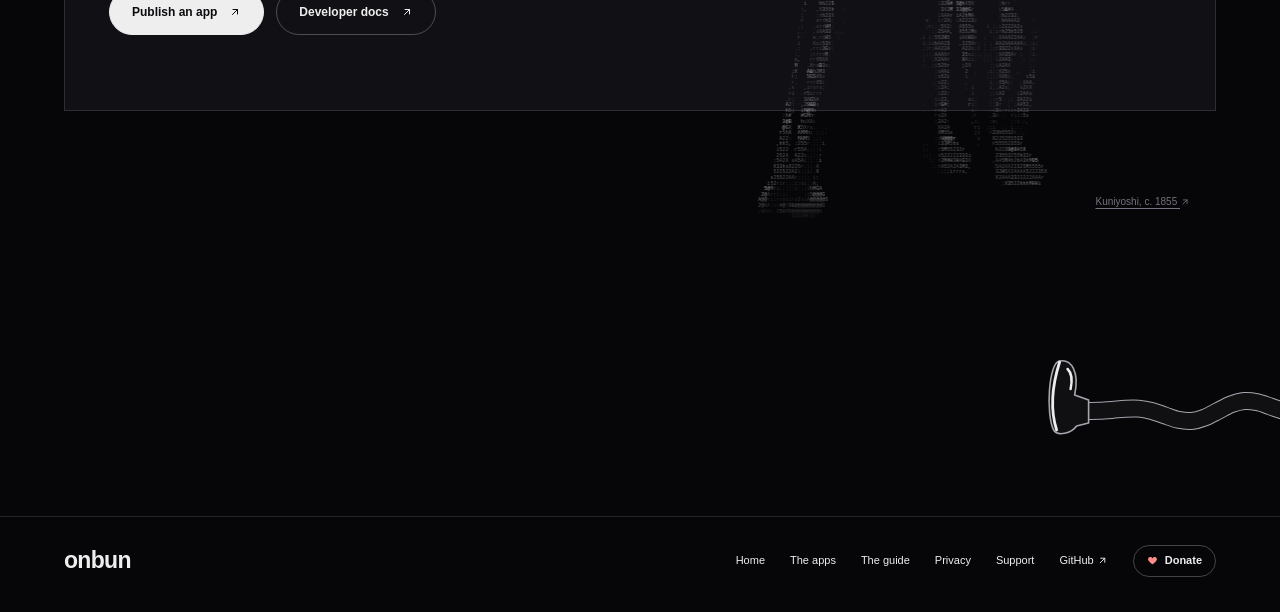
==== commit b3247fd5: "Update website" ====
--- a/docs/apps.html
+++ b/docs/apps.html
@@ -23,9 +23,9 @@
 <meta name="twitter:image:alt" content="Onbun island. Your desktop does the heavy lifting. Your phone calls the shots.">
 <meta name="theme-color" content="#060608">
 <link rel="icon" href="assets/favicon.svg" type="image/svg+xml">
-<link rel="stylesheet" href="assets/site.css?v=mwks2rrb">
-<link rel="stylesheet" href="assets/store.css?v=mwks2rrb">
-<link rel="stylesheet" href="assets/night.css?v=mwks2rrb">
+<link rel="stylesheet" href="assets/site.css?v=mwksa9l0">
+<link rel="stylesheet" href="assets/store.css?v=mwksa9l0">
+<link rel="stylesheet" href="assets/night.css?v=mwksa9l0">
 </head>
 <body data-page="apps">
 <a class="skip-link" href="#catalog">Skip to content</a>
@@ -68,10 +68,10 @@
 <dialog id="publish-dialog" class="store-dialog" aria-labelledby="publish-title"><button class="dialog-close" type="button" data-close aria-label="Close submission form"><svg class="icon" viewBox="0 0 24 24" aria-hidden="true"><path d="m6 6 12 12M18 6 6 18"/></svg></button><span class="label">Community submissions</span><h2 id="publish-title">Make room for your app.</h2><p>Have something to share? Send a GitHub link for the community catalog.</p><form id="publish-form"><label for="publish-name">App name</label><input id="publish-name" required maxlength="40" placeholder="Your app’s name"><label for="publish-repo">GitHub repository</label><input id="publish-repo" type="url" required maxlength="200" placeholder="https://github.com/you/your-app" aria-describedby="repo-help"><small id="repo-help">A public repository with your app, a README, and a release with its <a href="/docs#publish">.wmapp file</a>.</small><label for="publish-description">What does it do?</label><textarea id="publish-description" required maxlength="240" rows="3" placeholder="A little about your app…"></textarea><p class="submission-note">This opens a submission on GitHub. You’ll sign in and submit it there; it won’t appear in the store automatically.</p><button class="btn primary" type="submit">Continue on GitHub <i class="ic ic-out" aria-hidden="true"></i></button><p id="publish-status" role="status"></p></form></dialog>
 
 
-<script src="assets/hose.js?v=mwks2rrb"></script>
-<script src="assets/yokai-background.js?v=mwks2rrb"></script>
-<script src="assets/island.js?v=mwks2rrb"></script>
-<script src="assets/celebrate.js?v=mwks2rrb"></script>
-<script src="assets/store.js?v=mwks2rrb"></script>
+<script src="assets/hose.js?v=mwksa9l0"></script>
+<script src="assets/yokai-background.js?v=mwksa9l0"></script>
+<script src="assets/island.js?v=mwksa9l0"></script>
+<script src="assets/celebrate.js?v=mwksa9l0"></script>
+<script src="assets/store.js?v=mwksa9l0"></script>
 </body>
 </html>
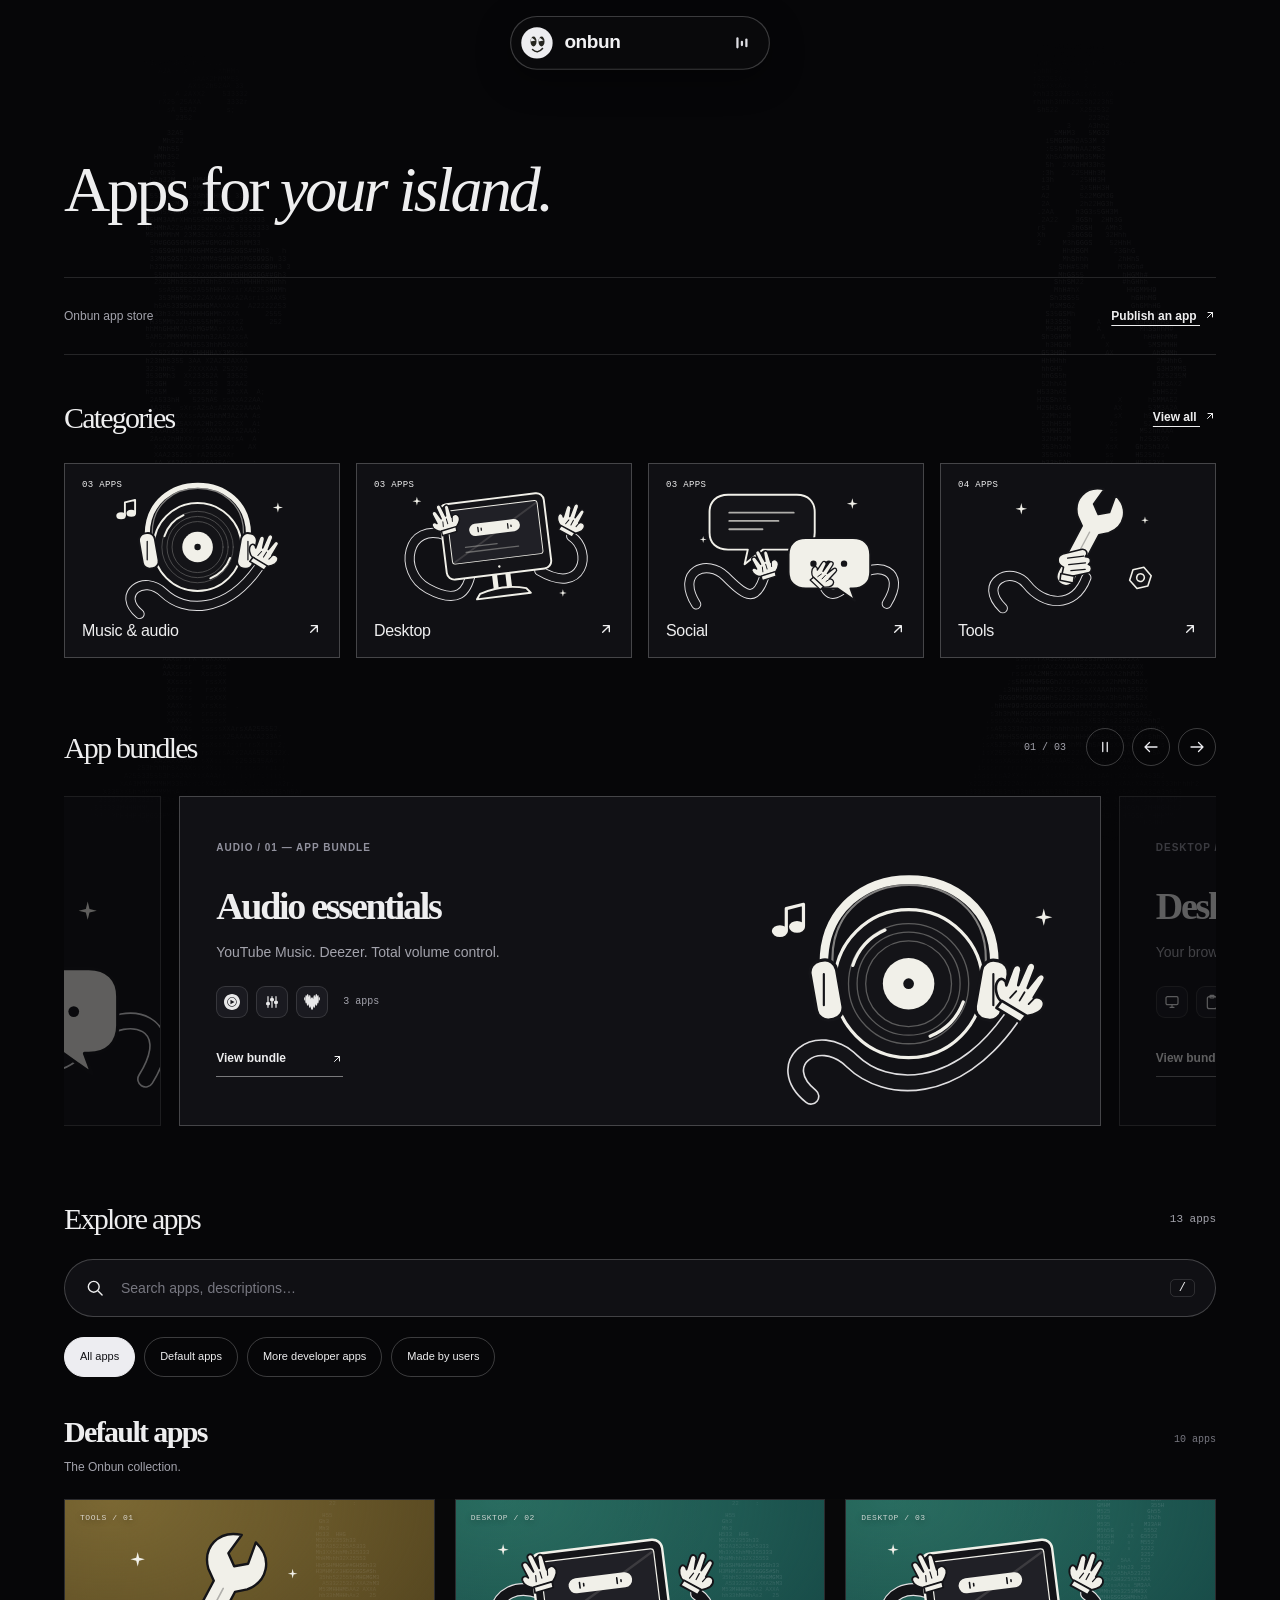
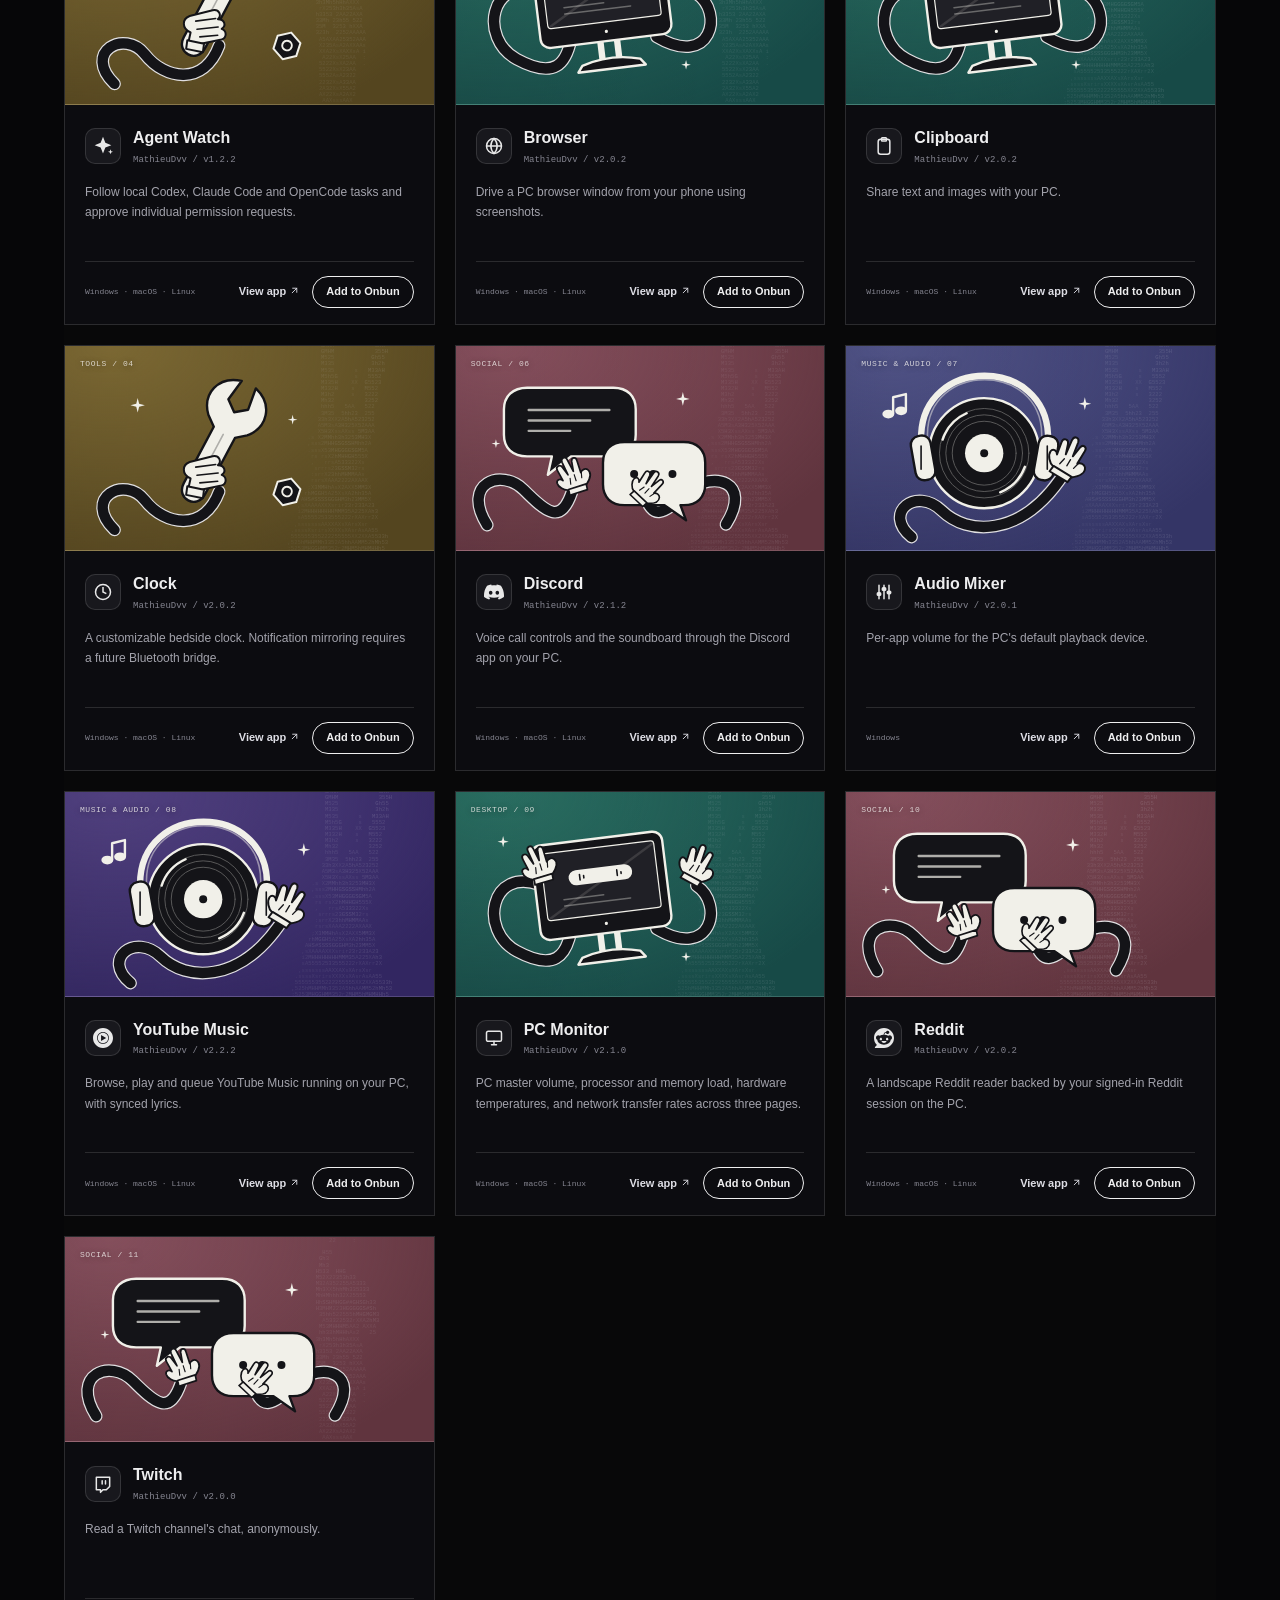
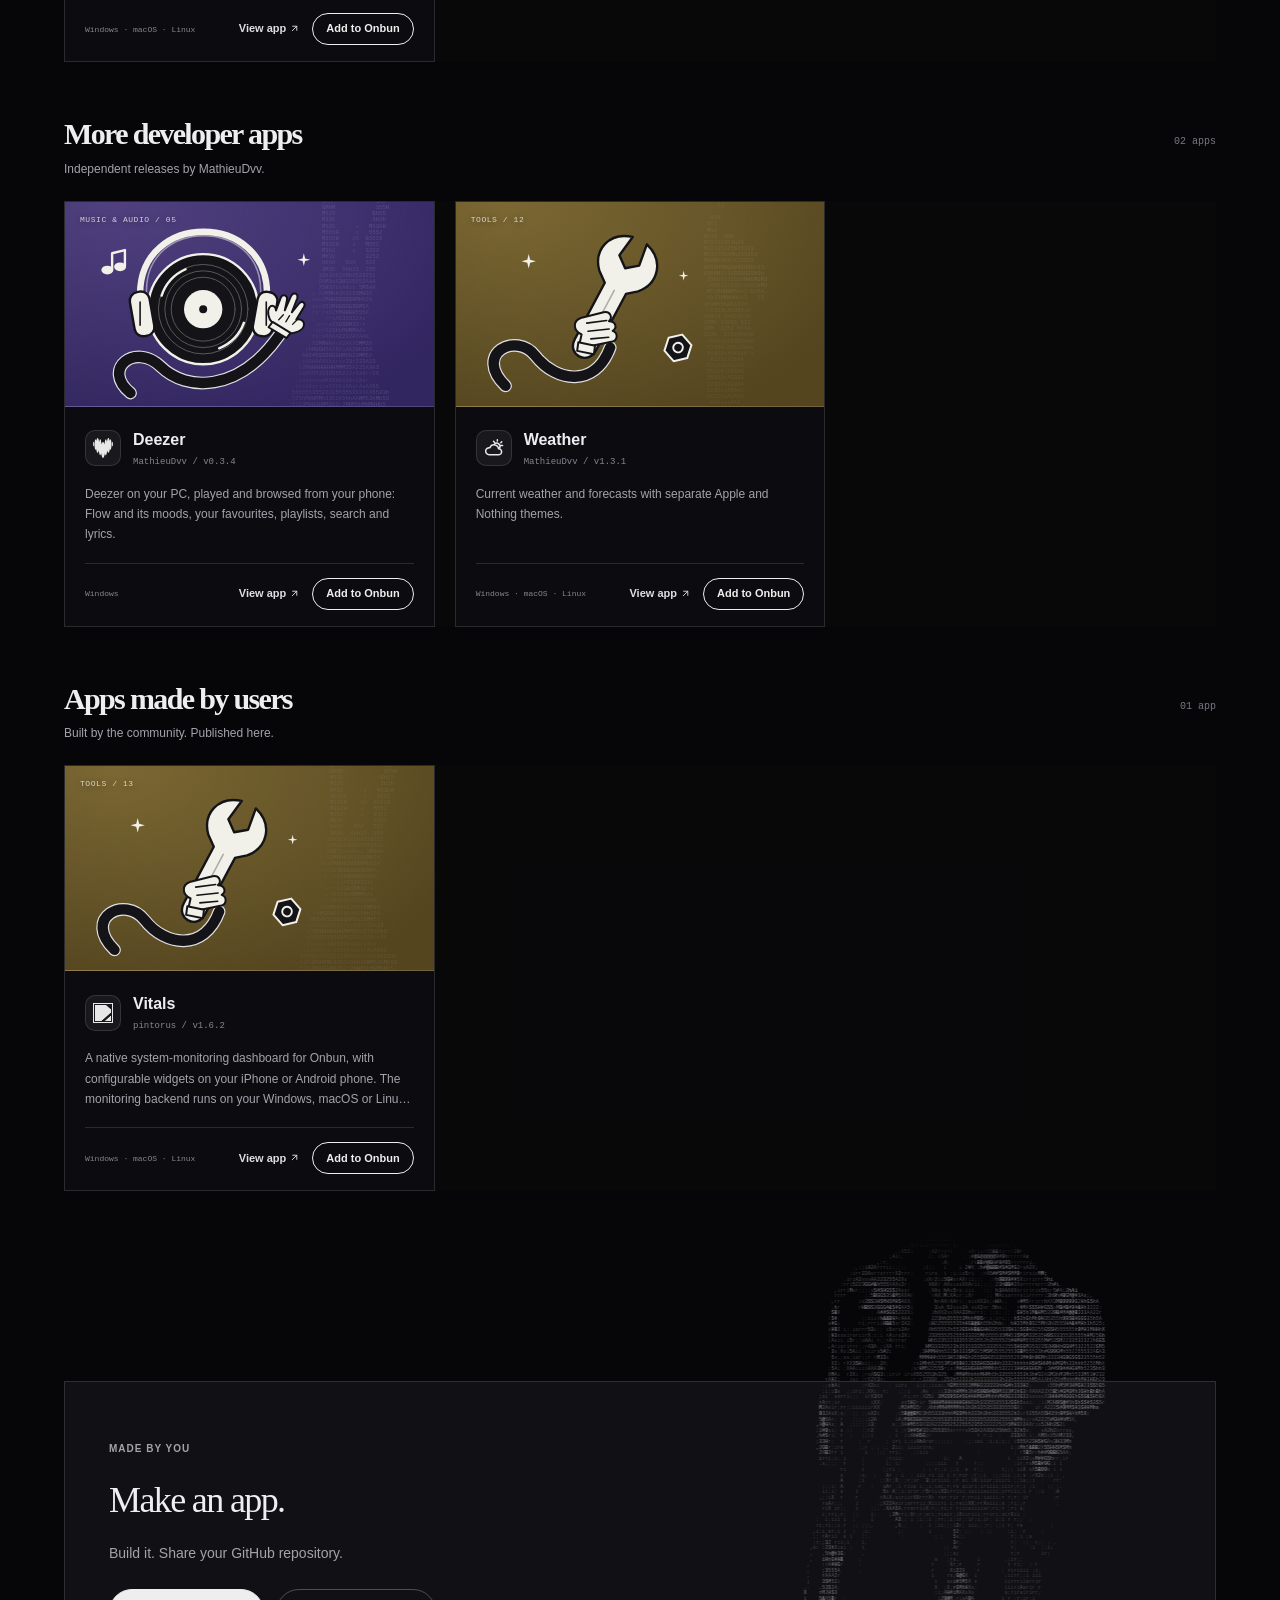
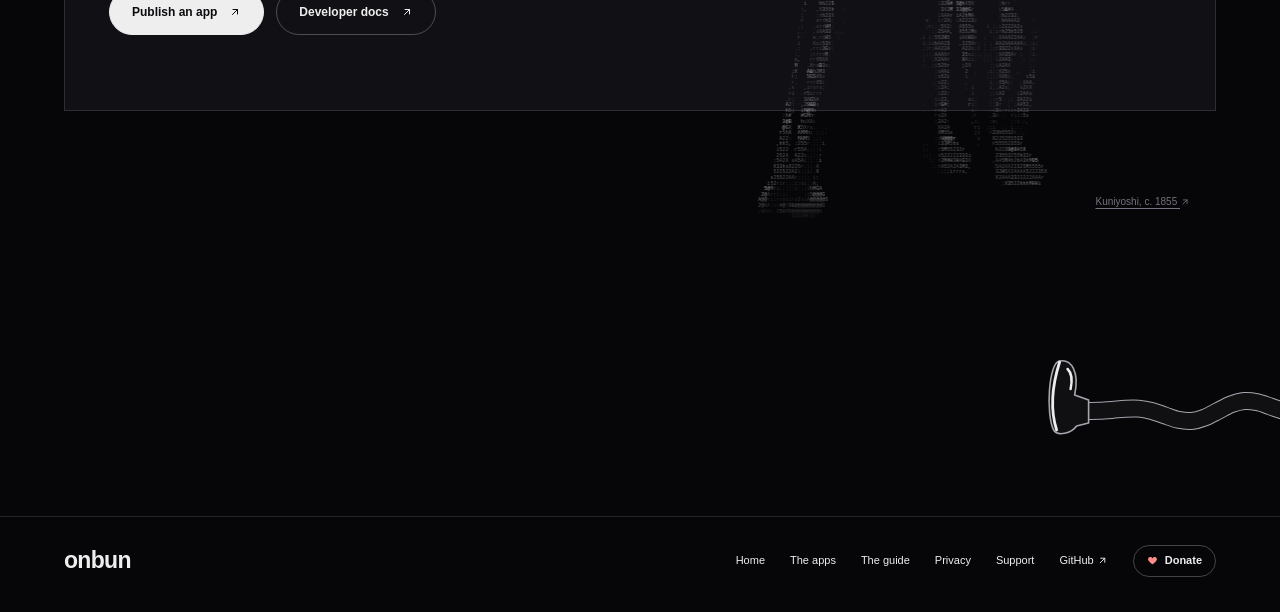
==== commit 8816d5c6: "Update website" ====
--- a/docs/apps.html
+++ b/docs/apps.html
@@ -23,9 +23,9 @@
 <meta name="twitter:image:alt" content="Onbun island. Your desktop does the heavy lifting. Your phone calls the shots.">
 <meta name="theme-color" content="#060608">
 <link rel="icon" href="assets/favicon.svg" type="image/svg+xml">
-<link rel="stylesheet" href="assets/site.css?v=mwksa9l0">
-<link rel="stylesheet" href="assets/store.css?v=mwksa9l0">
-<link rel="stylesheet" href="assets/night.css?v=mwksa9l0">
+<link rel="stylesheet" href="assets/site.css?v=mwkskxxe">
+<link rel="stylesheet" href="assets/store.css?v=mwkskxxe">
+<link rel="stylesheet" href="assets/night.css?v=mwkskxxe">
 </head>
 <body data-page="apps">
 <a class="skip-link" href="#catalog">Skip to content</a>
@@ -68,10 +68,10 @@
 <dialog id="publish-dialog" class="store-dialog" aria-labelledby="publish-title"><button class="dialog-close" type="button" data-close aria-label="Close submission form"><svg class="icon" viewBox="0 0 24 24" aria-hidden="true"><path d="m6 6 12 12M18 6 6 18"/></svg></button><span class="label">Community submissions</span><h2 id="publish-title">Make room for your app.</h2><p>Have something to share? Send a GitHub link for the community catalog.</p><form id="publish-form"><label for="publish-name">App name</label><input id="publish-name" required maxlength="40" placeholder="Your app’s name"><label for="publish-repo">GitHub repository</label><input id="publish-repo" type="url" required maxlength="200" placeholder="https://github.com/you/your-app" aria-describedby="repo-help"><small id="repo-help">A public repository with your app, a README, and a release with its <a href="/docs#publish">.wmapp file</a>.</small><label for="publish-description">What does it do?</label><textarea id="publish-description" required maxlength="240" rows="3" placeholder="A little about your app…"></textarea><p class="submission-note">This opens a submission on GitHub. You’ll sign in and submit it there; it won’t appear in the store automatically.</p><button class="btn primary" type="submit">Continue on GitHub <i class="ic ic-out" aria-hidden="true"></i></button><p id="publish-status" role="status"></p></form></dialog>
 
 
-<script src="assets/hose.js?v=mwksa9l0"></script>
-<script src="assets/yokai-background.js?v=mwksa9l0"></script>
-<script src="assets/island.js?v=mwksa9l0"></script>
-<script src="assets/celebrate.js?v=mwksa9l0"></script>
-<script src="assets/store.js?v=mwksa9l0"></script>
+<script src="assets/hose.js?v=mwkskxxe"></script>
+<script src="assets/yokai-background.js?v=mwkskxxe"></script>
+<script src="assets/island.js?v=mwkskxxe"></script>
+<script src="assets/celebrate.js?v=mwkskxxe"></script>
+<script src="assets/store.js?v=mwkskxxe"></script>
 </body>
 </html>
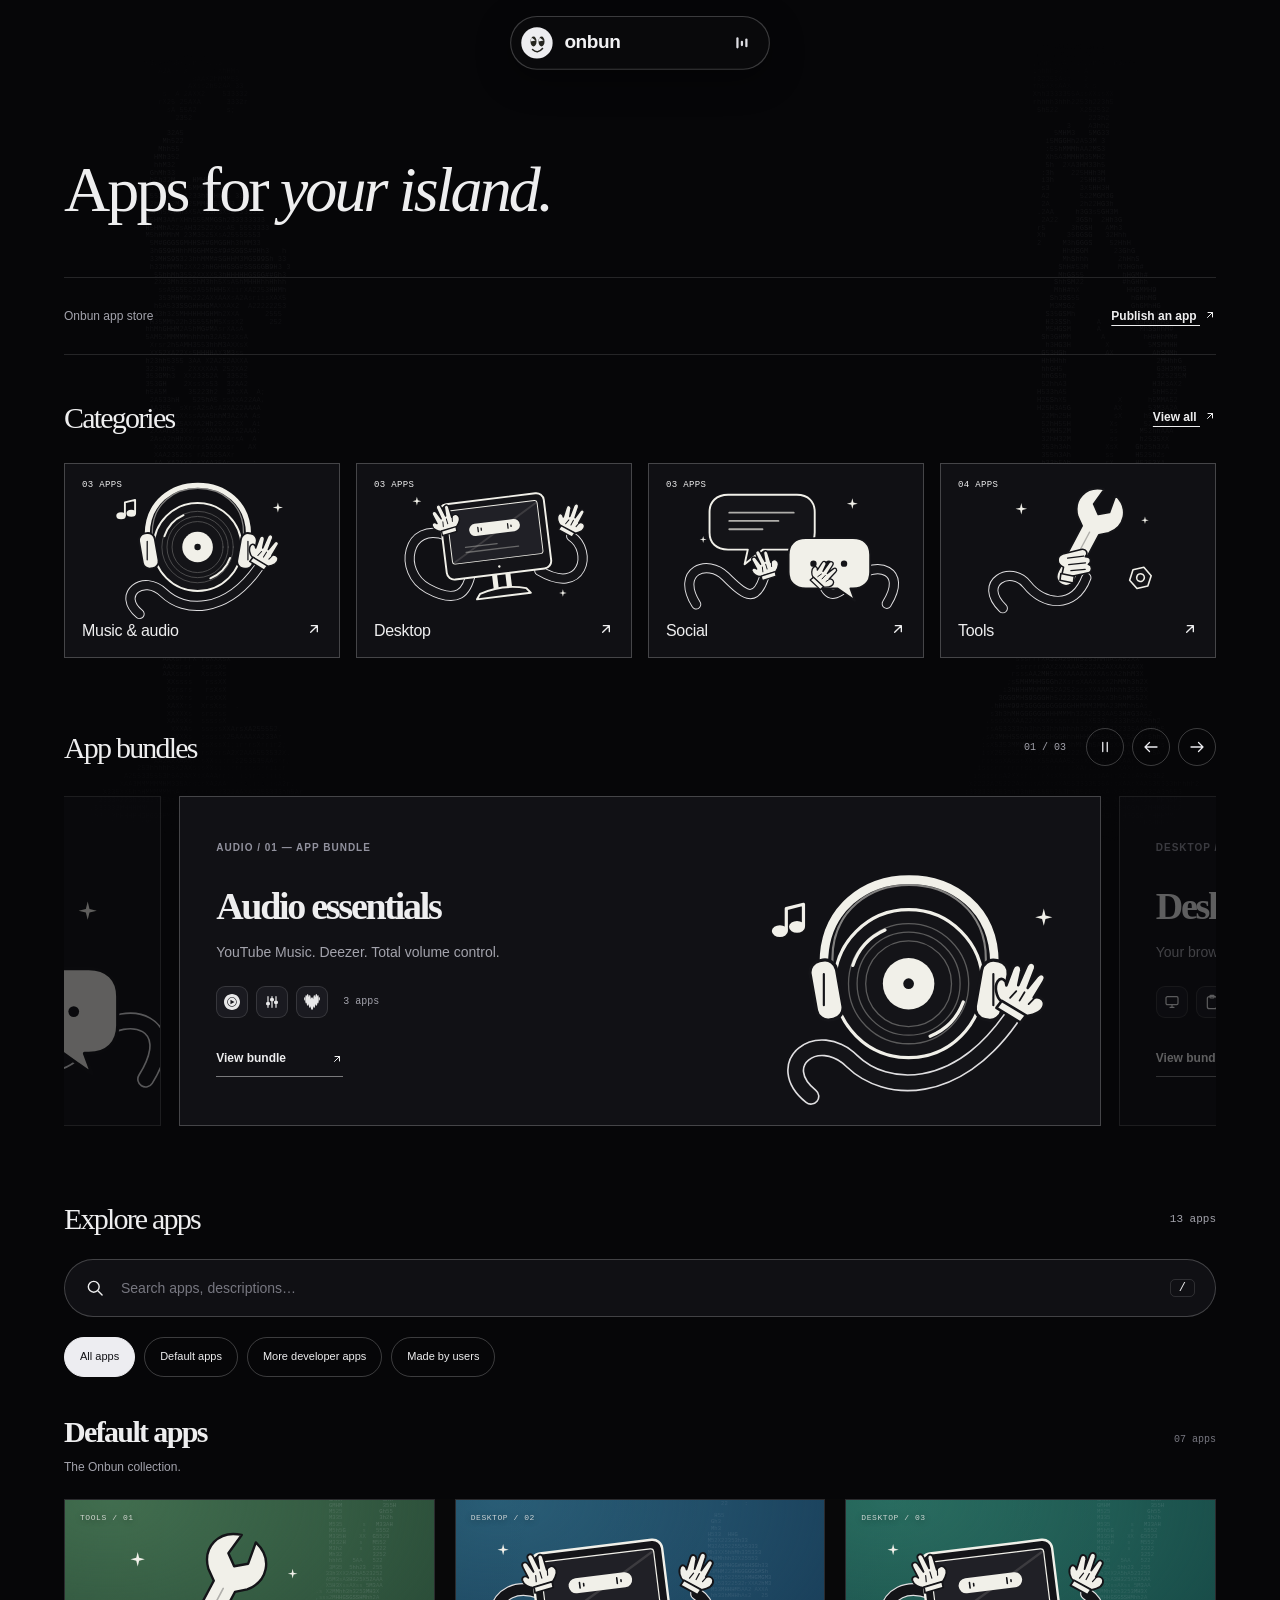
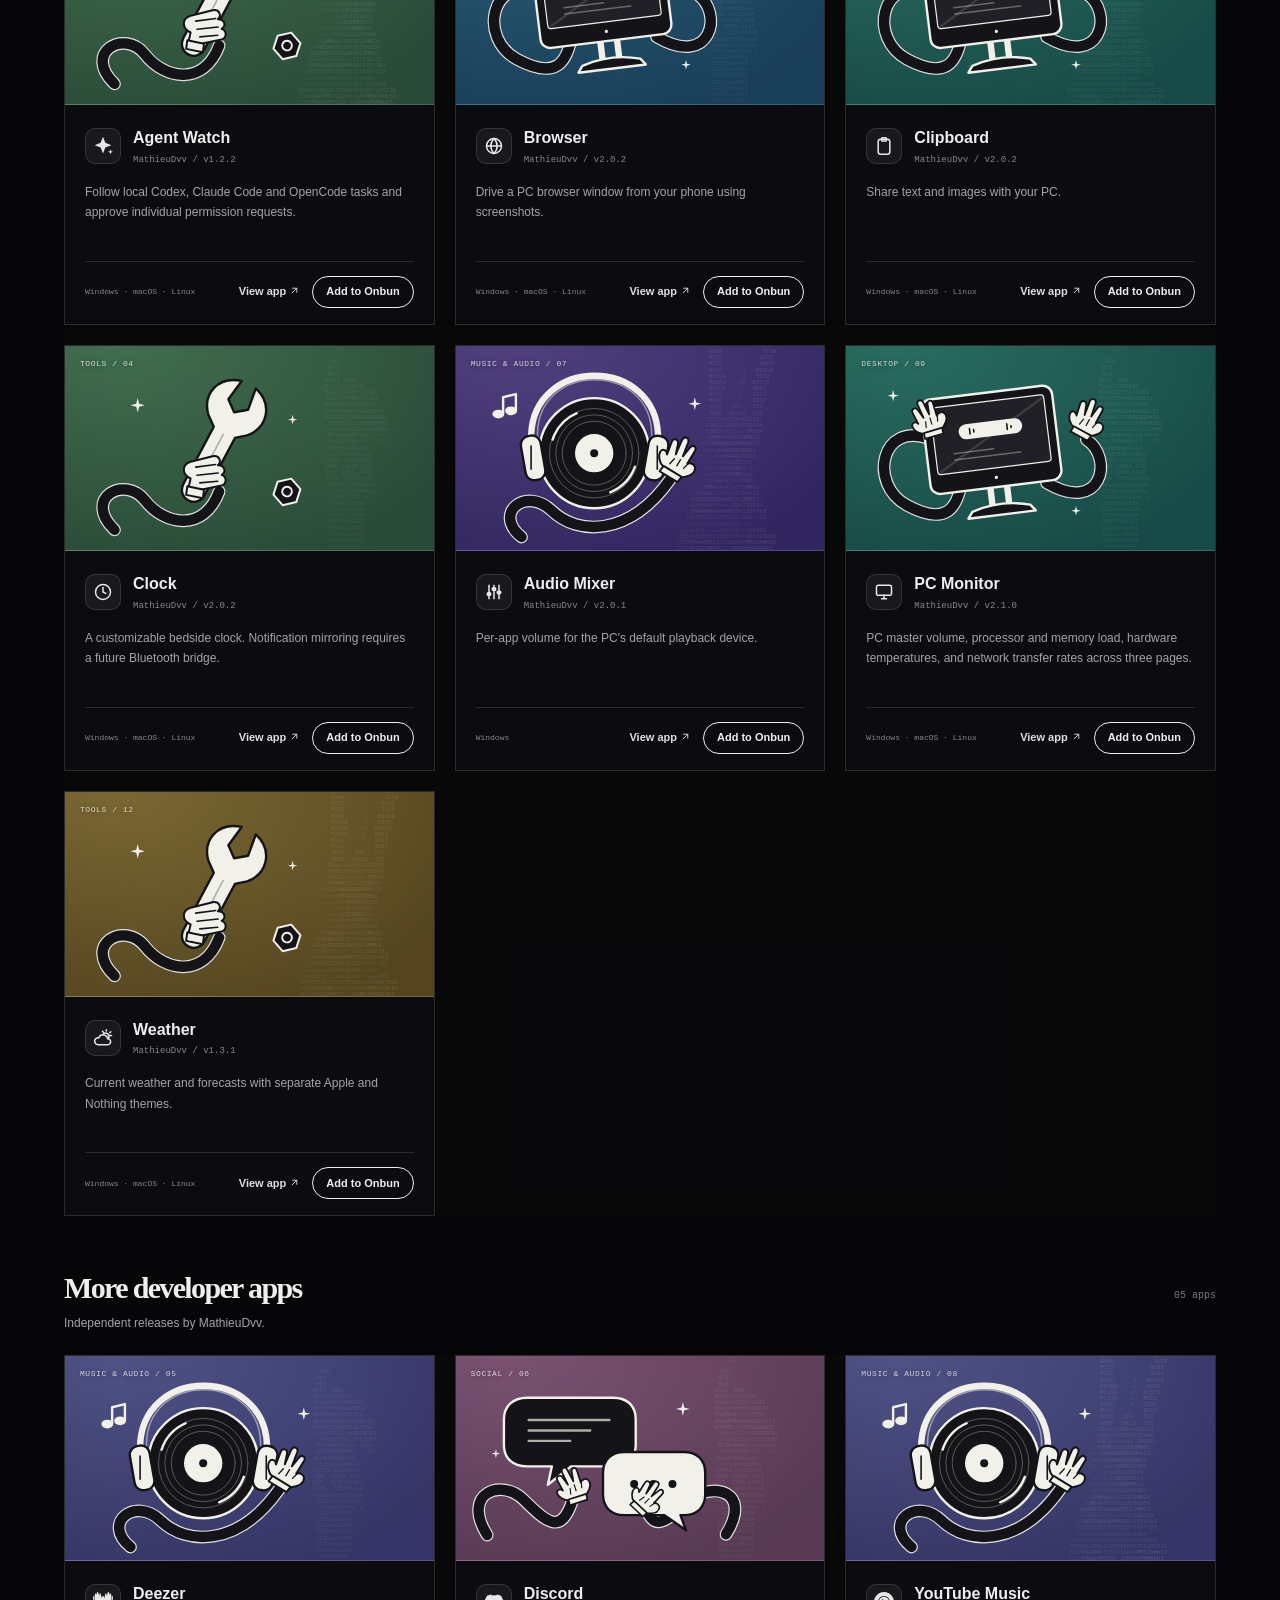
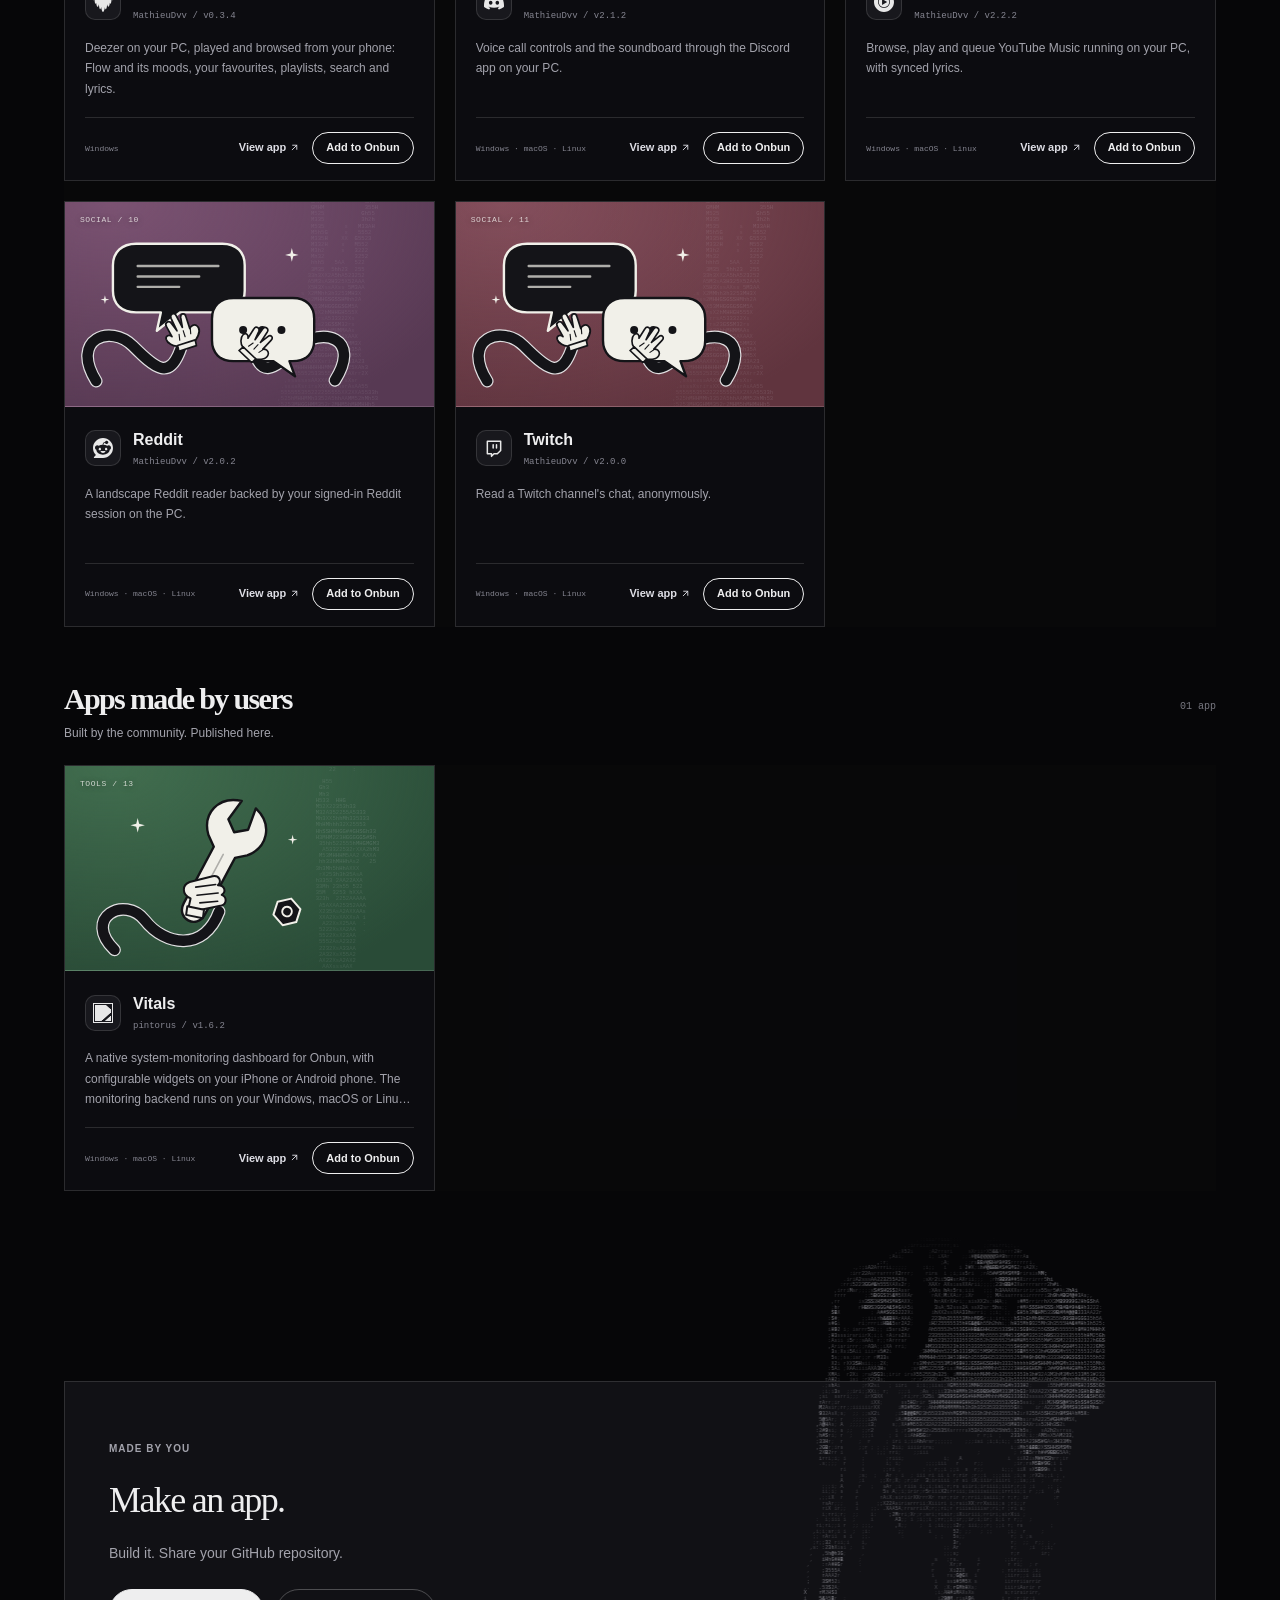
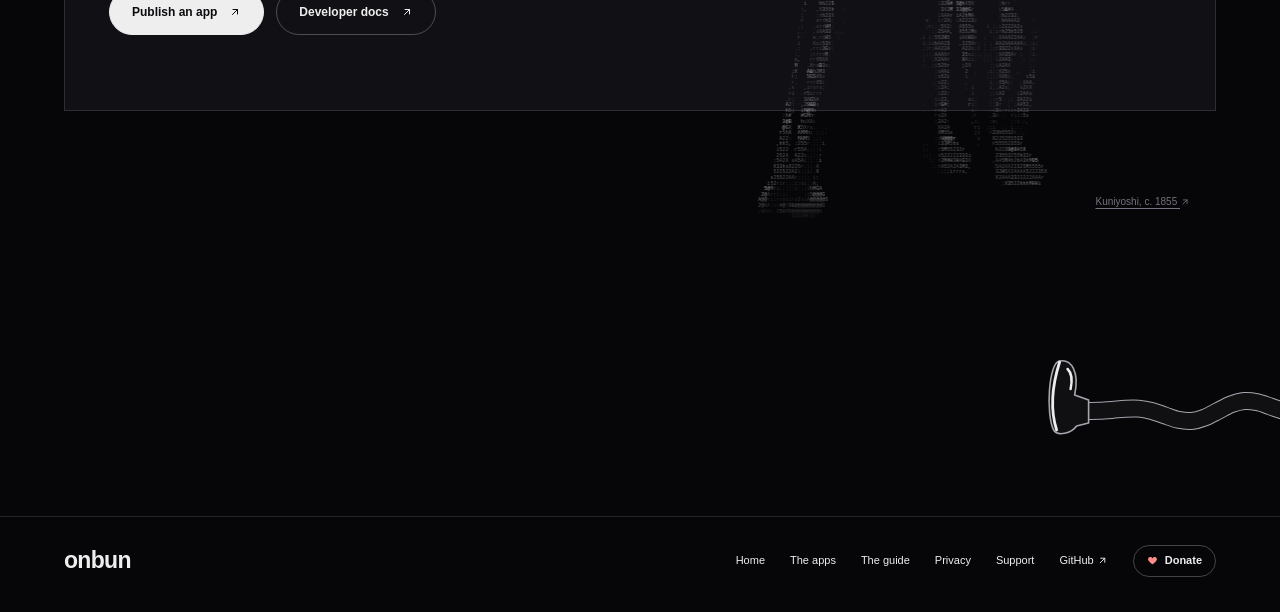
==== commit 69e52371: "Update website" ====
--- a/docs/apps.html
+++ b/docs/apps.html
@@ -23,9 +23,9 @@
 <meta name="twitter:image:alt" content="Onbun island. Your desktop does the heavy lifting. Your phone calls the shots.">
 <meta name="theme-color" content="#060608">
 <link rel="icon" href="assets/favicon.svg" type="image/svg+xml">
-<link rel="stylesheet" href="assets/site.css?v=mwkskxxe">
-<link rel="stylesheet" href="assets/store.css?v=mwkskxxe">
-<link rel="stylesheet" href="assets/night.css?v=mwkskxxe">
+<link rel="stylesheet" href="assets/site.css?v=mwksz3j3">
+<link rel="stylesheet" href="assets/store.css?v=mwksz3j3">
+<link rel="stylesheet" href="assets/night.css?v=mwksz3j3">
 </head>
 <body data-page="apps">
 <a class="skip-link" href="#catalog">Skip to content</a>
@@ -68,10 +68,10 @@
 <dialog id="publish-dialog" class="store-dialog" aria-labelledby="publish-title"><button class="dialog-close" type="button" data-close aria-label="Close submission form"><svg class="icon" viewBox="0 0 24 24" aria-hidden="true"><path d="m6 6 12 12M18 6 6 18"/></svg></button><span class="label">Community submissions</span><h2 id="publish-title">Make room for your app.</h2><p>Have something to share? Send a GitHub link for the community catalog.</p><form id="publish-form"><label for="publish-name">App name</label><input id="publish-name" required maxlength="40" placeholder="Your app’s name"><label for="publish-repo">GitHub repository</label><input id="publish-repo" type="url" required maxlength="200" placeholder="https://github.com/you/your-app" aria-describedby="repo-help"><small id="repo-help">A public repository with your app, a README, and a release with its <a href="/docs#publish">.wmapp file</a>.</small><label for="publish-description">What does it do?</label><textarea id="publish-description" required maxlength="240" rows="3" placeholder="A little about your app…"></textarea><p class="submission-note">This opens a submission on GitHub. You’ll sign in and submit it there; it won’t appear in the store automatically.</p><button class="btn primary" type="submit">Continue on GitHub <i class="ic ic-out" aria-hidden="true"></i></button><p id="publish-status" role="status"></p></form></dialog>
 
 
-<script src="assets/hose.js?v=mwkskxxe"></script>
-<script src="assets/yokai-background.js?v=mwkskxxe"></script>
-<script src="assets/island.js?v=mwkskxxe"></script>
-<script src="assets/celebrate.js?v=mwkskxxe"></script>
-<script src="assets/store.js?v=mwkskxxe"></script>
+<script src="assets/hose.js?v=mwksz3j3"></script>
+<script src="assets/yokai-background.js?v=mwksz3j3"></script>
+<script src="assets/island.js?v=mwksz3j3"></script>
+<script src="assets/celebrate.js?v=mwksz3j3"></script>
+<script src="assets/store.js?v=mwksz3j3"></script>
 </body>
 </html>
